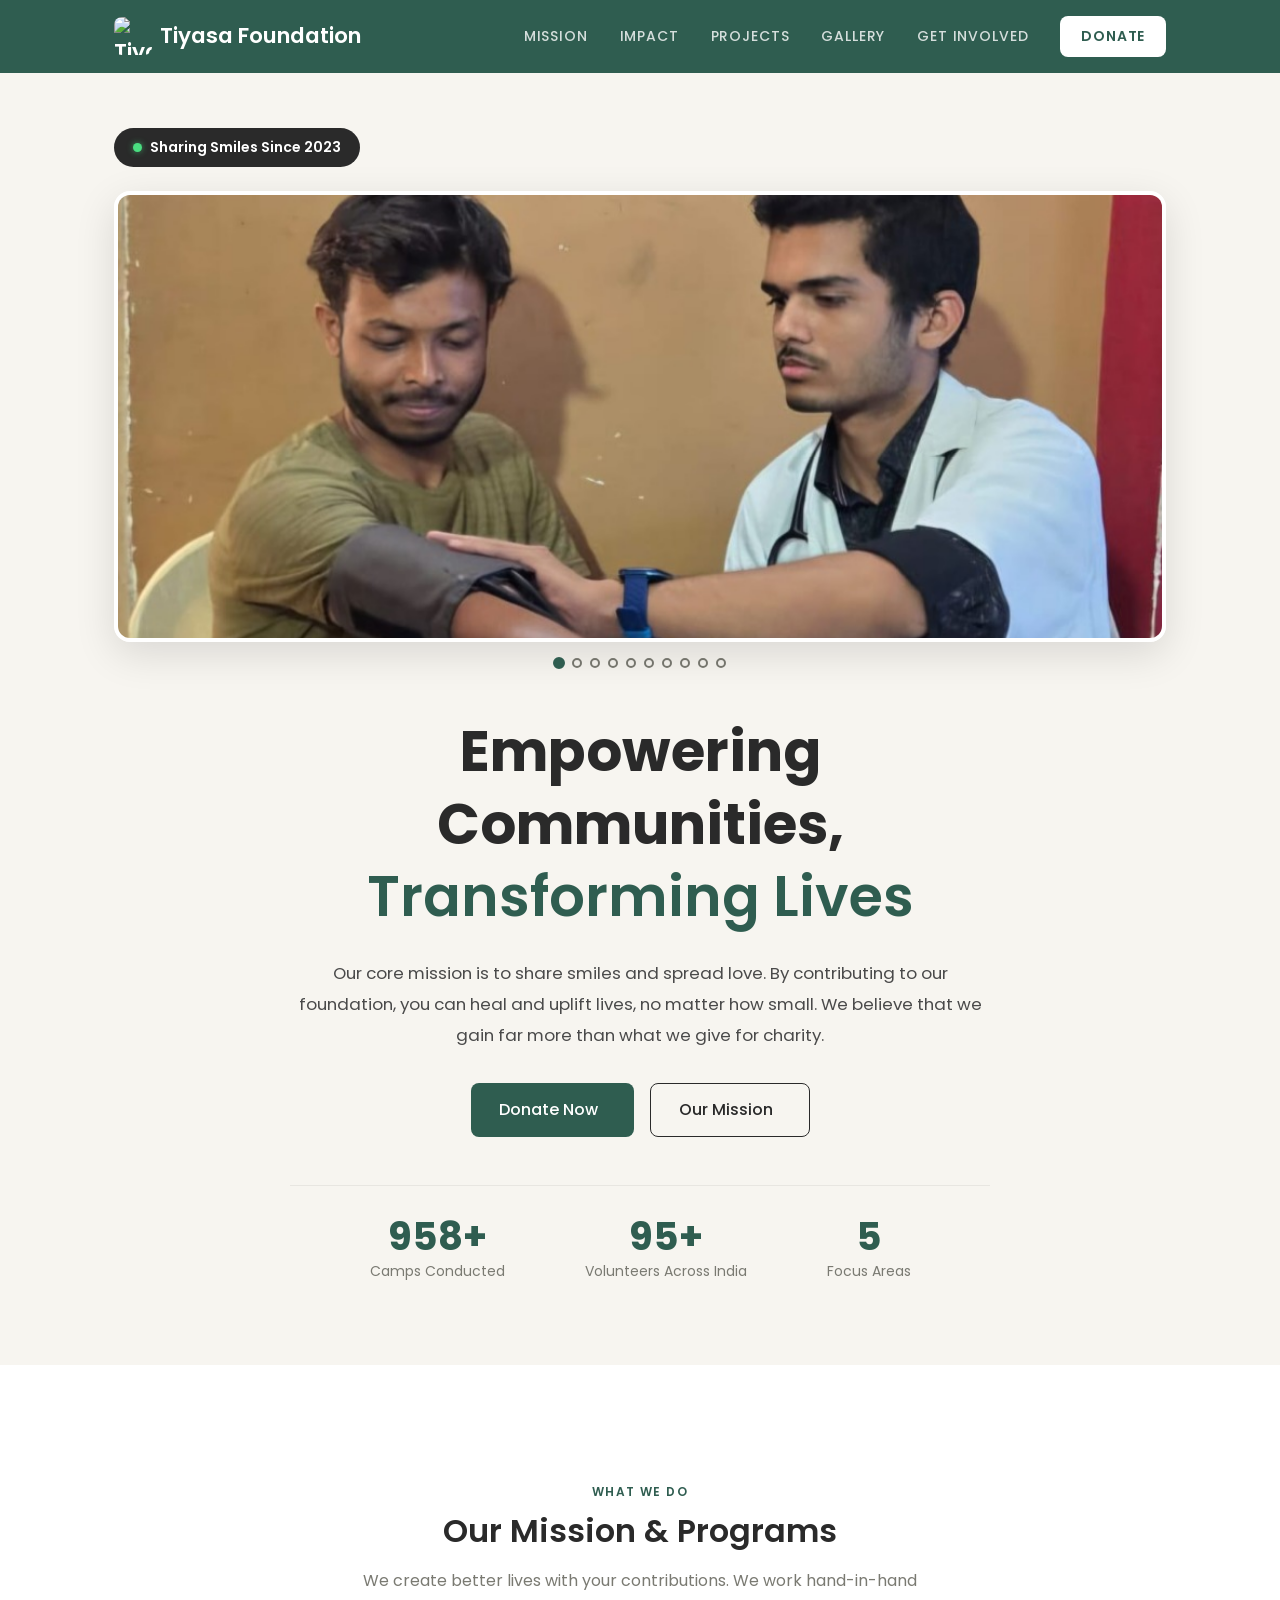
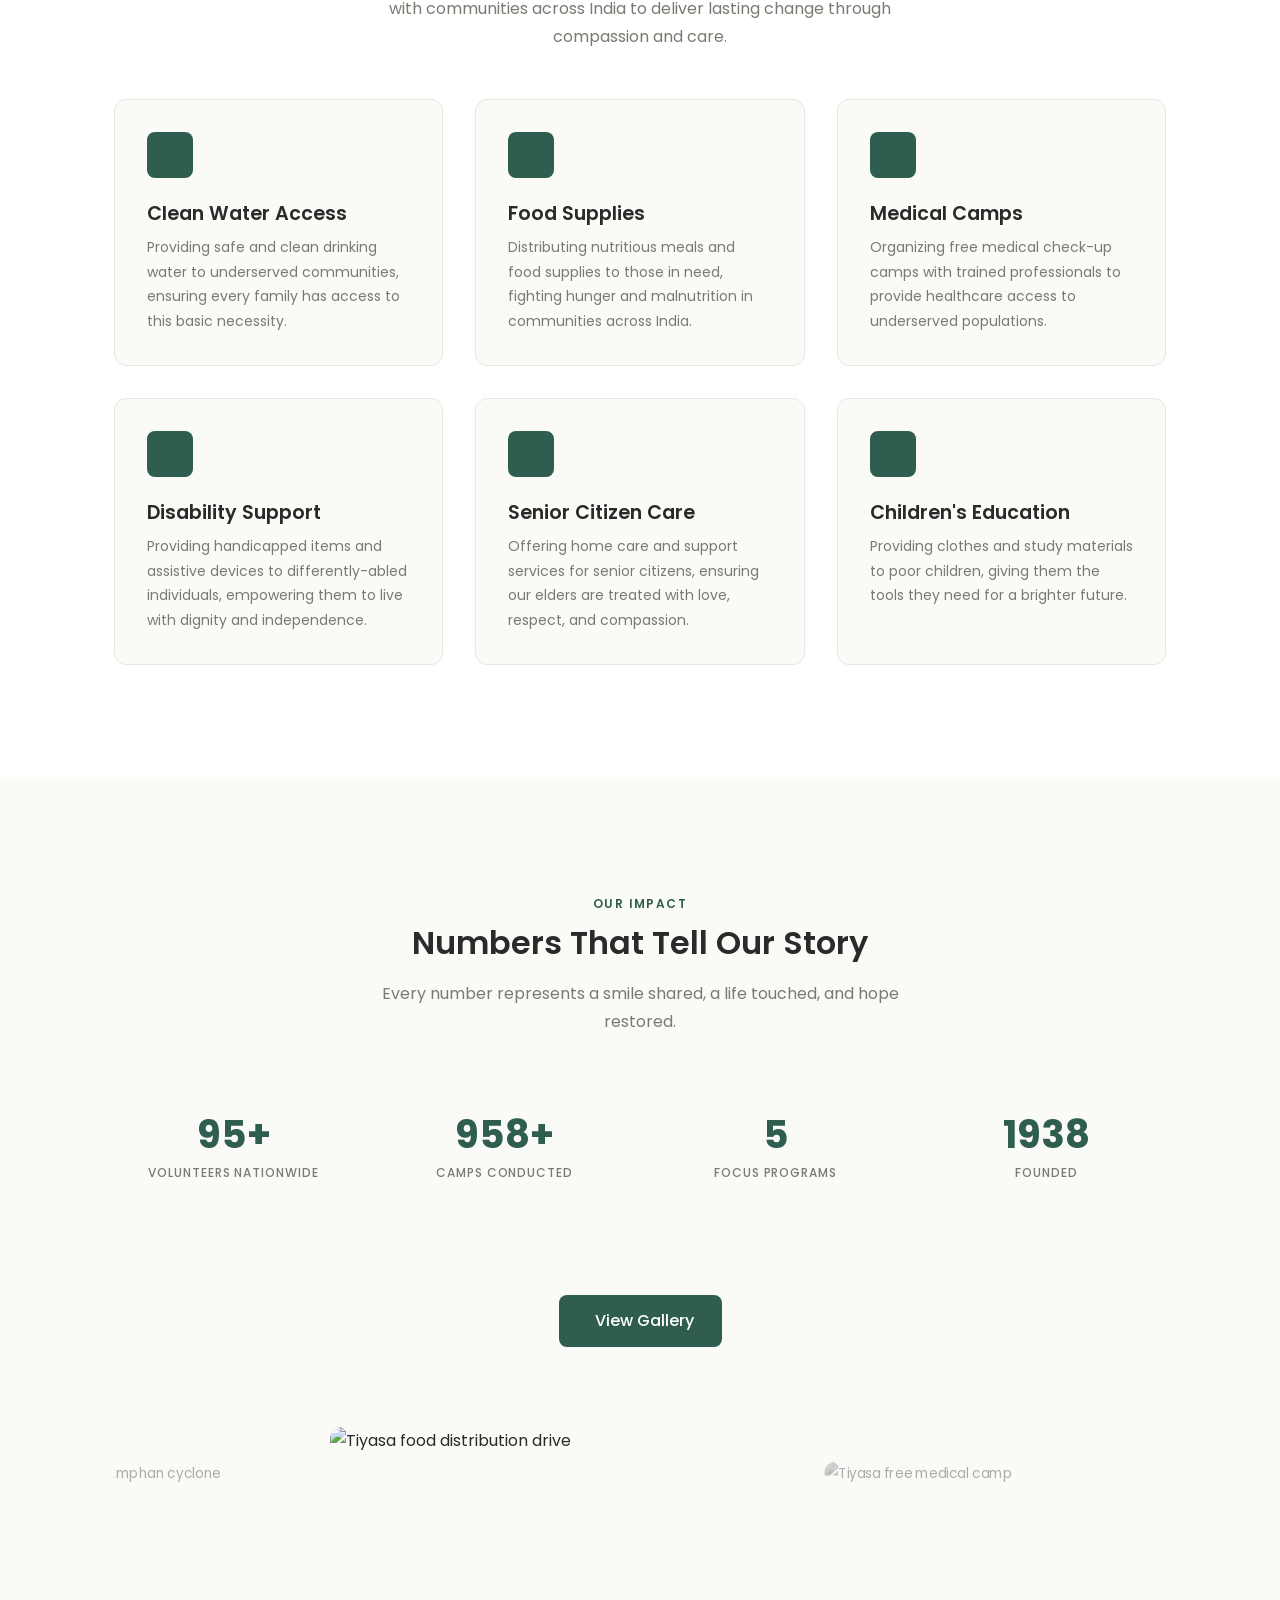
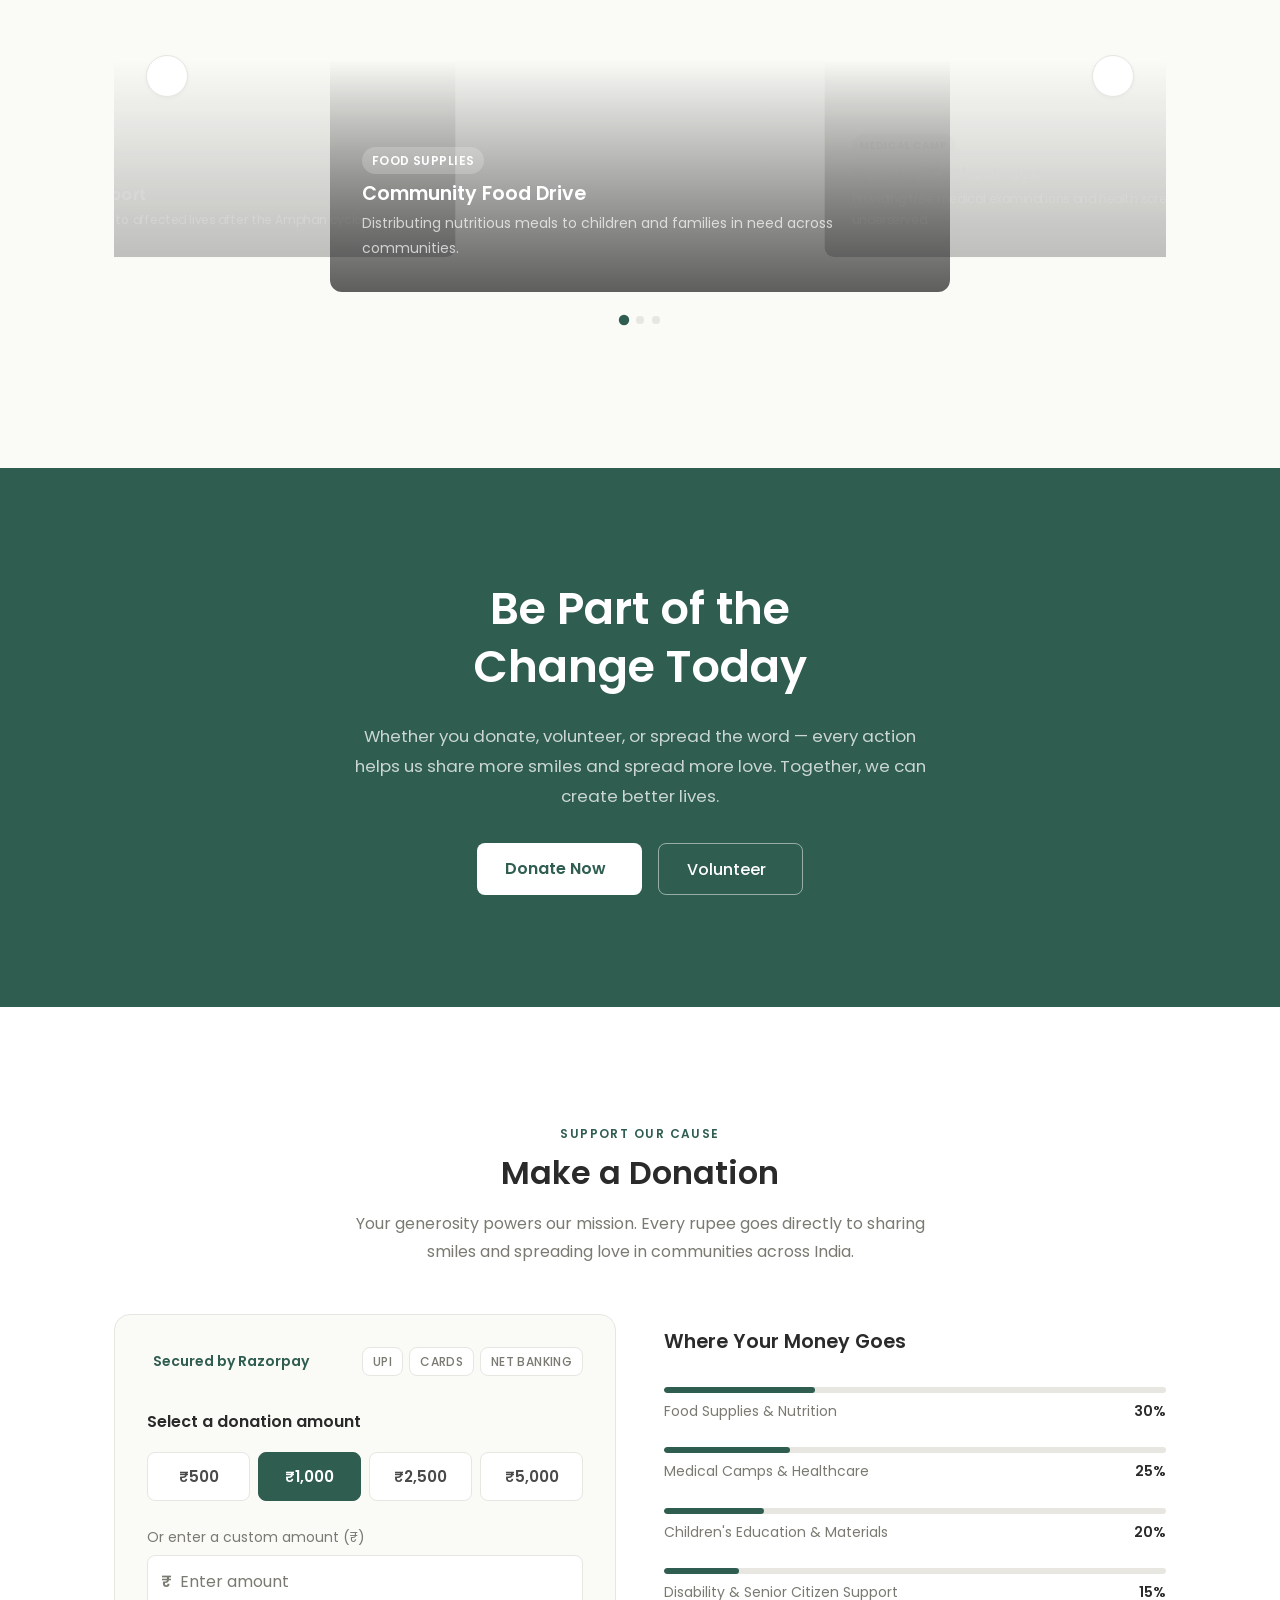
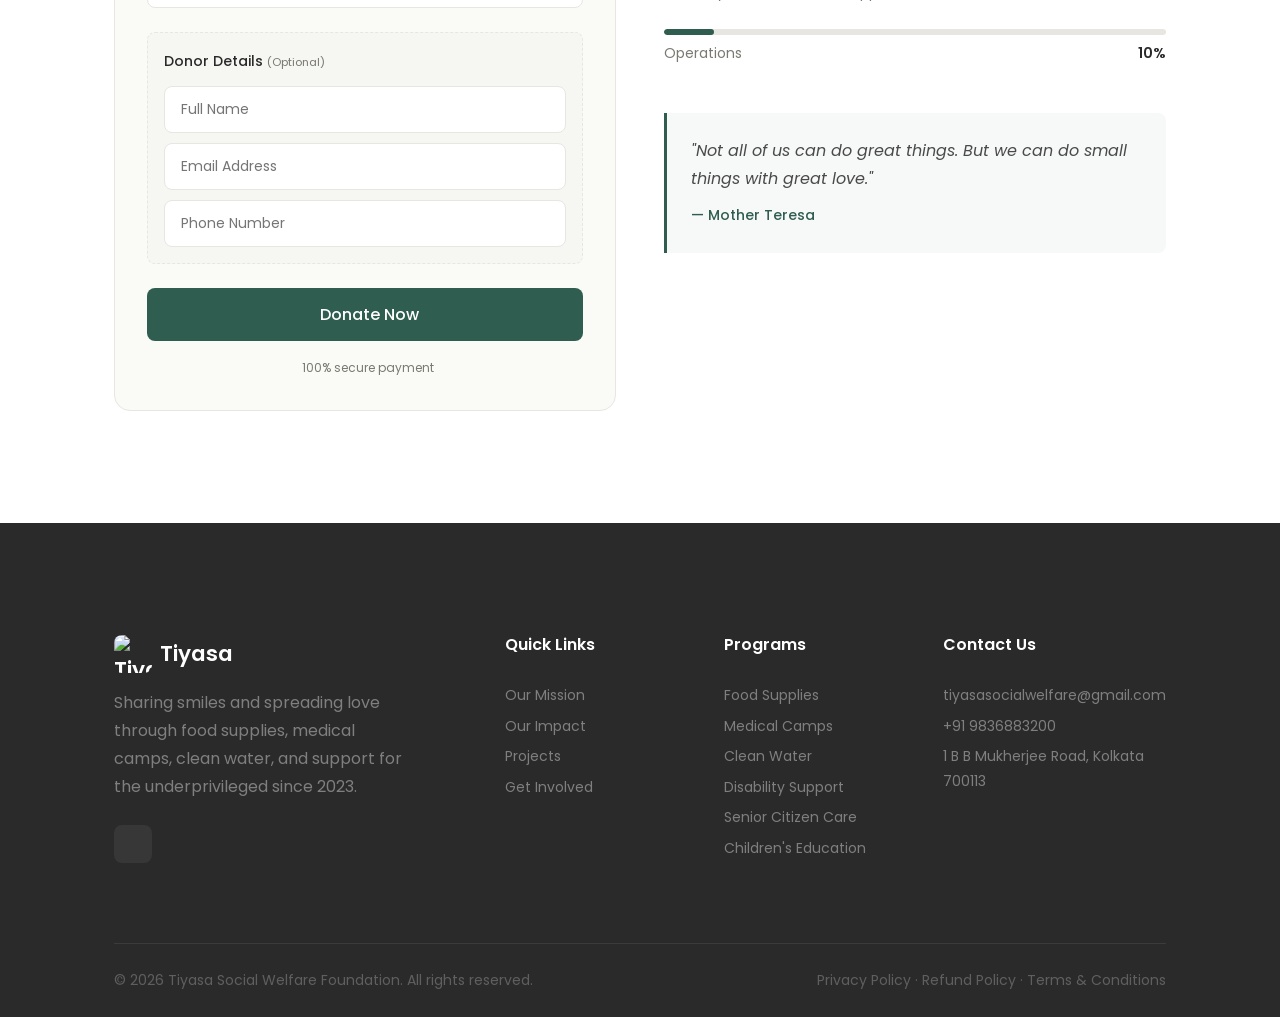
==== index.html @ 15c66150 "Rebuild complete gallery based on new folder structure, update hero with (0) images" ====
<!DOCTYPE html>
<html lang="en">

<head>
    <meta charset="UTF-8" />
    <meta name="viewport" content="width=device-width, initial-scale=1.0" />
    <title>Tiyasa Social Welfare Foundation</title>
    <meta name="description"
        content="Tiyasa Social Welfare Foundation is a non-profit organization dedicated to sharing smiles and spreading love through food supplies, medical camps, clean water, and support for the underprivileged across India." />
    <meta name="keywords"
        content="NGO, non-profit, charity, food supplies, medical camp, clean water, Kolkata, India, donate, social welfare" />
    <meta name="theme-color" content="#1A1A2E" />
    <link rel="icon" href="assets/logo.jpg" type="image/jpeg" />
    <link rel="stylesheet" href="css/styles.css" />
    <link rel="stylesheet" href="https://unpkg.com/@phosphor-icons/web@2.0.3/src/regular/style.css" />
</head>

<body>


    <nav class="navbar" id="navbar" aria-label="Primary navigation">
        <div class="container nav-container">
            <a href="#" class="nav-logo" aria-label="Tiyasa Social Welfare Foundation Home">
                <img src="assets/logo.jpg" alt="Tiyasa Logo" class="logo-img" />
                Tiyasa Foundation
            </a>

            <ul class="nav-links" id="navLinks">
                <li><a href="#mission">Mission</a></li>
                <li><a href="#impact">Impact</a></li>
                <li><a href="#projects">Projects</a></li>
                <li><a href="gallery.html">Gallery</a></li>
                <li><a href="#involved">Get Involved</a></li>
                <li><a href="#donate" class="btn btn-primary nav-cta">Donate</a></li>
            </ul>

            <button class="nav-toggle" id="navToggle" aria-label="Toggle navigation menu" aria-expanded="false">
                <span></span>
                <span></span>
                <span></span>
            </button>
        </div>
    </nav>


    <section class="hero" id="hero">
        <div class="container">
            <!-- Badge: left-aligned, visible -->
            <div class="hero-top-badge">
                <span class="hero-badge">
                    <span class="pulse"></span>
                    Sharing Smiles Since 2023
                </span>
            </div>

            <!-- Image Frame -->
            <div class="hero-frame">
                <div class="hero-slideshow" id="heroSlideshow">
                    <img src="assets/Blood Donation Camp/Blood Donation (0).jpg" alt="Blood Donation Camp" class="hero-slide active" loading="eager" />
                    <img src="assets/Child Support/Child Support (0).jpeg" alt="Child Support" class="hero-slide" loading="lazy" />
                    <img src="assets/Clothes Support (0).jpeg" alt="Clothes Support" class="hero-slide" loading="lazy" />
                    <img src="assets/Disability Support/Disability (0).jpeg" alt="Disability Support" class="hero-slide" loading="lazy" />
                    <img src="assets/Disaster Relief/Disaster Relief (0).jpg" alt="Disaster Relief" class="hero-slide" loading="lazy" />
                    <img src="assets/Food Camp/Food Camp (0).jpeg" alt="Food Camp" class="hero-slide" loading="lazy" />
                    <img src="assets/Free Eye Camp/Eye Camp (0).jpeg" alt="Free Eye Camp" class="hero-slide" loading="lazy" />
                    <img src="assets/Free Eye Surgery/Eye Surgery (0).jpeg" alt="Free Eye Surgery" class="hero-slide" loading="lazy" />
                    <img src="assets/Medical Camp/Medical Checkup (0).jpeg" alt="Medical Checkup Camp" class="hero-slide" loading="lazy" />
                    <img src="assets/Senior Citizen Support/Senior Citizen Support (0).jpeg" alt="Senior Citizen Support" class="hero-slide" loading="lazy" />
                </div>
                <div class="hero-dots" id="heroDots"></div>
            </div>

            <!-- Text + Stats combined -->
            <div class="hero-content">
                <h1>Empowering Communities,<br /><span class="highlight">Transforming Lives</span></h1>

                <p class="hero-description">
                    Our core mission is to share smiles and spread love. By contributing to our
                    foundation, you can heal and uplift lives, no matter how small. We believe that
                    we gain far more than what we give for charity.
                </p>

                <div class="hero-actions">
                    <a href="#donate" class="btn btn-primary">Donate Now <i class="ph ph-heart"></i></a>
                    <a href="#mission" class="btn btn-outline-black">Our Mission <i class="ph ph-play-circle"></i></a>
                </div>

                <div class="hero-stats">
                    <div class="hero-stat">
                        <span class="stat-number" data-count="1000" data-suffix="+">0</span>
                        <span class="stat-label">Camps Conducted</span>
                    </div>
                    <div class="hero-stat">
                        <span class="stat-number" data-count="100" data-suffix="+">0</span>
                        <span class="stat-label">Volunteers Across India</span>
                    </div>
                    <div class="hero-stat">
                        <span class="stat-number" data-count="6" data-suffix="">0</span>
                        <span class="stat-label">Focus Areas</span>
                    </div>
                </div>
            </div>
        </div>
    </section>


    <section class="mission section-padding" id="mission">
        <div class="container">
            <div class="section-header text-center reveal">
                <span class="section-label">What We Do</span>
                <h2 class="section-title">Our Mission &amp; Programs</h2>
                <p class="section-subtitle">
                    We create better lives with your contributions. We work hand-in-hand with
                    communities across India to deliver lasting change through compassion and care.
                </p>
            </div>

            <div class="mission-grid">
                <div class="mission-card reveal">
                    <div class="mission-icon"><i class="ph ph-drop"></i></div>
                    <h3>Clean Water Access</h3>
                    <p>
                        Providing safe and clean drinking water to underserved communities,
                        ensuring every family has access to this basic necessity.
                    </p>
                </div>

                <div class="mission-card reveal">
                    <div class="mission-icon"><i class="ph ph-bowl-food"></i></div>
                    <h3>Food Supplies</h3>
                    <p>
                        Distributing nutritious meals and food supplies to those in need,
                        fighting hunger and malnutrition in communities across India.
                    </p>
                </div>

                <div class="mission-card reveal">
                    <div class="mission-icon"><i class="ph ph-first-aid-kit"></i></div>
                    <h3>Medical Camps</h3>
                    <p>
                        Organizing free medical check-up camps with trained professionals
                        to provide healthcare access to underserved populations.
                    </p>
                </div>

                <div class="mission-card reveal">
                    <div class="mission-icon"><i class="ph ph-wheelchair"></i></div>
                    <h3>Disability Support</h3>
                    <p>
                        Providing handicapped items and assistive devices to differently-abled
                        individuals, empowering them to live with dignity and independence.
                    </p>
                </div>

                <div class="mission-card reveal">
                    <div class="mission-icon"><i class="ph ph-heart-half"></i></div>
                    <h3>Senior Citizen Care</h3>
                    <p>
                        Offering home care and support services for senior citizens,
                        ensuring our elders are treated with love, respect, and compassion.
                    </p>
                </div>

                <div class="mission-card reveal">
                    <div class="mission-icon"><i class="ph ph-book-open-text"></i></div>
                    <h3>Children's Education</h3>
                    <p>
                        Providing clothes and study materials to poor children,
                        giving them the tools they need for a brighter future.
                    </p>
                </div>
            </div>
        </div>
    </section>


    <section class="impact section-padding" id="impact">
        <div class="container">
            <div class="section-header text-center reveal">
                <span class="section-label">Our Impact</span>
                <h2 class="section-title">Numbers That Tell Our Story</h2>
                <p class="section-subtitle">
                    Every number represents a smile shared, a life touched, and hope restored.
                </p>
            </div>

            <div class="impact-grid reveal">
                <div class="impact-stat">
                    <div class="impact-number" data-count="100" data-suffix="+">0</div>
                    <div class="impact-label">Volunteers Nationwide</div>
                </div>
                <div class="impact-stat">
                    <div class="impact-number" data-count="1000" data-suffix="+">0</div>
                    <div class="impact-label">Camps Conducted</div>
                </div>
                <div class="impact-stat">
                    <div class="impact-number" data-count="6" data-suffix="">0</div>
                    <div class="impact-label">Focus Programs</div>
                </div>
                <div class="impact-stat">
                    <div class="impact-number" data-count="2023" data-suffix="" data-no-comma>0</div>
                    <div class="impact-label">Founded</div>
                </div>
            </div>


            <div class="gallery-cta text-center reveal">
                <a href="gallery.html" class="btn btn-primary">
                    <i class="ph ph-images-square"></i> View Gallery
                </a>
            </div>

            <div class="carousel-section reveal" id="projects">
                <div class="carousel-wrapper">
                    <div class="carousel-track" id="carouselTrack">
                        <div class="carousel-slide">
                            <div class="project-card">
                                <img src="assets/food-supplies.jpg" alt="Tiyasa food distribution drive"
                                    loading="lazy" />
                                <div class="project-overlay">
                                    <span class="project-tag">Food Supplies</span>
                                    <h3>Community Food Drive</h3>
                                    <p>Distributing nutritious meals to children and families in need across
                                        communities.</p>
                                </div>
                            </div>
                        </div>

                        <div class="carousel-slide">
                            <div class="project-card">
                                <img src="assets/medical-camp.jpg" alt="Tiyasa free medical camp" loading="lazy" />
                                <div class="project-overlay">
                                    <span class="project-tag">Medical Camp</span>
                                    <h3>Free Health Check-ups</h3>
                                    <p>Providing free medical examinations and health screenings for the underserved.
                                    </p>
                                </div>
                            </div>
                        </div>

                        <div class="carousel-slide">
                            <div class="project-card">
                                <img src="assets/relief-camp.jpg" alt="Tiyasa relief camp after Amphan cyclone"
                                    loading="lazy" />
                                <div class="project-overlay">
                                    <span class="project-tag">Relief Camp</span>
                                    <h3>Cyclone Relief Support</h3>
                                    <p>Providing shelter materials to affected lives after the Amphan cyclone.</p>
                                </div>
                            </div>
                        </div>
                    </div>

                    <button class="carousel-btn carousel-prev" id="carouselPrev" aria-label="Previous slide">
                        <i class="ph ph-caret-left"></i>
                    </button>
                    <button class="carousel-btn carousel-next" id="carouselNext" aria-label="Next slide">
                        <i class="ph ph-caret-right"></i>
                    </button>

                    <div class="carousel-dots" id="carouselDots"></div>
                </div>
            </div>
        </div>
    </section>


    <section class="cta-section section-padding" id="involved">
        <div class="container">
            <div class="cta-content reveal">
                <h2>Be Part of the<br />Change Today</h2>
                <p>
                    Whether you donate, volunteer, or spread the word — every action helps us
                    share more smiles and spread more love. Together, we can create better lives.
                </p>
                <div class="cta-actions">
                    <a href="#donate" class="btn btn-white">Donate Now <i class="ph ph-heart"></i></a>
                    <button class="btn btn-outline-light" id="volunteerBtn">Volunteer <i
                            class="ph ph-hand-waving"></i></button>
                </div>
            </div>
        </div>
    </section>


    <section class="donate-section section-padding" id="donate">
        <div class="container">
            <div class="section-header text-center reveal">
                <span class="section-label">Support Our Cause</span>
                <h2 class="section-title">Make a Donation</h2>
                <p class="section-subtitle">
                    Your generosity powers our mission. Every rupee goes directly to
                    sharing smiles and spreading love in communities across India.
                </p>
            </div>

            <div class="donate-container reveal">
                <div class="donate-card">
                    <div class="donate-card-header">
                        <div class="donate-security">
                            <i class="ph ph-shield-check"></i>
                            <span>Secured by Razorpay</span>
                        </div>
                        <div class="donate-methods">
                            <span class="payment-badge">UPI</span>
                            <span class="payment-badge">Cards</span>
                            <span class="payment-badge">Net Banking</span>
                        </div>
                    </div>

                    <p class="donate-prompt">Select a donation amount</p>

                    <div class="donate-amounts" id="donateAmounts">
                        <button class="amount-btn" data-amount="500">₹500</button>
                        <button class="amount-btn active" data-amount="1000">₹1,000</button>
                        <button class="amount-btn" data-amount="2500">₹2,500</button>
                        <button class="amount-btn" data-amount="5000">₹5,000</button>
                    </div>

                    <div class="donate-custom">
                        <label for="customAmount">Or enter a custom amount (₹)</label>
                        <div class="custom-input-wrap">
                            <span class="currency-symbol">₹</span>
                            <input type="number" id="customAmount" min="1" placeholder="Enter amount" />
                        </div>
                    </div>

                    <div class="donor-details-form">
                        <p class="donor-details-title">Donor Details <span class="optional">(Optional)</span></p>
                        <div class="donor-input-group">
                            <div class="form-group">
                                <input type="text" id="donorName" placeholder="Full Name" aria-label="Full Name" />
                            </div>
                            <div class="form-group">
                                <input type="email" id="donorEmail" placeholder="Email Address"
                                    aria-label="Email Address" />
                            </div>
                            <div class="form-group">
                                <input type="tel" id="donorPhone" placeholder="Phone Number"
                                    aria-label="Phone Number" />
                            </div>
                        </div>
                    </div>

                    <button class="btn btn-primary donate-btn" id="donateBtn">
                        <i class="ph ph-heart"></i>
                        Donate Now
                    </button>

                    <p class="donate-note">
                        <i class="ph ph-lock-simple"></i>
                        100% secure payment
                    </p>
                </div>

                <div class="donate-info">
                    <h3>Where Your Money Goes</h3>
                    <div class="fund-allocation">
                        <div class="fund-item">
                            <div class="fund-bar">
                                <div class="fund-fill" style="width: 30%;"></div>
                            </div>
                            <div class="fund-detail">
                                <span>Food Supplies &amp; Nutrition</span>
                                <strong>30%</strong>
                            </div>
                        </div>
                        <div class="fund-item">
                            <div class="fund-bar">
                                <div class="fund-fill" style="width: 25%;"></div>
                            </div>
                            <div class="fund-detail">
                                <span>Medical Camps &amp; Healthcare</span>
                                <strong>25%</strong>
                            </div>
                        </div>
                        <div class="fund-item">
                            <div class="fund-bar">
                                <div class="fund-fill" style="width: 20%;"></div>
                            </div>
                            <div class="fund-detail">
                                <span>Children's Education &amp; Materials</span>
                                <strong>20%</strong>
                            </div>
                        </div>
                        <div class="fund-item">
                            <div class="fund-bar">
                                <div class="fund-fill" style="width: 15%;"></div>
                            </div>
                            <div class="fund-detail">
                                <span>Disability &amp; Senior Citizen Support</span>
                                <strong>15%</strong>
                            </div>
                        </div>
                        <div class="fund-item">
                            <div class="fund-bar">
                                <div class="fund-fill" style="width: 10%;"></div>
                            </div>
                            <div class="fund-detail">
                                <span>Operations</span>
                                <strong>10%</strong>
                            </div>
                        </div>
                    </div>

                    <div class="donor-testimonial">
                        <blockquote>
                            "Not all of us can do great things. But we can do small things with great love."
                        </blockquote>
                        <cite>— Mother Teresa</cite>
                    </div>
                </div>
            </div>
        </div>
    </section>


    <footer class="footer" id="contact">
        <div class="container">
            <div class="footer-grid">
                <div class="footer-brand">
                    <a href="#" class="nav-logo">
                        <img src="assets/logo.jpg" alt="Tiyasa Logo" class="logo-img" />
                        Tiyasa
                    </a>
                    <p>
                        Sharing smiles and spreading love through food supplies, medical camps,
                        clean water, and support for the underprivileged since 2023.
                    </p>
                    <div class="footer-socials">
                        <a href="https://twitter.com/Tiyasa2023" target="_blank" rel="noopener" class="social-link"
                            aria-label="Twitter"><i class="ph ph-twitter-logo"></i></a>
                    </div>
                </div>

                <div class="footer-column">
                    <h4>Quick Links</h4>
                    <a href="#mission">Our Mission</a>
                    <a href="#impact">Our Impact</a>
                    <a href="#projects">Projects</a>
                    <a href="#involved">Get Involved</a>
                </div>

                <div class="footer-column">
                    <h4>Programs</h4>
                    <a href="#">Food Supplies</a>
                    <a href="#">Medical Camps</a>
                    <a href="#">Clean Water</a>
                    <a href="#">Disability Support</a>
                    <a href="#">Senior Citizen Care</a>
                    <a href="#">Children's Education</a>
                </div>

                <div class="footer-column">
                    <h4>Contact Us</h4>
                    <a href="mailto:tiyasasocialwelfare@gmail.com"><i class="ph ph-envelope-simple"></i>
                        tiyasasocialwelfare@gmail.com</a>
                    <a href="tel:+919836883200"><i class="ph ph-phone"></i> +91 9836883200</a>
                    <a href="#"><i class="ph ph-map-pin"></i> 1 B B Mukherjee Road, Kolkata 700113</a>
                </div>
            </div>

            <div class="footer-bottom">
                <span>&copy; 2026 Tiyasa Social Welfare Foundation. All rights reserved.</span>
                <span>
                    <a href="privacy-policy.html">Privacy Policy</a> ·
                    <a href="refund-policy.html">Refund Policy</a> ·
                    <a href="terms.html">Terms &amp; Conditions</a>
                </span>
            </div>
        </div>
    </footer>


    <div class="volunteer-overlay" id="volunteerOverlay">
        <div class="volunteer-modal" id="volunteerModal">
            <button class="volunteer-close" id="volunteerClose" aria-label="Close form">
                <i class="ph ph-x"></i>
            </button>

            <div class="volunteer-header">
                <div class="volunteer-icon">
                    <i class="ph ph-hand-heart"></i>
                </div>
                <h2>Become a Volunteer</h2>
                <p>Join our community of changemakers and help us share more smiles.</p>
            </div>

            <form class="volunteer-form" id="volunteerForm" novalidate>
                <div class="form-row">
                    <div class="form-group">
                        <label for="volName">Full Name <span class="required">*</span></label>
                        <input type="text" id="volName" name="name" placeholder="Your full name" required />
                    </div>
                    <div class="form-group">
                        <label for="volPhone">Phone Number <span class="required">*</span></label>
                        <input type="tel" id="volPhone" name="phone" placeholder="+91 XXXXX XXXXX" required />
                    </div>
                </div>

                <div class="form-row">
                    <div class="form-group">
                        <label for="volEmail">Email <span class="optional">(optional)</span></label>
                        <input type="email" id="volEmail" name="email" placeholder="your@email.com" />
                    </div>
                    <div class="form-group">
                        <label for="volCity">City / Area <span class="required">*</span></label>
                        <input type="text" id="volCity" name="city" placeholder="e.g. Kolkata" required />
                    </div>
                </div>

                <div class="form-group">
                    <label for="volHelp">How would you like to help? <span class="required">*</span></label>
                    <select id="volHelp" name="helpType" required>
                        <option value="" disabled selected>Choose an option</option>
                        <option value="On-ground volunteering">On-ground volunteering</option>
                        <option value="Fundraising">Fundraising</option>
                        <option value="Social media promotion">Social media promotion</option>
                        <option value="Event coordination">Event coordination</option>
                        <option value="Any">Any — I'm flexible!</option>
                    </select>
                </div>

                <div class="form-group">
                    <label>Available on weekends?</label>
                    <div class="toggle-group">
                        <label class="toggle-option">
                            <input type="radio" name="weekends" value="Yes" />
                            <span>Yes</span>
                        </label>
                        <label class="toggle-option">
                            <input type="radio" name="weekends" value="No" />
                            <span>No</span>
                        </label>
                        <label class="toggle-option">
                            <input type="radio" name="weekends" value="Sometimes" checked />
                            <span>Sometimes</span>
                        </label>
                    </div>
                </div>

                <div class="form-group">
                    <label for="volMessage">Message <span class="optional">(optional)</span></label>
                    <textarea id="volMessage" name="message" rows="3"
                        placeholder="Anything you'd like us to know..."></textarea>
                </div>

                <button type="submit" class="btn btn-primary volunteer-submit" id="volunteerSubmit">
                    <i class="ph ph-paper-plane-tilt"></i>
                    Submit Application
                </button>
            </form>

            <div class="volunteer-success" id="volunteerSuccess" style="display: none;">
                <div class="success-icon">
                    <i class="ph ph-check-circle"></i>
                </div>
                <h3>Thank You!</h3>
                <p>Your volunteer application has been submitted. We'll reach out to you soon!</p>
                <button class="btn btn-primary" id="volunteerSuccessClose">Close</button>
            </div>
        </div>
    </div>
    <!-- Payment Result Modal -->
    <div class="payment-overlay" id="paymentOverlay">
        <div class="payment-modal" id="paymentModal">
            <button class="payment-modal-close" id="paymentModalClose">&times;</button>

            <!-- Success State -->
            <div class="payment-result payment-success" id="paymentSuccess" style="display: none;">
                <div class="payment-icon success-icon-anim">
                    <i class="ph ph-check-circle"></i>
                </div>
                <h3>Payment Successful!</h3>
                <p class="payment-amount" id="paymentAmountText"></p>
                <p class="payment-message">Your payment has been verified. Thank you for your generous support — your
                    contribution makes a real difference.</p>
                <div class="payment-details">
                    <span class="payment-detail-label">Payment ID</span>
                    <span class="payment-detail-value" id="paymentIdText"></span>
                </div>
                <button class="btn btn-primary payment-done-btn" id="paymentDoneBtn">Done</button>
            </div>

            <!-- Failure State -->
            <div class="payment-result payment-failure" id="paymentFailure" style="display: none;">
                <div class="payment-icon failure-icon-anim">
                    <i class="ph ph-x-circle"></i>
                </div>
                <h3>Payment Failed</h3>
                <p class="payment-message" id="paymentErrorText"></p>
                <button class="btn btn-primary payment-done-btn" id="paymentRetryBtn">Try Again</button>
            </div>
        </div>
    </div>

    <script src="https://checkout.razorpay.com/v1/checkout.js"></script>
    <script src="js/main.js"></script>
</body>

</html>
---- css/styles.css ----
/* ===================================================
   Tiyasa Social Welfare Foundation — Warm & Human Design
   =================================================== */

@import url('https://fonts.googleapis.com/css2?family=Poppins:wght@400;500;600;700&display=swap');


:root {

    --clr-primary: #2F5D50;
    --clr-primary-hover: #264D42;
    --clr-primary-light: rgba(47, 93, 80, 0.07);
    --clr-primary-lighter: rgba(47, 93, 80, 0.04);
    --clr-accent: #E8A838;
    --clr-accent-hover: #D49530;
    --clr-hero-bg: #F7F5F0;


    --clr-dark: #2A2A2A;
    --clr-body: #4A4A4A;
    --clr-muted: #7A7A72;
    --clr-border: #E8E6E1;
    --clr-bg: #FAFAF7;
    --clr-card: #FFFFFF;
    --clr-white: #FFFFFF;


    --ff-main: 'Poppins', sans-serif;
    --fs-display: clamp(2.2rem, 4.5vw, 3.5rem);
    --fs-h1: clamp(1.8rem, 3.5vw, 2.8rem);
    --fs-h2: clamp(1.5rem, 2.5vw, 2rem);
    --fs-h3: clamp(1.1rem, 1.5vw, 1.25rem);
    --fs-body: 1rem;
    --fs-small: 0.875rem;
    --fs-xs: 0.75rem;


    --space-xs: 0.5rem;
    --space-sm: 1rem;
    --space-md: 1.5rem;
    --space-lg: 2rem;
    --space-xl: 3rem;
    --space-2xl: 5rem;
    --space-3xl: 7rem;


    --radius-sm: 8px;
    --radius-md: 12px;
    --radius-lg: 16px;
    --radius-full: 50%;
    --shadow-sm: 0 1px 4px rgba(0, 0, 0, 0.04);
    --shadow-md: 0 4px 16px rgba(0, 0, 0, 0.05);
    --shadow-lg: 0 8px 30px rgba(0, 0, 0, 0.06);


    --ease-out: cubic-bezier(0.16, 1, 0.3, 1);
    --transition-fast: 0.2s var(--ease-out);
    --transition-normal: 0.35s var(--ease-out);
    --transition-slow: 0.5s var(--ease-out);
}


*,
*::before,
*::after {
    box-sizing: border-box;
    margin: 0;
    padding: 0;
}

html {
    scroll-behavior: smooth;
    -webkit-font-smoothing: antialiased;
}

body {
    font-family: var(--ff-main);
    font-size: var(--fs-body);
    font-weight: 400;
    color: var(--clr-body);
    background-color: var(--clr-bg);
    line-height: 1.75;
    overflow-x: hidden;
}

img {
    max-width: 100%;
    display: block;
    height: auto;
}

a {
    text-decoration: none;
    color: inherit;
    transition: color var(--transition-fast);
}

ul,
ol {
    list-style: none;
}

h1,
h2,
h3,
h4,
h5,
h6 {
    font-family: var(--ff-main);
    font-weight: 600;
    line-height: 1.3;
    color: var(--clr-dark);
}

.sr-only {
    position: absolute;
    width: 1px;
    height: 1px;
    padding: 0;
    margin: -1px;
    overflow: hidden;
    clip: rect(0, 0, 0, 0);
    border: 0;
}


.container {
    width: 100%;
    max-width: 1100px;
    margin-inline: auto;
    padding-inline: var(--space-md);
}

.section-padding {
    padding-block: var(--space-3xl);
}

.text-center {
    text-align: center;
}


.btn {
    display: inline-flex;
    align-items: center;
    gap: var(--space-xs);
    padding: 0.75rem 1.75rem;
    border: none;
    border-radius: var(--radius-sm);
    font-family: var(--ff-main);
    font-size: var(--fs-body);
    font-weight: 500;
    cursor: pointer;
    transition: all var(--transition-fast);
}

.btn-primary {
    background: var(--clr-primary);
    color: var(--clr-white);
}

.btn-primary:hover {
    background: var(--clr-primary-hover);
    transform: translateY(-1px);
    box-shadow: 0 4px 12px rgba(47, 93, 80, 0.18);
}

.btn-outline-dark {
    background: transparent;
    color: var(--clr-dark);
    border: 1.5px solid var(--clr-border);
}

.btn-outline-dark:hover {
    background: var(--clr-primary-light);
    border-color: var(--clr-primary);
    color: var(--clr-primary);
}

.btn-outline-black {
    background: transparent;
    color: var(--clr-dark);
    border: 1.5px solid var(--clr-dark);
}

.btn-outline-black:hover {
    background: var(--clr-dark);
    color: var(--clr-white);
    transform: translateY(-1px);
}

.btn-white {
    background: var(--clr-white);
    color: var(--clr-primary);
    font-weight: 600;
}

.btn-white:hover {
    background: rgba(255, 255, 255, 0.9);
    transform: translateY(-1px);
    box-shadow: 0 4px 12px rgba(0, 0, 0, 0.15);
}

.btn-outline-light {
    background: transparent;
    color: var(--clr-white);
    border: 1.5px solid rgba(255, 255, 255, 0.5);
}

.btn-outline-light:hover {
    background: rgba(255, 255, 255, 0.12);
    border-color: var(--clr-white);
}


.navbar {
    position: fixed;
    top: 0;
    left: 0;
    right: 0;
    z-index: 1000;
    padding: var(--space-sm) 0;
    background: var(--clr-primary);
    transition: all var(--transition-normal);
}

.navbar.scrolled {
    background: rgba(47, 93, 80, 0.98);
    backdrop-filter: blur(12px);
    box-shadow: 0 2px 12px rgba(0, 0, 0, 0.1);
    padding: 0.5rem 0;
}

.nav-container {
    display: flex;
    align-items: center;
    justify-content: space-between;
}

.nav-logo {
    display: flex;
    align-items: center;
    gap: var(--space-xs);
    font-size: 1.35rem;
    font-weight: 600;
    color: var(--clr-white);
}

.nav-logo .logo-icon {
    width: 38px;
    height: 38px;
    background: var(--clr-white);
    border-radius: var(--radius-sm);
    display: flex;
    align-items: center;
    justify-content: center;
}

.logo-img {
    width: 38px;
    height: 38px;
    border-radius: var(--radius-sm);
    object-fit: contain;
}

.nav-links {
    display: flex;
    align-items: center;
    gap: var(--space-lg);
}

.nav-links a {
    color: rgba(255, 255, 255, 0.8);
    font-weight: 500;
    font-size: var(--fs-small);
    text-transform: uppercase;
    letter-spacing: 0.06em;
    position: relative;
    padding-bottom: 2px;
}

.nav-links a::after {
    content: '';
    position: absolute;
    bottom: 0;
    left: 0;
    width: 0;
    height: 2px;
    background: var(--clr-white);
    transition: width var(--transition-fast);
}

.nav-links a:hover {
    color: var(--clr-white);
}

.nav-links a:hover::after {
    width: 100%;
}

.nav-cta {
    padding: 0.5rem 1.3rem !important;
    font-size: var(--fs-small) !important;
    background: var(--clr-white) !important;
    color: var(--clr-primary) !important;
    border-radius: var(--radius-sm) !important;
    font-weight: 600 !important;
}

.nav-cta:hover {
    background: rgba(255, 255, 255, 0.9) !important;
}

.nav-cta::after {
    display: none !important;
}


.nav-toggle {
    display: none;
    flex-direction: column;
    gap: 5px;
    cursor: pointer;
    background: none;
    border: none;
    padding: 4px;
}

.nav-toggle span {
    width: 24px;
    height: 2px;
    background: var(--clr-white);
    border-radius: 2px;
    transition: all var(--transition-fast);
}

.nav-toggle.active span:nth-child(1) {
    transform: rotate(45deg) translate(5px, 5px);
}

.nav-toggle.active span:nth-child(2) {
    opacity: 0;
}

.nav-toggle.active span:nth-child(3) {
    transform: rotate(-45deg) translate(5px, -5px);
}


.hero {
    position: relative;
    background: var(--clr-hero-bg);
    padding: calc(80px + var(--space-xl)) 0 var(--space-2xl);
    overflow: hidden;
}

.hero-top-badge {
    text-align: left;
    margin-bottom: var(--space-md);
}

.hero-badge {
    display: inline-flex;
    align-items: center;
    gap: var(--space-xs);
    background: var(--clr-dark);
    border: none;
    padding: 0.45rem 1.2rem;
    border-radius: 100px;
    color: var(--clr-white);
    font-size: var(--fs-small);
    font-weight: 600;
    animation: fadeInUp 0.8s var(--ease-out) 0.2s both;
}

.hero-content {
    text-align: center;
    max-width: 700px;
    margin: var(--space-xl) auto 0;
}


.hero-badge .pulse {
    width: 9px;
    height: 9px;
    background: #4ADE80;
    border-radius: var(--radius-full);
    box-shadow: 0 0 6px rgba(74, 222, 128, 0.6);
    animation: greenPulse 2s ease-in-out infinite;
}

@keyframes greenPulse {
    0% {
        opacity: 1;
        transform: scale(1);
        box-shadow: 0 0 6px rgba(74, 222, 128, 0.6);
    }

    50% {
        opacity: 0.6;
        transform: scale(1.3);
        box-shadow: 0 0 14px rgba(74, 222, 128, 0.8);
    }

    100% {
        opacity: 1;
        transform: scale(1);
        box-shadow: 0 0 6px rgba(74, 222, 128, 0.6);
    }
}

.hero h1 {
    font-size: var(--fs-display);
    font-weight: 700;
    color: var(--clr-dark);
    margin-bottom: var(--space-md);
    animation: fadeInUp 0.8s var(--ease-out) 0.4s both;
}

.hero h1 .highlight {
    color: var(--clr-primary);
    font-weight: 600;
}

.hero-description {
    font-size: 1.05rem;
    color: var(--clr-body);
    line-height: 1.85;
    margin-bottom: var(--space-lg);
    animation: fadeInUp 0.8s var(--ease-out) 0.6s both;
}

.hero-actions {
    display: flex;
    gap: var(--space-sm);
    flex-wrap: wrap;
    justify-content: center;
    animation: fadeInUp 0.8s var(--ease-out) 0.8s both;
}

/* ── Hero Stats (inside hero-content) ── */

.hero-stats {
    display: flex;
    justify-content: center;
    gap: var(--space-2xl);
    margin-top: var(--space-xl);
    padding-top: var(--space-lg);
    border-top: 1px solid var(--clr-border);
}

.hero-stat {
    text-align: center;
}

.hero-stat .stat-number {
    display: block;
    font-size: 2.4rem;
    font-weight: 700;
    color: var(--clr-primary);
    line-height: 1;
}

.hero-stat .stat-label {
    font-size: var(--fs-small);
    color: var(--clr-muted);
    margin-top: 6px;
}

/* ── Hero Image Frame ── */

.hero-frame {
    position: relative;
    animation: fadeInUp 0.8s var(--ease-out) 0.1s both;
}

.hero-slideshow {
    position: relative;
    width: 100%;
    aspect-ratio: 21 / 9;
    border-radius: var(--radius-lg);
    overflow: hidden;
    border: 4px solid var(--clr-white);
    box-shadow: 0 12px 40px rgba(0, 0, 0, 0.12);
}

.hero-slide {
    position: absolute;
    inset: 0;
    width: 100%;
    height: 100%;
    object-fit: cover;
    opacity: 0;
    transition: opacity 1.2s ease-in-out;
    will-change: opacity;
}

.hero-slide.active {
    opacity: 1;
    animation: heroKenBurns 6s ease-in-out forwards;
}

@keyframes heroKenBurns {
    from { transform: scale(1); }
    to   { transform: scale(1.06); }
}

.hero-dots {
    display: flex;
    justify-content: center;
    gap: 8px;
    margin-top: var(--space-sm);
}

.hero-dot {
    width: 10px;
    height: 10px;
    border-radius: var(--radius-full);
    border: 2px solid var(--clr-muted);
    background: transparent;
    cursor: pointer;
    padding: 0;
    transition: all var(--transition-fast);
}

.hero-dot.active {
    background: var(--clr-primary);
    border-color: var(--clr-primary);
    transform: scale(1.2);
}

.hero-dot:hover {
    border-color: var(--clr-primary);
    background: var(--clr-primary-light);
}



.section-header {
    margin-bottom: var(--space-xl);
}

.section-label {
    display: inline-block;
    font-size: var(--fs-xs);
    font-weight: 600;
    text-transform: uppercase;
    letter-spacing: 0.12em;
    color: var(--clr-primary);
    margin-bottom: var(--space-xs);
}

.section-title {
    font-size: var(--fs-h2);
    font-weight: 600;
    margin-bottom: var(--space-sm);
    color: var(--clr-dark);
}

.section-subtitle {
    font-size: 1rem;
    color: var(--clr-muted);
    max-width: 580px;
    margin-inline: auto;
    line-height: 1.75;
}


.mission {
    background: var(--clr-card);
    position: relative;
}

.mission::before {
    display: none;
}

.mission-grid {
    display: grid;
    grid-template-columns: repeat(3, 1fr);
    gap: var(--space-lg);
}

.mission-card {
    background: var(--clr-bg);
    padding: var(--space-lg);
    border-radius: var(--radius-md);
    border: 1px solid var(--clr-border);
    transition: all var(--transition-normal);
}

.mission-card::before {
    display: none;
}

.mission-card:hover {
    transform: translateY(-2px);
    box-shadow: var(--shadow-md);
    border-color: transparent;
}

.mission-icon {
    width: 46px;
    height: 46px;
    background: var(--clr-primary);
    border-radius: var(--radius-sm);
    display: flex;
    align-items: center;
    justify-content: center;
    font-size: 1.2rem;
    margin-bottom: var(--space-md);
    color: var(--clr-white);
}

.mission-card h3 {
    font-size: var(--fs-h3);
    margin-bottom: var(--space-xs);
}

.mission-card p {
    color: var(--clr-muted);
    line-height: 1.75;
    font-size: var(--fs-small);
}


.impact {
    background: var(--clr-bg);
    color: var(--clr-dark);
    position: relative;
}

.impact::before {
    display: none;
}

.impact .section-label {
    color: var(--clr-primary);
}

.impact .section-title {
    color: var(--clr-dark);
}

.impact .section-subtitle {
    color: var(--clr-muted);
}

.impact-grid {
    display: grid;
    grid-template-columns: repeat(4, 1fr);
    gap: var(--space-lg);
    margin-bottom: var(--space-2xl);
}

.impact-stat {
    text-align: center;
    padding: var(--space-lg) var(--space-sm);
}

.impact-stat:hover {
    transform: none;
}

.impact-number {
    font-size: clamp(2rem, 3vw, 2.8rem);
    font-weight: 700;
    color: var(--clr-primary);
    line-height: 1;
    margin-bottom: var(--space-xs);
}

.impact-label {
    font-size: var(--fs-xs);
    color: var(--clr-muted);
    text-transform: uppercase;
    letter-spacing: 0.08em;
    font-weight: 500;
}


.gallery-cta {
    margin-bottom: var(--space-sm);
}

.carousel-section {
    margin-top: var(--space-xl);
}

.carousel-wrapper {
    position: relative;
    width: 100%;
    overflow: hidden;
    padding: var(--space-lg) 0;
}

.carousel-track {
    display: flex;
    align-items: center;
    justify-content: center;
    position: relative;
    min-height: 380px;
}

.carousel-slide {
    position: absolute;
    width: 60%;
    max-width: 620px;
    transition: all 0.5s cubic-bezier(0.25, 0.8, 0.25, 1);
    cursor: pointer;
}

.carousel-slide.active {
    position: relative;
    z-index: 10;
    transform: scale(1) translateX(0);
    opacity: 1;
    filter: none;
}

.carousel-slide.prev {
    z-index: 5;
    transform: scale(0.85) translateX(-85%);
    opacity: 0.35;
    filter: brightness(0.6);
    pointer-events: none;
}

.carousel-slide.next {
    z-index: 5;
    transform: scale(0.85) translateX(85%);
    opacity: 0.35;
    filter: brightness(0.6);
    pointer-events: none;
}

.carousel-slide.hidden {
    z-index: 1;
    transform: scale(0.7);
    opacity: 0;
    pointer-events: none;
}

.carousel-btn {
    position: absolute;
    top: 50%;
    transform: translateY(-50%);
    z-index: 20;
    width: 42px;
    height: 42px;
    border-radius: var(--radius-full);
    border: 1px solid var(--clr-border);
    background: var(--clr-card);
    color: var(--clr-dark);
    font-size: 1.1rem;
    display: flex;
    align-items: center;
    justify-content: center;
    cursor: pointer;
    transition: all var(--transition-fast);
    box-shadow: var(--shadow-sm);
}

.carousel-btn:hover {
    background: var(--clr-primary);
    color: var(--clr-white);
    border-color: var(--clr-primary);
}

.carousel-prev {
    left: 3%;
}

.carousel-next {
    right: 3%;
}

.carousel-dots {
    display: flex;
    justify-content: center;
    gap: 8px;
    margin-top: var(--space-md);
}

.carousel-dot {
    width: 8px;
    height: 8px;
    border-radius: var(--radius-full);
    background: var(--clr-border);
    border: none;
    cursor: pointer;
    transition: all var(--transition-fast);
}

.carousel-dot.active {
    background: var(--clr-primary);
    transform: scale(1.3);
}

.project-card {
    border-radius: var(--radius-md);
    overflow: hidden;
    position: relative;
    aspect-ratio: 4/3;
    cursor: pointer;
}

.project-card img {
    width: 100%;
    height: 100%;
    object-fit: cover;
    object-position: center center;
    transition: transform var(--transition-slow);
}

.project-card:hover img {
    transform: scale(1.04);
}

.project-overlay {
    position: absolute;
    inset: 0;
    background: linear-gradient(to top, rgba(42, 42, 42, 0.75), transparent 50%);
    display: flex;
    flex-direction: column;
    justify-content: flex-end;
    padding: var(--space-lg);
}

.project-tag {
    display: inline-flex;
    padding: 0.2rem 0.6rem;
    background: rgba(255, 255, 255, 0.2);
    border-radius: 100px;
    font-size: var(--fs-xs);
    font-weight: 600;
    text-transform: uppercase;
    letter-spacing: 0.04em;
    width: fit-content;
    margin-bottom: var(--space-xs);
    color: var(--clr-white);
}

.project-card h3 {
    color: var(--clr-white);
    font-size: var(--fs-h3);
    margin-bottom: 4px;
}

.project-card p {
    color: rgba(255, 255, 255, 0.7);
    font-size: var(--fs-small);
}


.cta-section {
    position: relative;
    background: var(--clr-primary);
    overflow: hidden;
}

.cta-section::before {
    display: none;
}

.cta-content {
    position: relative;
    text-align: center;
    max-width: 600px;
    margin: 0 auto;
}

.cta-content h2 {
    color: var(--clr-white);
    font-size: var(--fs-h1);
    margin-bottom: var(--space-md);
    font-weight: 600;
}

.cta-content p {
    color: rgba(255, 255, 255, 0.75);
    font-size: 1.05rem;
    margin-bottom: var(--space-lg);
    line-height: 1.8;
}

.cta-actions {
    display: flex;
    gap: var(--space-sm);
    justify-content: center;
    flex-wrap: wrap;
}


.donate-section {
    background: var(--clr-card);
    position: relative;
}

.donate-section::before {
    display: none;
}

.donate-container {
    display: grid;
    grid-template-columns: 1fr 1fr;
    gap: var(--space-xl);
    align-items: start;
}

.donate-card {
    background: var(--clr-bg);
    border-radius: var(--radius-lg);
    padding: 2rem;
    border: 1px solid var(--clr-border);
}

.donate-card-header {
    display: flex;
    justify-content: space-between;
    align-items: center;
    margin-bottom: var(--space-lg);
    flex-wrap: wrap;
    gap: var(--space-sm);
}

.donate-security {
    display: flex;
    align-items: center;
    gap: 6px;
    color: var(--clr-primary);
    font-size: var(--fs-small);
    font-weight: 600;
}

.donate-security i {
    font-size: 1.1rem;
}

.donate-methods {
    display: flex;
    gap: 6px;
}

.payment-badge {
    padding: 3px 10px;
    background: var(--clr-card);
    color: var(--clr-muted);
    border: 1px solid var(--clr-border);
    border-radius: var(--radius-sm);
    font-size: var(--fs-xs);
    font-weight: 500;
    text-transform: uppercase;
    letter-spacing: 0.03em;
}

.donate-prompt {
    font-weight: 600;
    color: var(--clr-dark);
    margin-bottom: var(--space-sm);
}

.donate-amounts {
    display: grid;
    grid-template-columns: repeat(4, 1fr);
    gap: var(--space-xs);
    margin-bottom: var(--space-md);
}

.amount-btn {
    padding: 0.75rem 0.5rem;
    border: 1.5px solid var(--clr-border);
    border-radius: var(--radius-sm);
    background: var(--clr-card);
    font-family: var(--ff-main);
    font-size: 0.95rem;
    font-weight: 600;
    color: var(--clr-body);
    cursor: pointer;
    transition: all var(--transition-fast);
}

.amount-btn:hover {
    border-color: var(--clr-primary);
    color: var(--clr-primary);
}

.amount-btn.active {
    border-color: var(--clr-primary);
    background: var(--clr-primary);
    color: var(--clr-white);
}

.donate-custom {
    margin-bottom: var(--space-md);
}

.donate-custom label {
    display: block;
    font-size: var(--fs-small);
    color: var(--clr-muted);
    margin-bottom: 6px;
}

.custom-input-wrap {
    position: relative;
    display: flex;
    align-items: center;
}

.currency-symbol {
    position: absolute;
    left: 14px;
    font-weight: 600;
    font-size: 1rem;
    color: var(--clr-muted);
}

.custom-input-wrap input {
    width: 100%;
    padding: 0.8rem 1rem 0.8rem 2rem;
    border: 1.5px solid var(--clr-border);
    border-radius: var(--radius-sm);
    font-family: var(--ff-main);
    font-size: 1rem;
    color: var(--clr-dark);
    outline: none;
    background: var(--clr-card);
    transition: border-color var(--transition-fast);
}

.custom-input-wrap input:focus {
    outline: none;
    border-color: var(--clr-primary);
    background: transparent;
}

/* Donor Details Form in Donate Card */
.donor-details-form {
    margin-top: var(--space-md);
    margin-bottom: var(--space-md);
    text-align: left;
    background: rgba(47, 93, 80, 0.02);
    padding: var(--space-sm);
    border-radius: var(--radius-sm);
    border: 1px dashed var(--clr-border);
}

.donor-details-title {
    font-size: var(--fs-small);
    color: var(--clr-dark);
    font-weight: 500;
    margin-bottom: 12px;
}

.donor-details-title .optional {
    color: var(--clr-muted);
    font-size: 0.8em;
    font-weight: normal;
}

.donor-input-group {
    display: flex;
    flex-direction: column;
    gap: 10px;
}

.donor-input-group .form-group {
    margin-bottom: 0;
}

.donor-input-group input {
    width: 100%;
    padding: 0.75rem 1rem;
    border: 1px solid var(--clr-border);
    border-radius: var(--radius-sm);
    font-family: inherit;
    font-size: var(--fs-small);
    background: var(--clr-white);
    transition: all var(--transition-fast);
}

.donor-input-group input:focus {
    outline: none;
    border-color: var(--clr-primary);
    box-shadow: 0 0 0 3px var(--clr-primary-lighter);
}

.custom-input-wrap input::placeholder {
    color: var(--clr-muted);
    font-weight: 400;
}

.donate-btn {
    width: 100%;
    justify-content: center;
    padding: 0.9rem;
    font-size: 1rem;
    margin-bottom: var(--space-sm);
}

.donate-note {
    display: flex;
    align-items: center;
    justify-content: center;
    gap: 6px;
    font-size: var(--fs-xs);
    color: var(--clr-muted);
    text-align: center;
}


.donate-info {
    padding-top: var(--space-sm);
}

.donate-info h3 {
    font-size: var(--fs-h3);
    margin-bottom: var(--space-lg);
}

.fund-allocation {
    display: flex;
    flex-direction: column;
    gap: var(--space-md);
    margin-bottom: var(--space-xl);
}

.fund-item {
    display: flex;
    flex-direction: column;
    gap: 6px;
}

.fund-bar {
    width: 100%;
    height: 6px;
    background: var(--clr-border);
    border-radius: 100px;
    overflow: hidden;
}

.fund-fill {
    height: 100%;
    background: var(--clr-primary);
    border-radius: 100px;
    transition: width 1.2s var(--ease-out);
}

.fund-detail {
    display: flex;
    justify-content: space-between;
    font-size: var(--fs-small);
}

.fund-detail span {
    color: var(--clr-muted);
}

.fund-detail strong {
    color: var(--clr-dark);
    font-weight: 600;
}

.donor-testimonial {
    background: var(--clr-primary-lighter);
    border-left: 3px solid var(--clr-primary);
    border-radius: 0 var(--radius-sm) var(--radius-sm) 0;
    padding: var(--space-md);
}

.donor-testimonial blockquote {
    font-style: italic;
    color: var(--clr-body);
    line-height: 1.75;
    margin-bottom: var(--space-xs);
}

.donor-testimonial cite {
    font-size: var(--fs-small);
    color: var(--clr-primary);
    font-style: normal;
    font-weight: 500;
}


.footer {
    background: #2A2A2A;
    color: rgba(255, 255, 255, 0.6);
    padding-top: var(--space-3xl);
}

.footer-grid {
    display: grid;
    grid-template-columns: 2fr 1fr 1fr 1fr;
    gap: var(--space-xl);
    padding-bottom: var(--space-2xl);
    border-bottom: 1px solid rgba(255, 255, 255, 0.08);
}

.footer-brand p {
    margin-top: var(--space-sm);
    color: rgba(255, 255, 255, 0.4);
    max-width: 300px;
    line-height: 1.75;
}

.footer-socials {
    display: flex;
    gap: var(--space-sm);
    margin-top: var(--space-md);
}

.social-link {
    width: 38px;
    height: 38px;
    display: flex;
    align-items: center;
    justify-content: center;
    background: rgba(255, 255, 255, 0.06);
    border-radius: var(--radius-sm);
    color: rgba(255, 255, 255, 0.45);
    font-size: 1.1rem;
    transition: all var(--transition-fast);
}

.social-link:hover {
    background: var(--clr-primary);
    color: var(--clr-white);
}

.footer-column h4 {
    color: var(--clr-white);
    font-size: var(--fs-body);
    font-weight: 600;
    margin-bottom: var(--space-md);
}

.footer-column a {
    display: block;
    color: rgba(255, 255, 255, 0.4);
    padding: 3px 0;
    font-size: var(--fs-small);
    transition: color var(--transition-fast);
}

.footer-column a:hover {
    color: rgba(255, 255, 255, 0.85);
}

.footer-bottom {
    display: flex;
    align-items: center;
    justify-content: space-between;
    padding: var(--space-md) 0;
    font-size: var(--fs-small);
    color: rgba(255, 255, 255, 0.25);
}


/* ---- Volunteer Modal ---- */

.volunteer-overlay {
    position: fixed;
    inset: 0;
    z-index: 2000;
    background: rgba(42, 42, 42, 0.5);
    backdrop-filter: blur(6px);
    display: flex;
    align-items: center;
    justify-content: center;
    padding: var(--space-md);
    opacity: 0;
    visibility: hidden;
    transition: opacity 0.3s var(--ease-out), visibility 0.3s;
}

.volunteer-overlay.active {
    opacity: 1;
    visibility: visible;
}

.volunteer-modal {
    background: var(--clr-card);
    border-radius: var(--radius-lg);
    width: 100%;
    max-width: 580px;
    max-height: 90vh;
    overflow-y: auto;
    padding: var(--space-xl);
    position: relative;
    box-shadow: 0 20px 60px rgba(0, 0, 0, 0.15);
    transform: translateY(20px) scale(0.97);
    transition: transform 0.35s var(--ease-out);
}

.volunteer-overlay.active .volunteer-modal {
    transform: translateY(0) scale(1);
}

.volunteer-close {
    position: absolute;
    top: var(--space-md);
    right: var(--space-md);
    width: 36px;
    height: 36px;
    border-radius: var(--radius-full);
    border: 1px solid var(--clr-border);
    background: var(--clr-bg);
    color: var(--clr-body);
    font-size: 1.1rem;
    display: flex;
    align-items: center;
    justify-content: center;
    cursor: pointer;
    transition: all var(--transition-fast);
}

.volunteer-close:hover {
    background: var(--clr-primary);
    color: var(--clr-white);
    border-color: var(--clr-primary);
}

.volunteer-header {
    text-align: center;
    margin-bottom: var(--space-lg);
}

.volunteer-icon {
    width: 56px;
    height: 56px;
    background: var(--clr-primary);
    border-radius: var(--radius-md);
    display: flex;
    align-items: center;
    justify-content: center;
    font-size: 1.5rem;
    color: var(--clr-white);
    margin: 0 auto var(--space-sm);
}

.volunteer-header h2 {
    font-size: var(--fs-h2);
    margin-bottom: 4px;
}

.volunteer-header p {
    color: var(--clr-muted);
    font-size: var(--fs-small);
}

.volunteer-form .form-row {
    display: grid;
    grid-template-columns: 1fr 1fr;
    gap: var(--space-sm);
}

.volunteer-form .form-group {
    margin-bottom: var(--space-sm);
}

.volunteer-form label {
    display: block;
    font-size: var(--fs-small);
    font-weight: 500;
    color: var(--clr-dark);
    margin-bottom: 4px;
}

.volunteer-form .required {
    color: #c0392b;
}

.volunteer-form .optional {
    color: var(--clr-muted);
    font-weight: 400;
    font-size: var(--fs-xs);
}

.volunteer-form input,
.volunteer-form select,
.volunteer-form textarea {
    width: 100%;
    padding: 0.7rem 0.9rem;
    border: 1.5px solid var(--clr-border);
    border-radius: var(--radius-sm);
    font-family: var(--ff-main);
    font-size: var(--fs-small);
    color: var(--clr-dark);
    background: var(--clr-bg);
    outline: none;
    transition: border-color var(--transition-fast);
}

.volunteer-form input:focus,
.volunteer-form select:focus,
.volunteer-form textarea:focus {
    border-color: var(--clr-primary);
}

.volunteer-form input::placeholder,
.volunteer-form textarea::placeholder {
    color: var(--clr-muted);
    font-weight: 400;
}

.volunteer-form select {
    appearance: none;
    background-image: url("data:image/svg+xml,%3Csvg xmlns='http://www.w3.org/2000/svg' width='12' height='12' viewBox='0 0 24 24' fill='none' stroke='%237A7A72' stroke-width='2' stroke-linecap='round' stroke-linejoin='round'%3E%3Cpolyline points='6 9 12 15 18 9'/%3E%3C/svg%3E");
    background-repeat: no-repeat;
    background-position: right 0.9rem center;
    padding-right: 2.5rem;
    cursor: pointer;
}

.volunteer-form textarea {
    resize: vertical;
    min-height: 70px;
}

.volunteer-form .form-group.error input,
.volunteer-form .form-group.error select {
    border-color: #c0392b;
}

.toggle-group {
    display: flex;
    gap: var(--space-xs);
}

.toggle-option {
    flex: 1;
    cursor: pointer;
}

.toggle-option input {
    display: none;
}

.toggle-option span {
    display: block;
    text-align: center;
    padding: 0.55rem 0.5rem;
    border: 1.5px solid var(--clr-border);
    border-radius: var(--radius-sm);
    font-size: var(--fs-small);
    font-weight: 500;
    color: var(--clr-body);
    background: var(--clr-bg);
    transition: all var(--transition-fast);
}

.toggle-option input:checked+span {
    border-color: var(--clr-primary);
    background: var(--clr-primary);
    color: var(--clr-white);
}

.toggle-option:hover span {
    border-color: var(--clr-primary);
}

.volunteer-submit {
    width: 100%;
    justify-content: center;
    padding: 0.85rem;
    font-size: var(--fs-body);
    margin-top: var(--space-xs);
}

.volunteer-submit.loading {
    pointer-events: none;
    opacity: 0.7;
}

/* Success state */
.volunteer-success {
    text-align: center;
    padding: var(--space-xl) 0;
}

.success-icon {
    font-size: 3.5rem;
    color: var(--clr-primary);
    margin-bottom: var(--space-sm);
    animation: scaleIn 0.5s var(--ease-out);
}

.volunteer-success h3 {
    font-size: var(--fs-h2);
    margin-bottom: var(--space-xs);
}

.volunteer-success p {
    color: var(--clr-muted);
    margin-bottom: var(--space-lg);
}

.volunteer-success .btn {
    min-width: 160px;
    justify-content: center;
}

@keyframes scaleIn {
    from {
        transform: scale(0.5);
        opacity: 0;
    }

    to {
        transform: scale(1);
        opacity: 1;
    }
}


@keyframes fadeInUp {
    from {
        opacity: 0;
        transform: translateY(20px);
    }

    to {
        opacity: 1;
        transform: translateY(0);
    }
}

@keyframes pulse {

    0%,
    100% {
        opacity: 1;
        transform: scale(1);
    }

    50% {
        opacity: 0.5;
        transform: scale(1.2);
    }
}

@keyframes float {

    0%,
    100% {
        transform: translateY(0);
    }

    50% {
        transform: translateY(-15px);
    }
}

/* ── Payment Result Modal ── */

.payment-overlay {
    position: fixed;
    inset: 0;
    background: rgba(0, 0, 0, 0.5);
    backdrop-filter: blur(4px);
    z-index: 10000;
    display: none;
    justify-content: center;
    align-items: center;
    opacity: 0;
    transition: opacity 0.3s ease;
}

.payment-overlay.active {
    display: flex;
    opacity: 1;
}

.payment-modal {
    background: var(--clr-white);
    border-radius: var(--radius-lg);
    padding: var(--space-2xl) var(--space-xl);
    max-width: 420px;
    width: 90%;
    position: relative;
    text-align: center;
    box-shadow: 0 20px 60px rgba(0, 0, 0, 0.2);
    animation: modalSlideIn 0.4s var(--ease-out);
}

@keyframes modalSlideIn {
    from {
        opacity: 0;
        transform: translateY(30px) scale(0.95);
    }
    to {
        opacity: 1;
        transform: translateY(0) scale(1);
    }
}

.payment-modal-close {
    position: absolute;
    top: 12px;
    right: 16px;
    background: none;
    border: none;
    font-size: 1.6rem;
    color: var(--clr-muted);
    cursor: pointer;
    line-height: 1;
    transition: color var(--transition-fast);
}

.payment-modal-close:hover {
    color: var(--clr-dark);
}

.payment-icon {
    font-size: 4rem;
    margin-bottom: var(--space-md);
    line-height: 1;
}

.payment-success .payment-icon {
    color: #22C55E;
}

.payment-failure .payment-icon {
    color: #EF4444;
}

.success-icon-anim {
    animation: iconBounce 0.6s var(--ease-out) 0.2s both;
}

.failure-icon-anim {
    animation: iconShake 0.5s ease 0.2s both;
}

@keyframes iconBounce {
    0% { transform: scale(0); opacity: 0; }
    50% { transform: scale(1.2); }
    100% { transform: scale(1); opacity: 1; }
}

@keyframes iconShake {
    0% { transform: scale(0); opacity: 0; }
    40% { transform: scale(1.1); opacity: 1; }
    55% { transform: translateX(-6px) scale(1); }
    70% { transform: translateX(6px); }
    85% { transform: translateX(-3px); }
    100% { transform: translateX(0); }
}

.payment-result h3 {
    font-size: var(--fs-h3);
    color: var(--clr-dark);
    margin-bottom: var(--space-xs);
    font-weight: 700;
}

.payment-amount {
    font-size: 2rem;
    font-weight: 700;
    color: var(--clr-primary);
    margin-bottom: var(--space-sm);
}

.payment-message {
    font-size: var(--fs-body);
    color: var(--clr-body);
    line-height: 1.7;
    margin-bottom: var(--space-lg);
}

.payment-details {
    background: var(--clr-primary-lighter);
    border: 1px solid var(--clr-border);
    border-radius: var(--radius-md);
    padding: var(--space-sm) var(--space-md);
    display: flex;
    justify-content: space-between;
    align-items: center;
    margin-bottom: var(--space-lg);
}

.payment-detail-label {
    font-size: var(--fs-small);
    color: var(--clr-muted);
    font-weight: 500;
}

.payment-detail-value {
    font-size: var(--fs-small);
    color: var(--clr-dark);
    font-weight: 600;
    font-family: monospace;
}

.payment-done-btn {
    width: 100%;
}

.reveal {
    opacity: 0;
    transform: translateY(25px);
    transition: opacity 0.7s var(--ease-out), transform 0.7s var(--ease-out);
}

.reveal.visible {
    opacity: 1;
    transform: translateY(0);
}

.counter-animate {
    transition: all 0.4s var(--ease-out);
}


@media (max-width: 1024px) {
    .mission-grid {
        grid-template-columns: repeat(2, 1fr);
    }

    .impact-grid {
        grid-template-columns: repeat(2, 1fr);
    }

    .footer-grid {
        grid-template-columns: repeat(2, 1fr);
    }

    .donate-container {
        grid-template-columns: 1fr;
    }

    .hero-slideshow {
        aspect-ratio: 16 / 9;
    }

    .hero-stats {
        gap: var(--space-xl);
    }
}

@media (max-width: 768px) {
    .nav-links {
        position: fixed;
        top: 0;
        right: -100%;
        width: 70%;
        max-width: 300px;
        height: 100vh;
        background: rgba(42, 42, 42, 0.98);
        backdrop-filter: blur(12px);
        flex-direction: column;
        padding: var(--space-3xl) var(--space-lg);
        gap: var(--space-md);
        transition: right var(--transition-normal);
        z-index: 999;
    }

    .nav-links.open {
        right: 0;
    }

    .nav-toggle {
        display: flex;
        z-index: 1001;
    }

    .hero-stats {
        gap: var(--space-lg);
        flex-wrap: wrap;
    }

    .hero h1 {
        font-size: var(--fs-h1);
    }

    .hero-stat .stat-number {
        font-size: 1.8rem;
    }

    .hero-slideshow {
        aspect-ratio: 4 / 3;
    }

    .mission-grid {
        grid-template-columns: 1fr;
    }

    .impact-grid {
        grid-template-columns: repeat(2, 1fr);
    }

    .footer-grid {
        grid-template-columns: 1fr;
        gap: var(--space-lg);
    }

    .footer-bottom {
        flex-direction: column;
        gap: var(--space-xs);
        text-align: center;
    }

    .donate-amounts {
        grid-template-columns: repeat(2, 1fr);
    }

    .carousel-slide {
        width: 85%;
        max-width: none;
    }

    .carousel-slide.prev {
        transform: scale(0.8) translateX(-70%);
        opacity: 0.2;
    }

    .carousel-slide.next {
        transform: scale(0.8) translateX(70%);
        opacity: 0.2;
    }

    .project-card {
        aspect-ratio: 3/4;
    }

    .project-overlay {
        background: linear-gradient(to top, rgba(42, 42, 42, 0.85) 0%, rgba(42, 42, 42, 0.4) 40%, transparent 60%);
        padding: var(--space-md);
    }

    .project-card h3 {
        font-size: 1rem;
    }

    .project-card p {
        font-size: var(--fs-xs);
        line-height: 1.5;
    }

    .carousel-track {
        min-height: 420px;
    }

    .carousel-prev {
        left: 1%;
    }

    .carousel-next {
        right: 1%;
    }

    .volunteer-form .form-row {
        grid-template-columns: 1fr;
    }

    .volunteer-modal {
        padding: var(--space-lg);
    }
}

@media (max-width: 480px) {
    .hero-stats {
        flex-direction: column;
        gap: var(--space-md);
    }

    .hero-actions {
        flex-direction: column;
    }

    .btn {
        width: 100%;
        justify-content: center;
    }

    .impact-grid {
        grid-template-columns: 1fr;
    }

    .cta-actions {
        flex-direction: column;
        align-items: center;
    }

    .carousel-slide {
        width: 92%;
    }

    .carousel-slide.prev,
    .carousel-slide.next {
        opacity: 0;
        pointer-events: none;
    }

    .project-card {
        aspect-ratio: 3/4;
    }

    .carousel-track {
        min-height: 380px;
    }

    .carousel-btn {
        width: 36px;
        height: 36px;
        font-size: 0.9rem;
    }

    .volunteer-modal {
        max-height: 95vh;
        padding: var(--space-md);
        border-radius: var(--radius-md);
    }

    .volunteer-overlay {
        padding: var(--space-xs);
    }
}
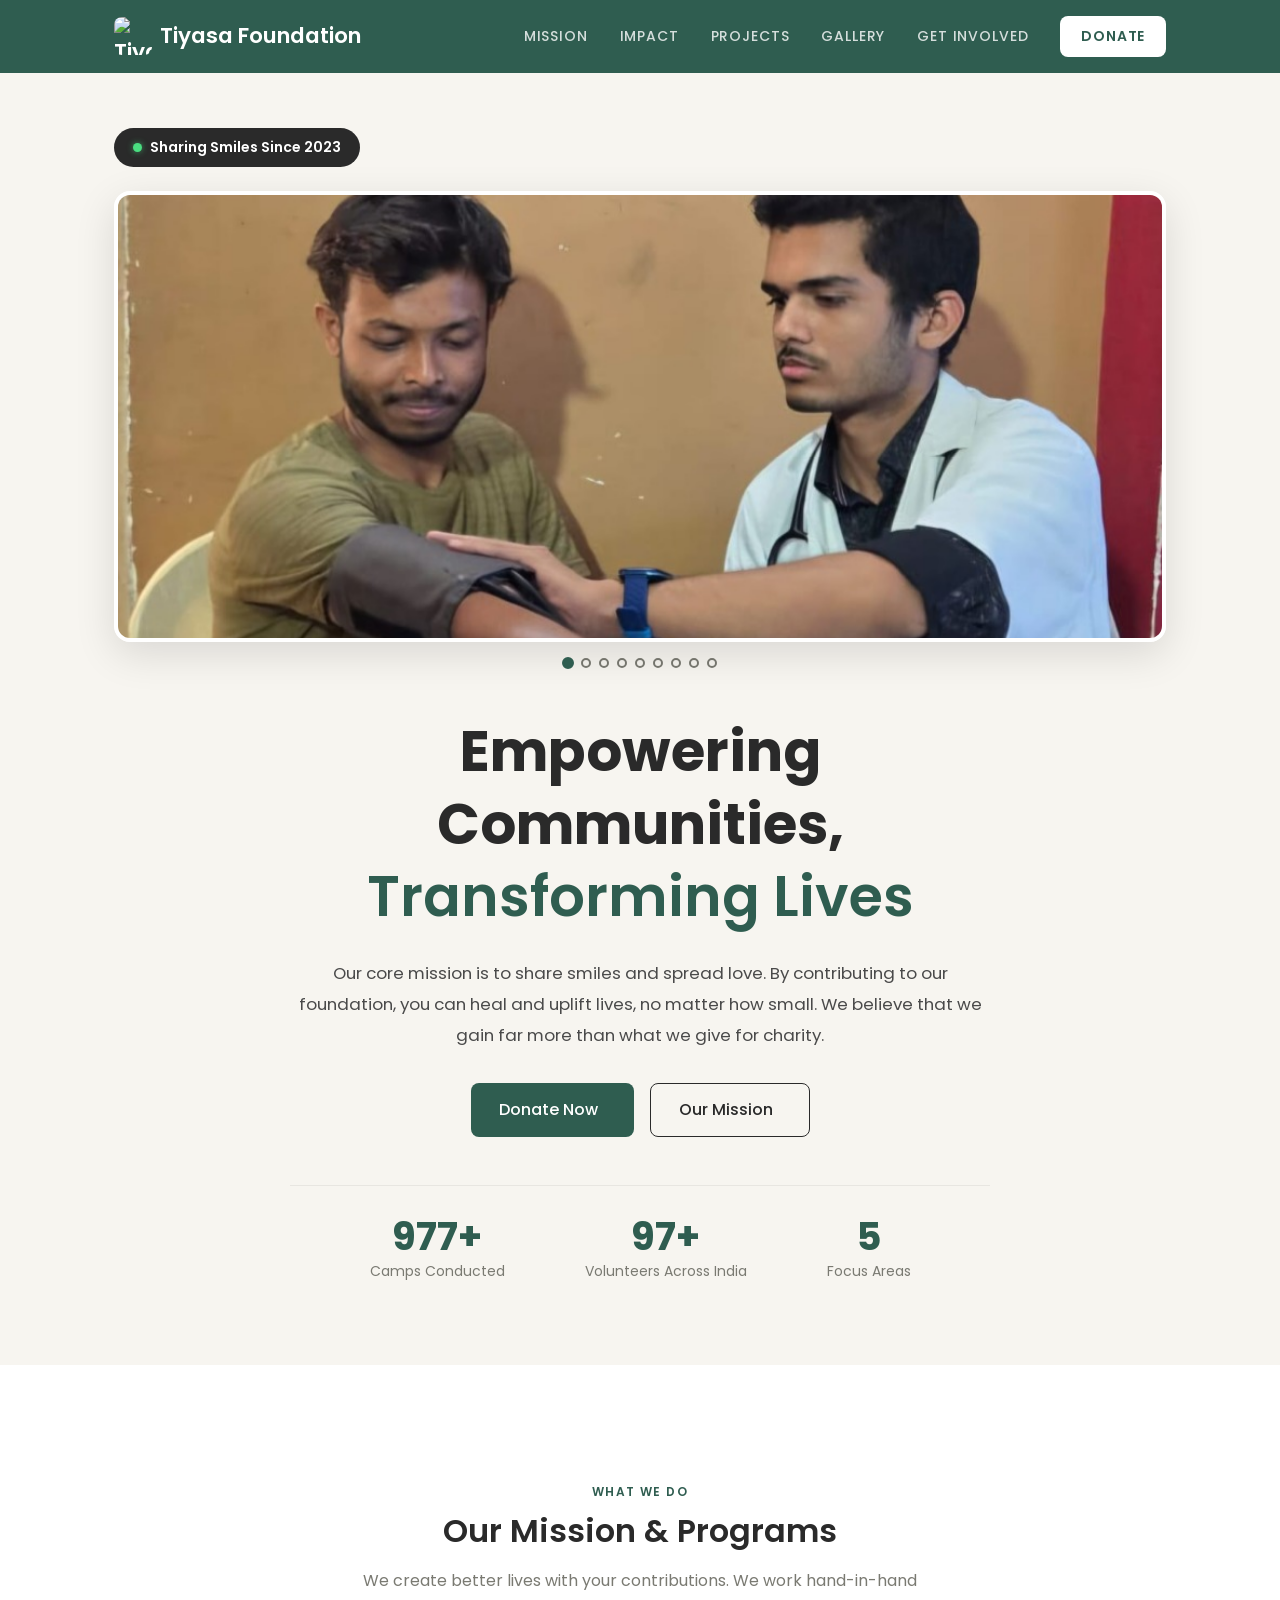
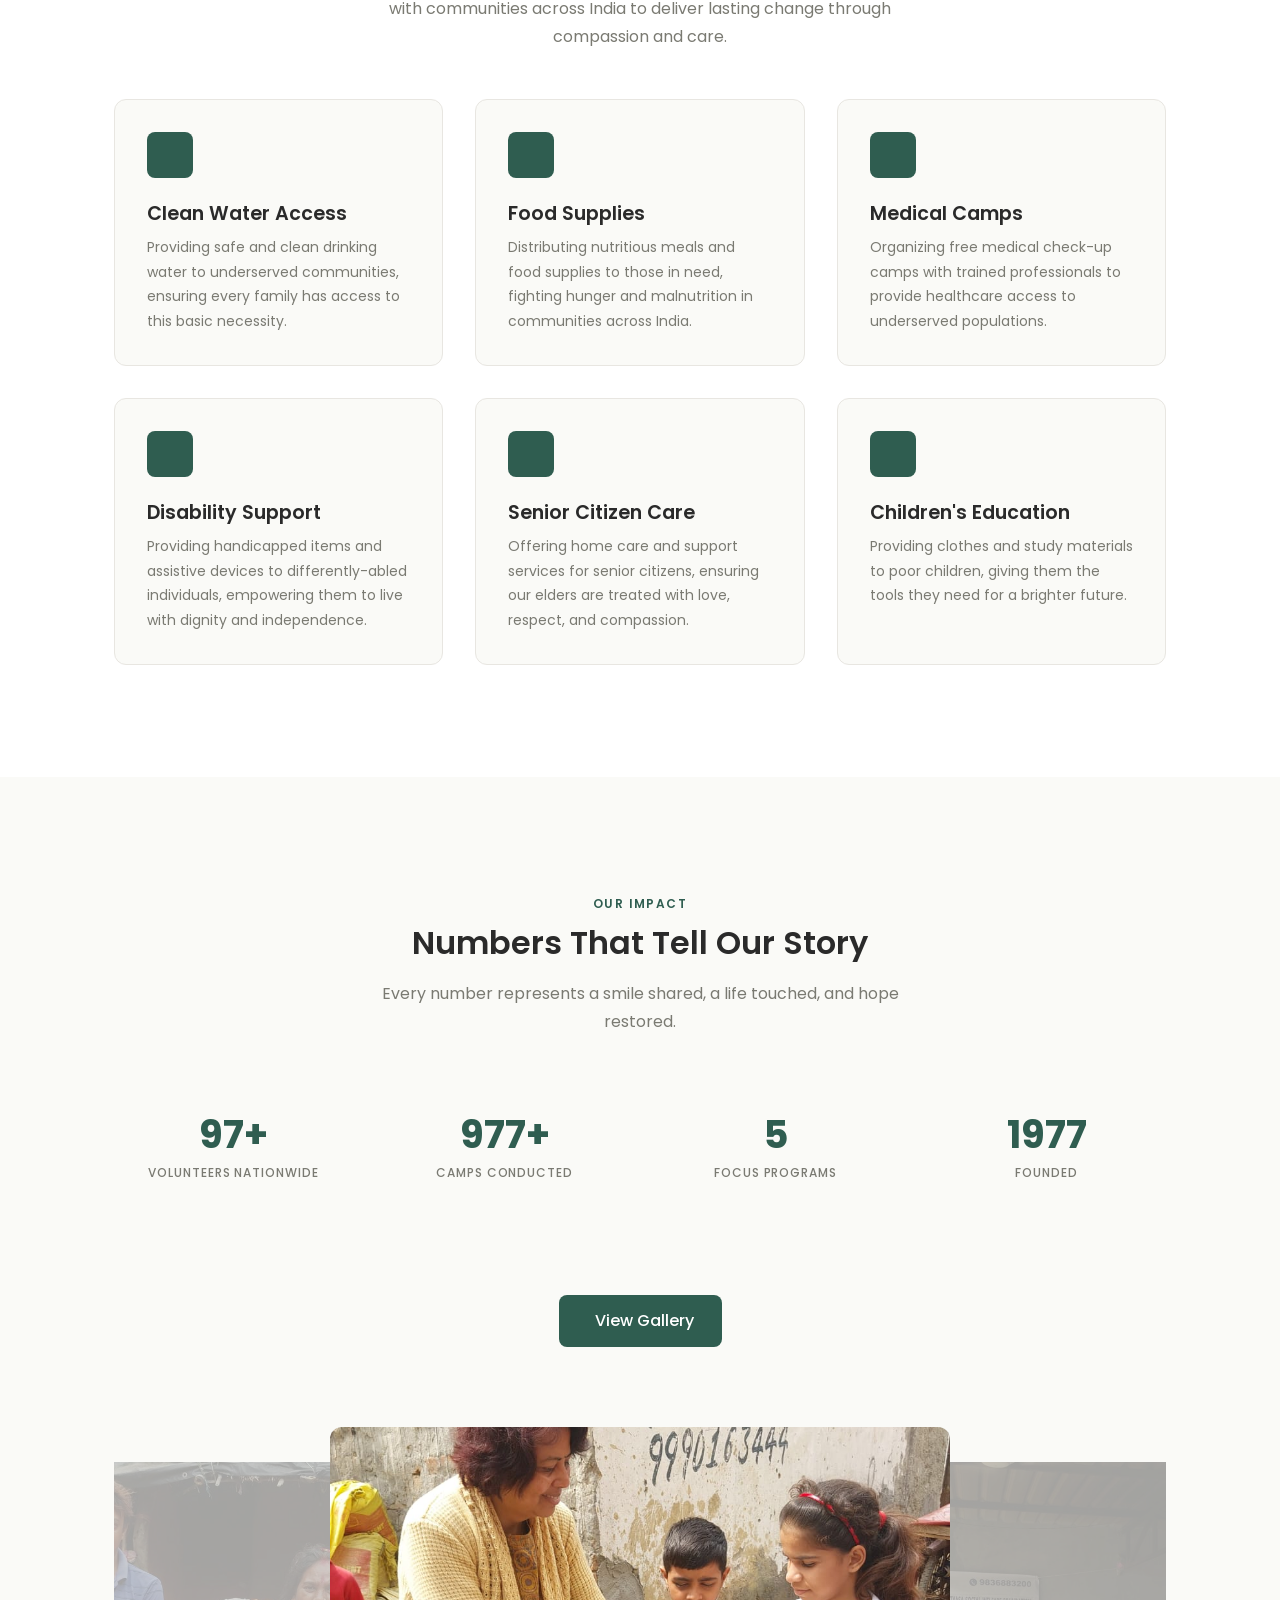
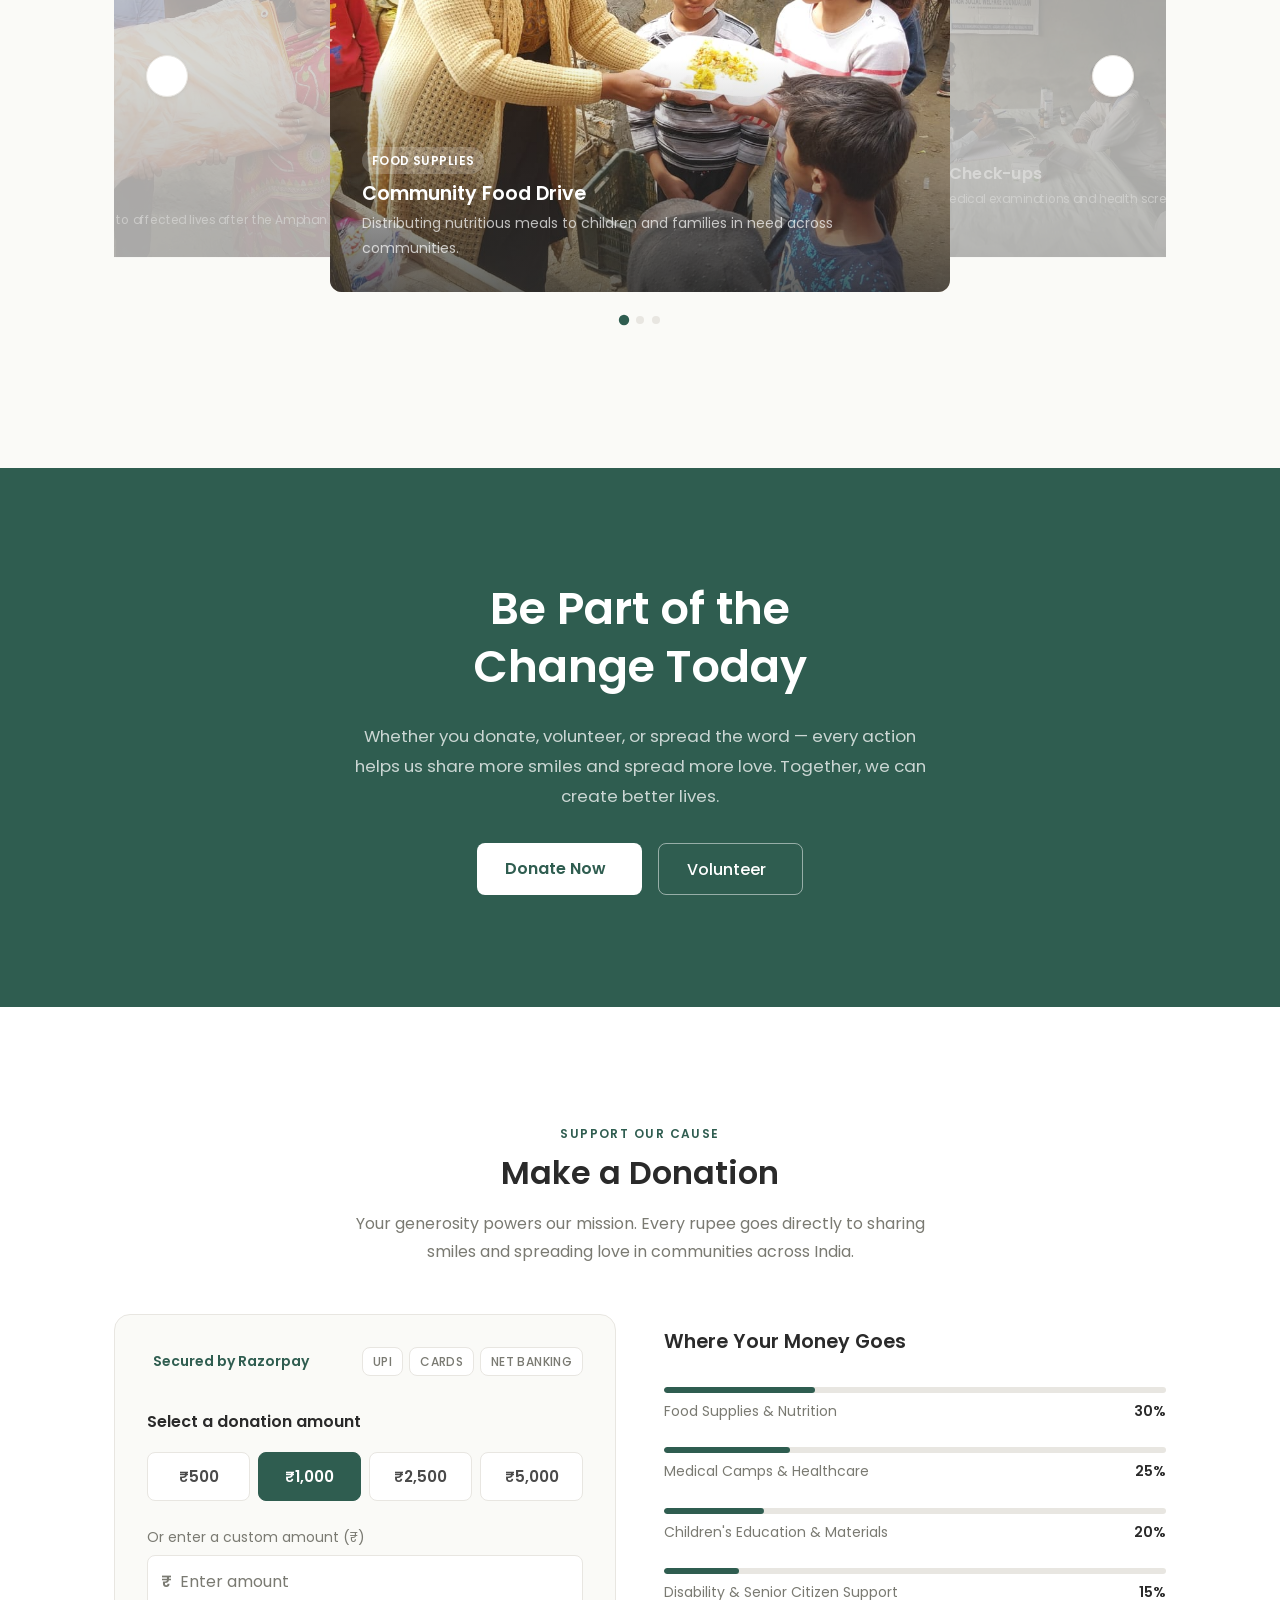
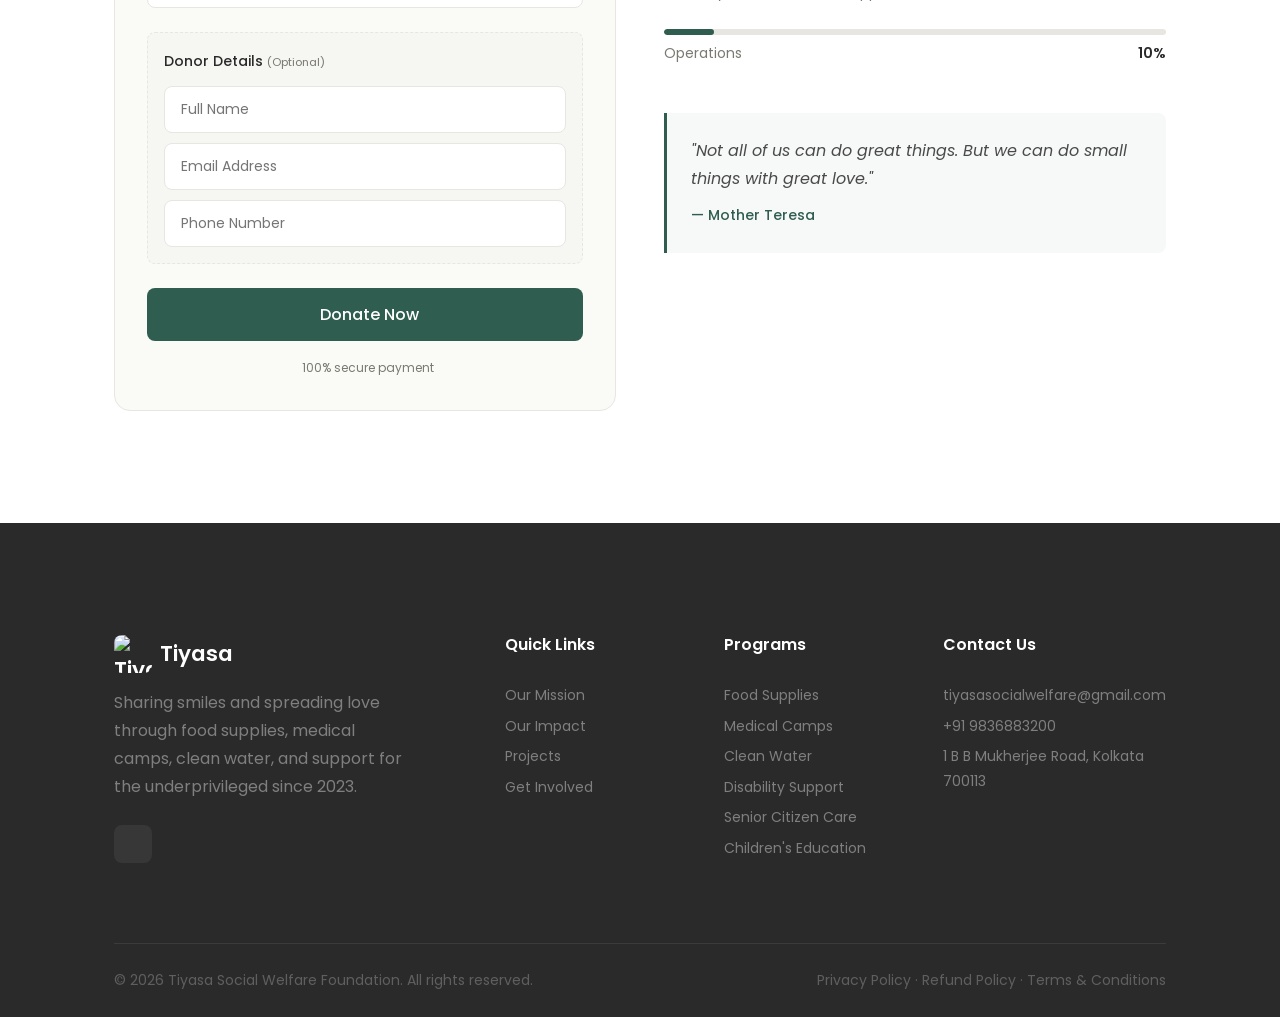
==== commit ee61fd0e: "Minor fixes for hero frame extensions and carousel image paths" ====
--- a/index.html
+++ b/index.html
@@ -59,13 +59,12 @@
                     <img src="assets/Blood Donation Camp/Blood Donation (0).jpg" alt="Blood Donation Camp" class="hero-slide active" loading="eager" />
                     <img src="assets/Child Support/Child Support (0).jpeg" alt="Child Support" class="hero-slide" loading="lazy" />
                     <img src="assets/Clothes Support (0).jpeg" alt="Clothes Support" class="hero-slide" loading="lazy" />
-                    <img src="assets/Disability Support/Disability (0).jpeg" alt="Disability Support" class="hero-slide" loading="lazy" />
+                    <img src="assets/Disability Support/Disability (0).png" alt="Disability Support" class="hero-slide" loading="lazy" />
                     <img src="assets/Disaster Relief/Disaster Relief (0).jpg" alt="Disaster Relief" class="hero-slide" loading="lazy" />
                     <img src="assets/Food Camp/Food Camp (0).jpeg" alt="Food Camp" class="hero-slide" loading="lazy" />
                     <img src="assets/Free Eye Camp/Eye Camp (0).jpeg" alt="Free Eye Camp" class="hero-slide" loading="lazy" />
                     <img src="assets/Free Eye Surgery/Eye Surgery (0).jpeg" alt="Free Eye Surgery" class="hero-slide" loading="lazy" />
                     <img src="assets/Medical Camp/Medical Checkup (0).jpeg" alt="Medical Checkup Camp" class="hero-slide" loading="lazy" />
-                    <img src="assets/Senior Citizen Support/Senior Citizen Support (0).jpeg" alt="Senior Citizen Support" class="hero-slide" loading="lazy" />
                 </div>
                 <div class="hero-dots" id="heroDots"></div>
             </div>
@@ -215,7 +214,7 @@
                     <div class="carousel-track" id="carouselTrack">
                         <div class="carousel-slide">
                             <div class="project-card">
-                                <img src="assets/food-supplies.jpg" alt="Tiyasa food distribution drive"
+                                <img src="assets/Food Camp/Food Camp (5).jpeg" alt="Tiyasa food distribution drive"
                                     loading="lazy" />
                                 <div class="project-overlay">
                                     <span class="project-tag">Food Supplies</span>
@@ -228,7 +227,7 @@
 
                         <div class="carousel-slide">
                             <div class="project-card">
-                                <img src="assets/medical-camp.jpg" alt="Tiyasa free medical camp" loading="lazy" />
+                                <img src="assets/Medical Camp/Medical Checkup (1).jpeg" alt="Tiyasa free medical camp" loading="lazy" />
                                 <div class="project-overlay">
                                     <span class="project-tag">Medical Camp</span>
                                     <h3>Free Health Check-ups</h3>
@@ -240,11 +239,11 @@
 
                         <div class="carousel-slide">
                             <div class="project-card">
-                                <img src="assets/relief-camp.jpg" alt="Tiyasa relief camp after Amphan cyclone"
+                                <img src="assets/Disaster Relief/Disaster Relief (0).jpg" alt="Tiyasa disaster relief camp"
                                     loading="lazy" />
                                 <div class="project-overlay">
                                     <span class="project-tag">Relief Camp</span>
-                                    <h3>Cyclone Relief Support</h3>
+                                    <h3>Disaster Relief</h3>
                                     <p>Providing shelter materials to affected lives after the Amphan cyclone.</p>
                                 </div>
                             </div>
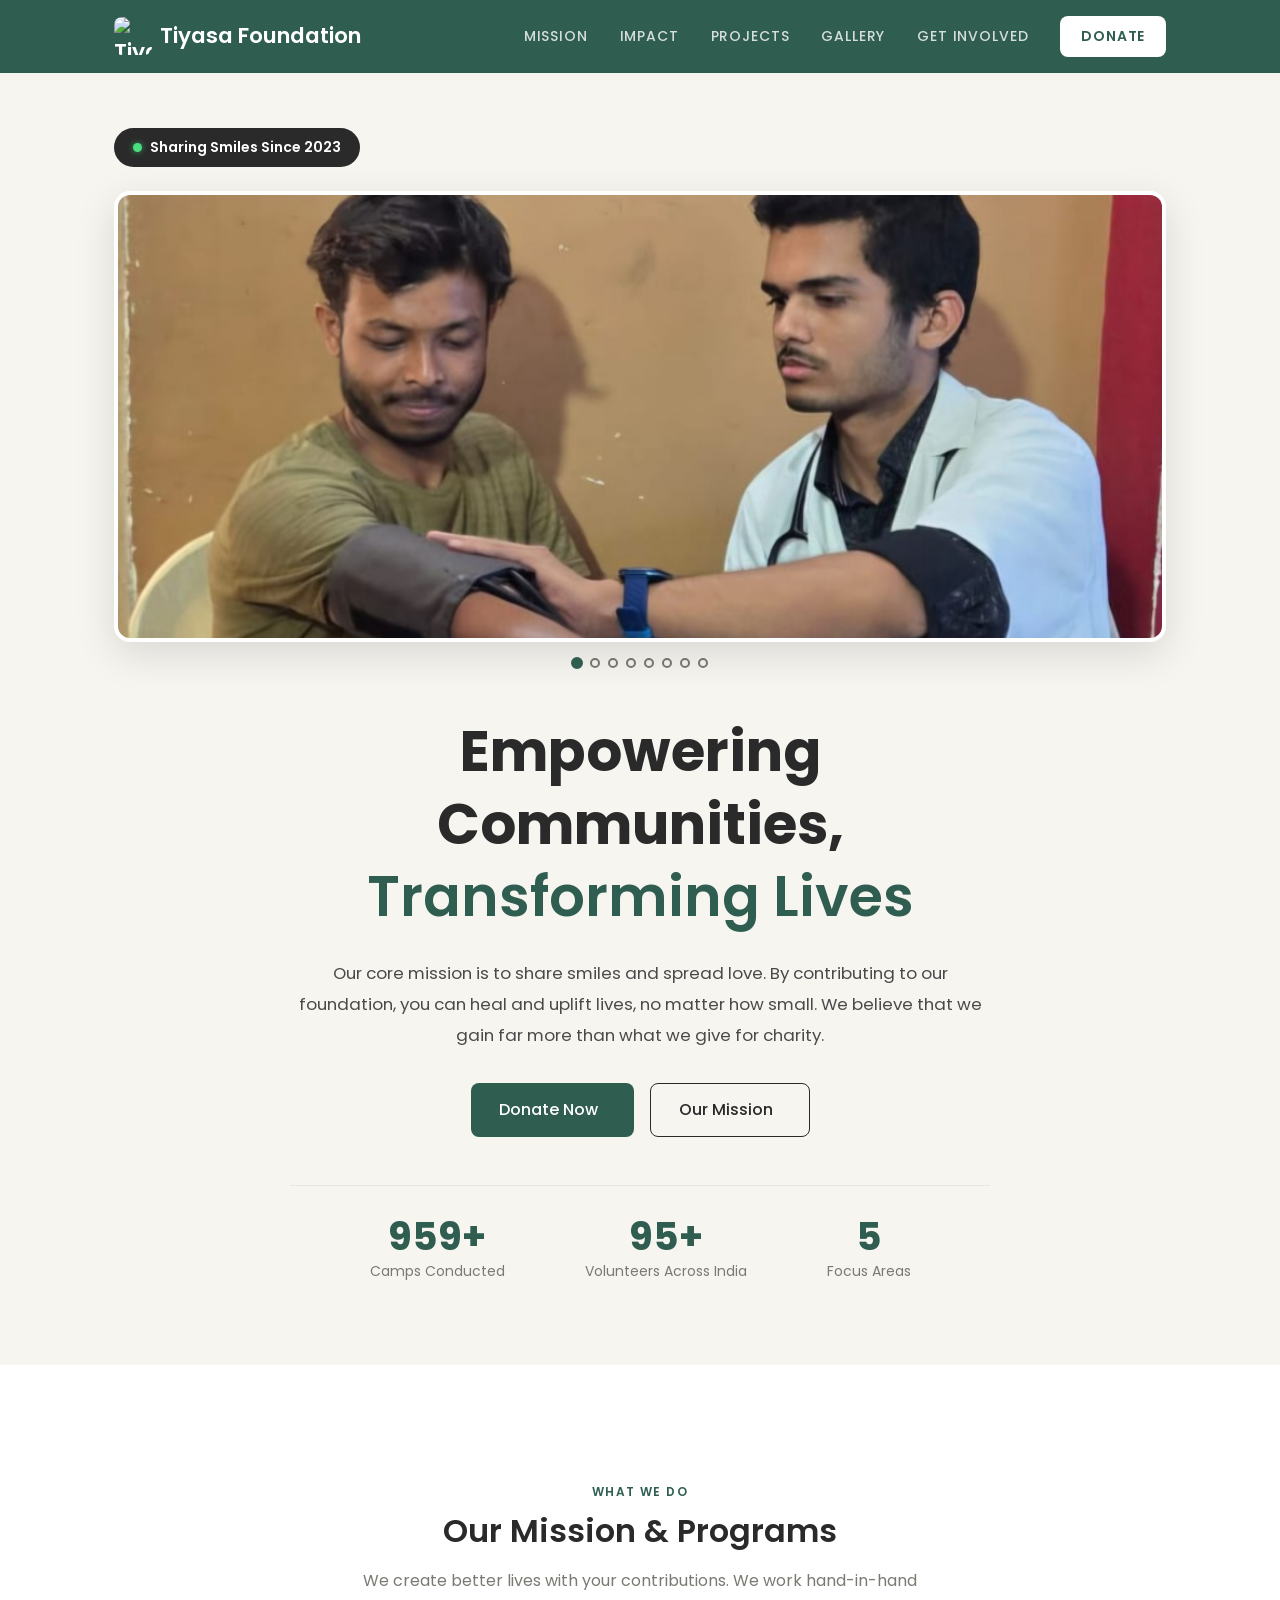
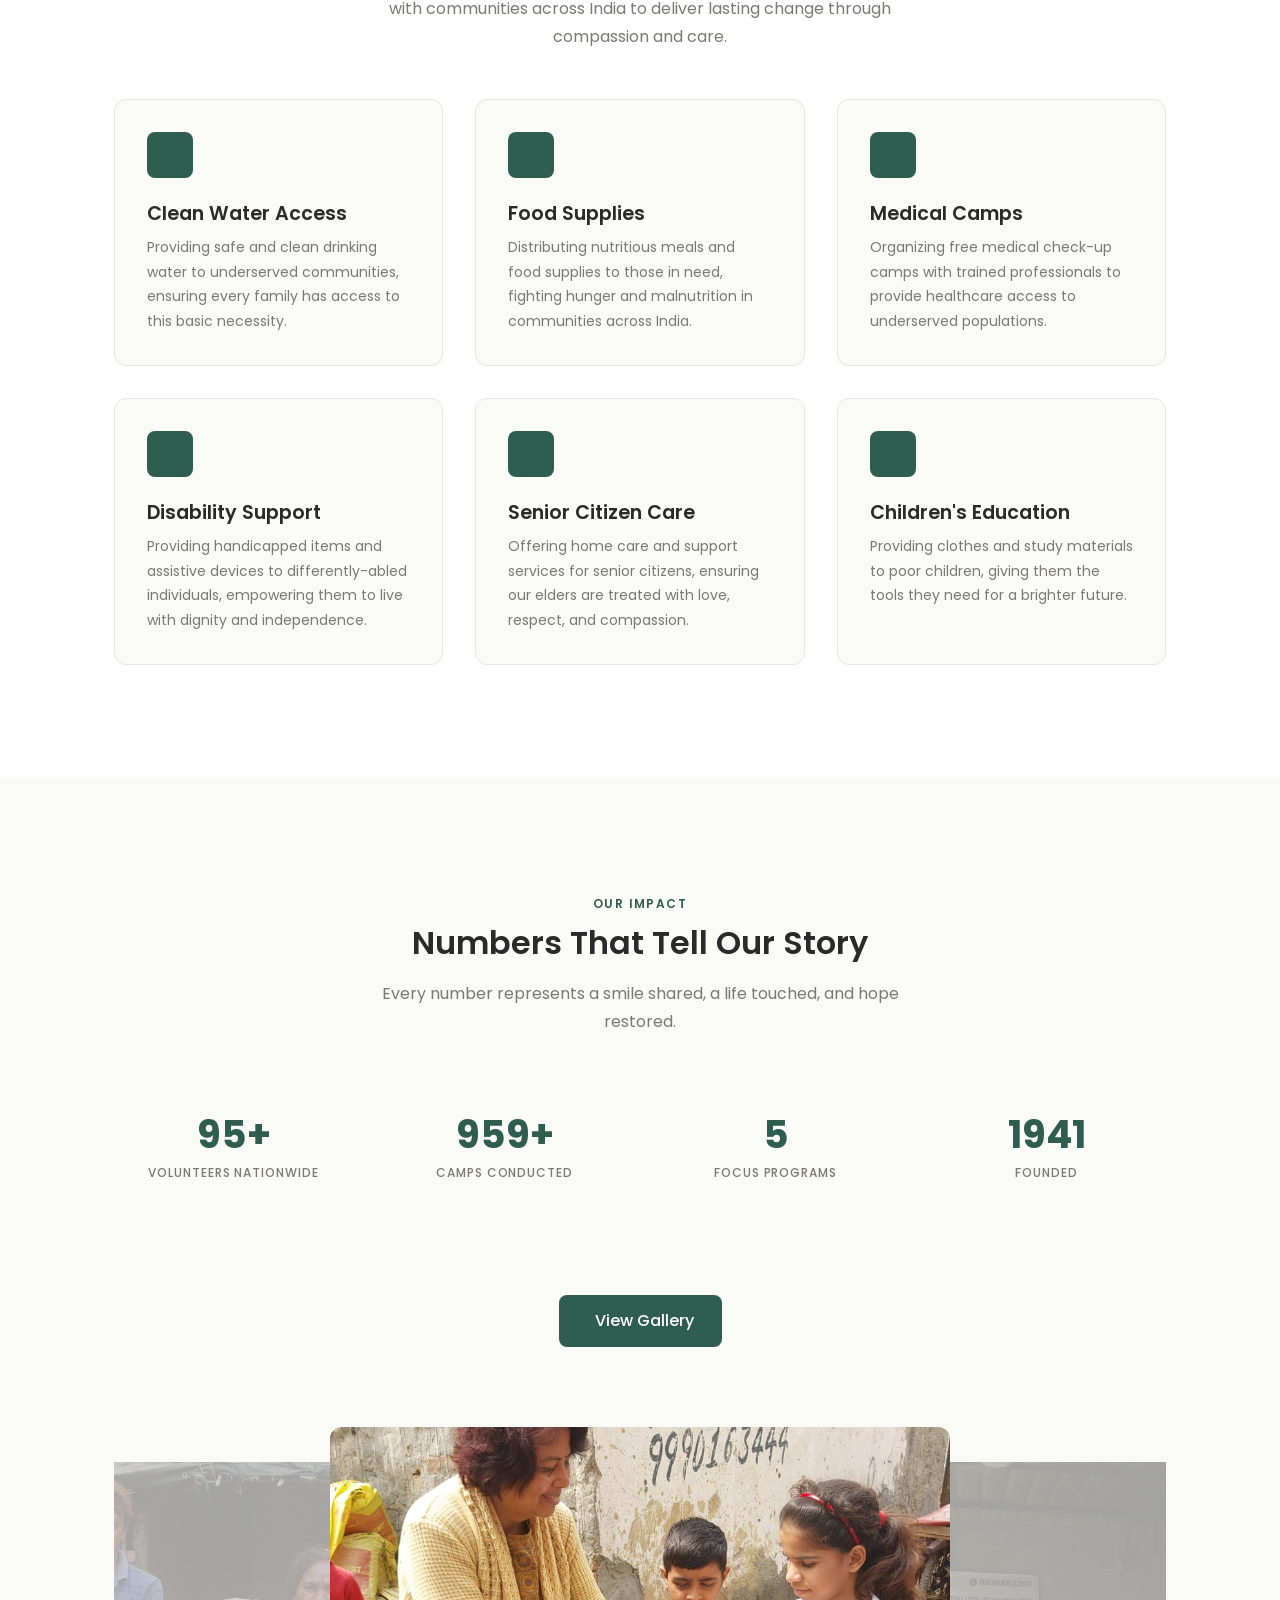
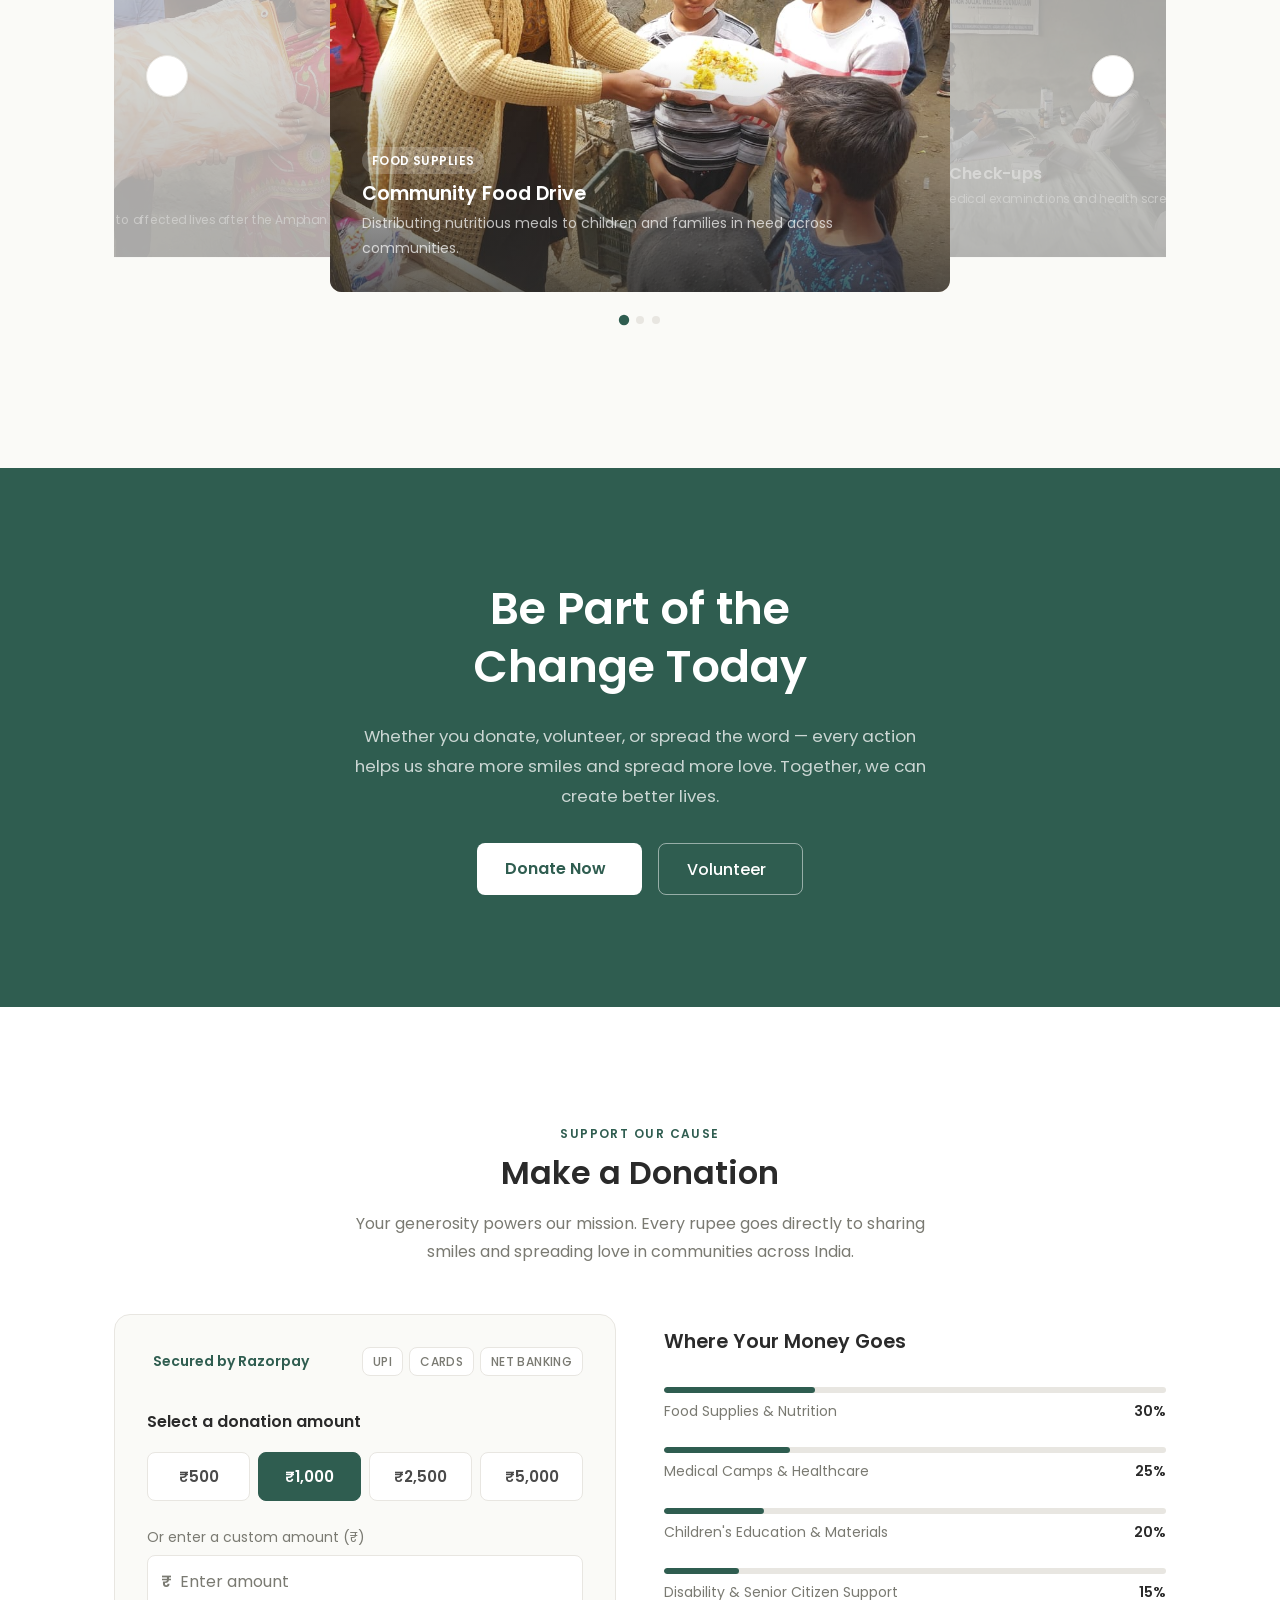
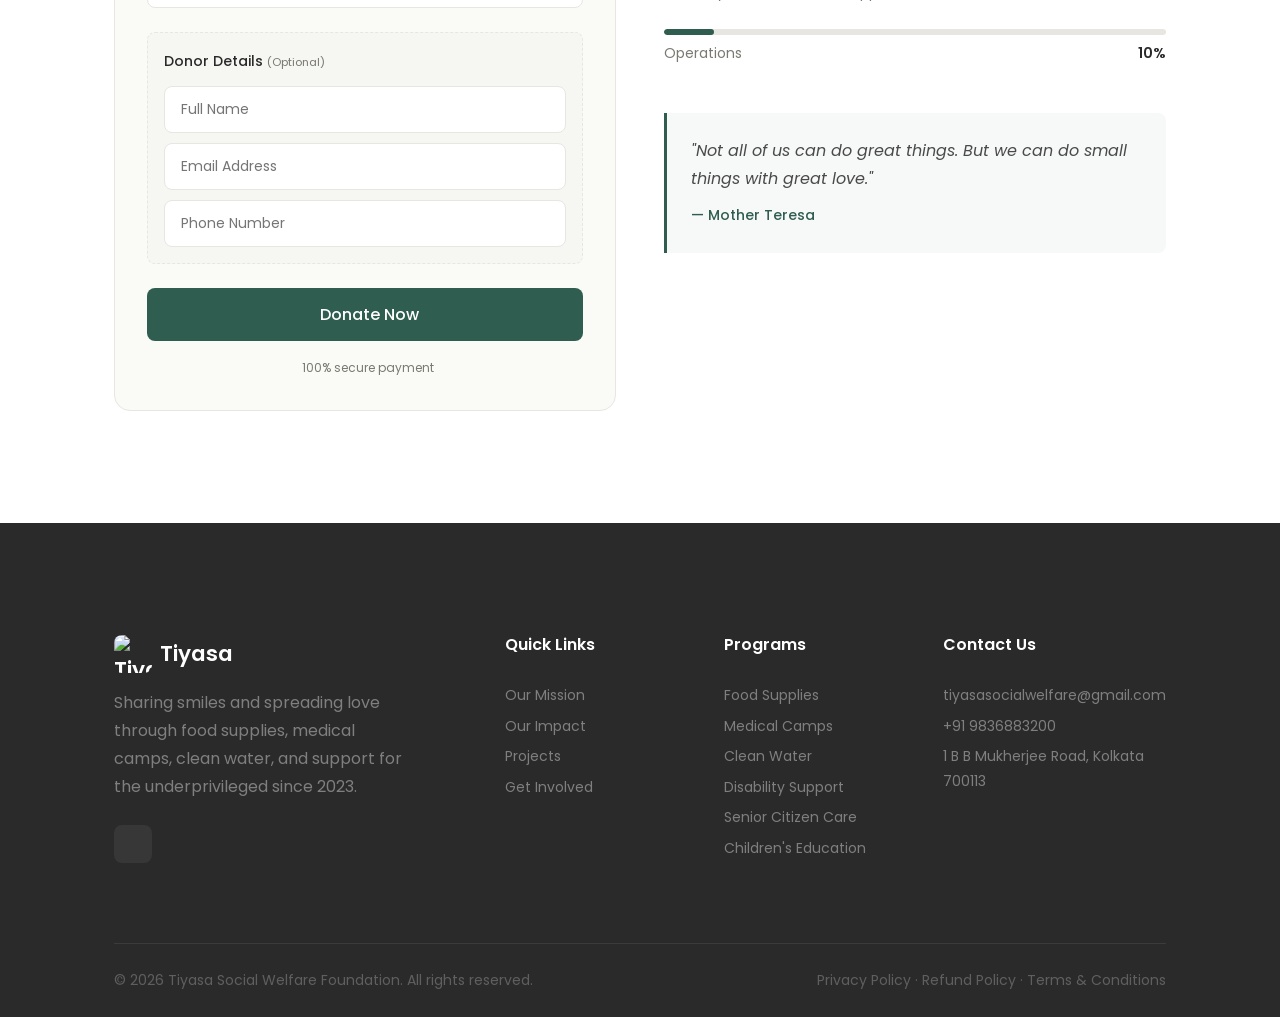
==== commit e519897c: "Remove disaster relief from hero frame" ====
--- a/index.html
+++ b/index.html
@@ -60,7 +60,6 @@
                     <img src="assets/Child Support/Child Support (0).jpeg" alt="Child Support" class="hero-slide" loading="lazy" />
                     <img src="assets/Clothes Support (0).jpeg" alt="Clothes Support" class="hero-slide" loading="lazy" />
                     <img src="assets/Disability Support/Disability (0).png" alt="Disability Support" class="hero-slide" loading="lazy" />
-                    <img src="assets/Disaster Relief/Disaster Relief (0).jpg" alt="Disaster Relief" class="hero-slide" loading="lazy" />
                     <img src="assets/Food Camp/Food Camp (0).jpeg" alt="Food Camp" class="hero-slide" loading="lazy" />
                     <img src="assets/Free Eye Camp/Eye Camp (0).jpeg" alt="Free Eye Camp" class="hero-slide" loading="lazy" />
                     <img src="assets/Free Eye Surgery/Eye Surgery (0).jpeg" alt="Free Eye Surgery" class="hero-slide" loading="lazy" />
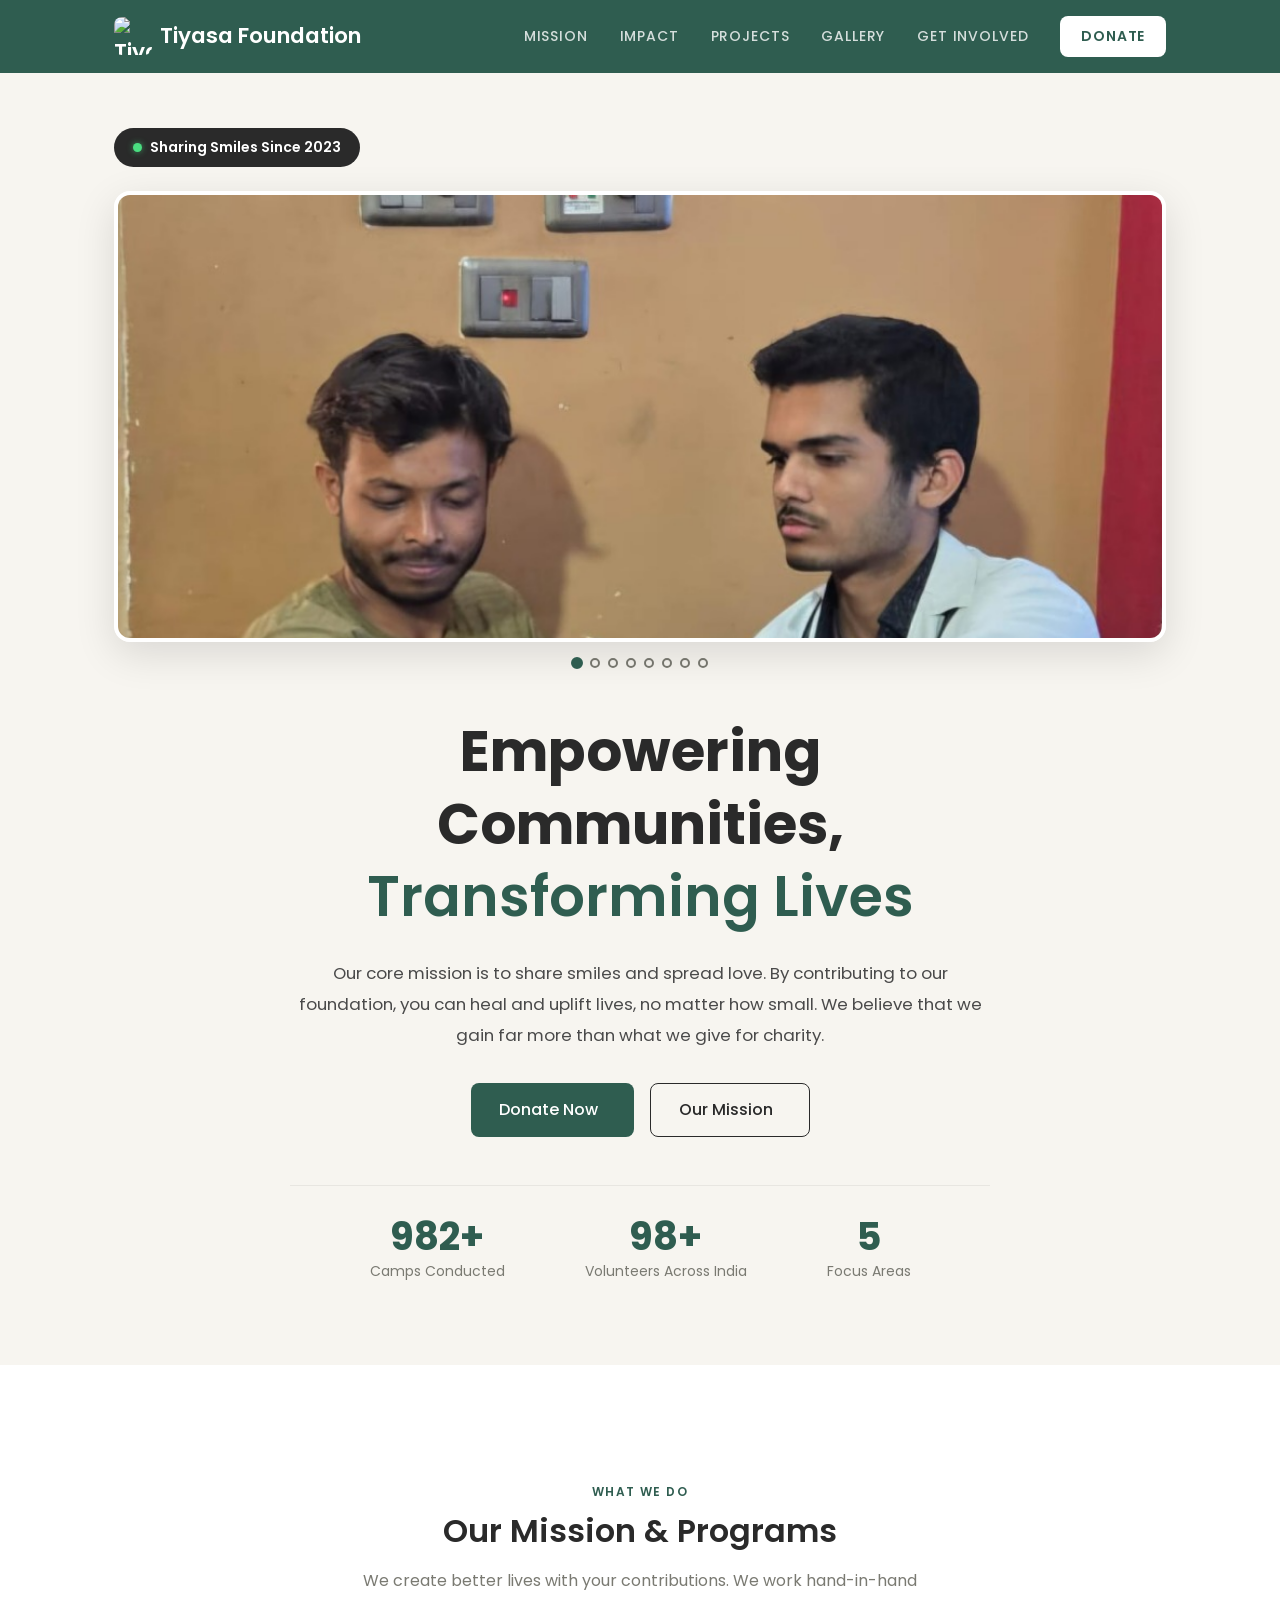
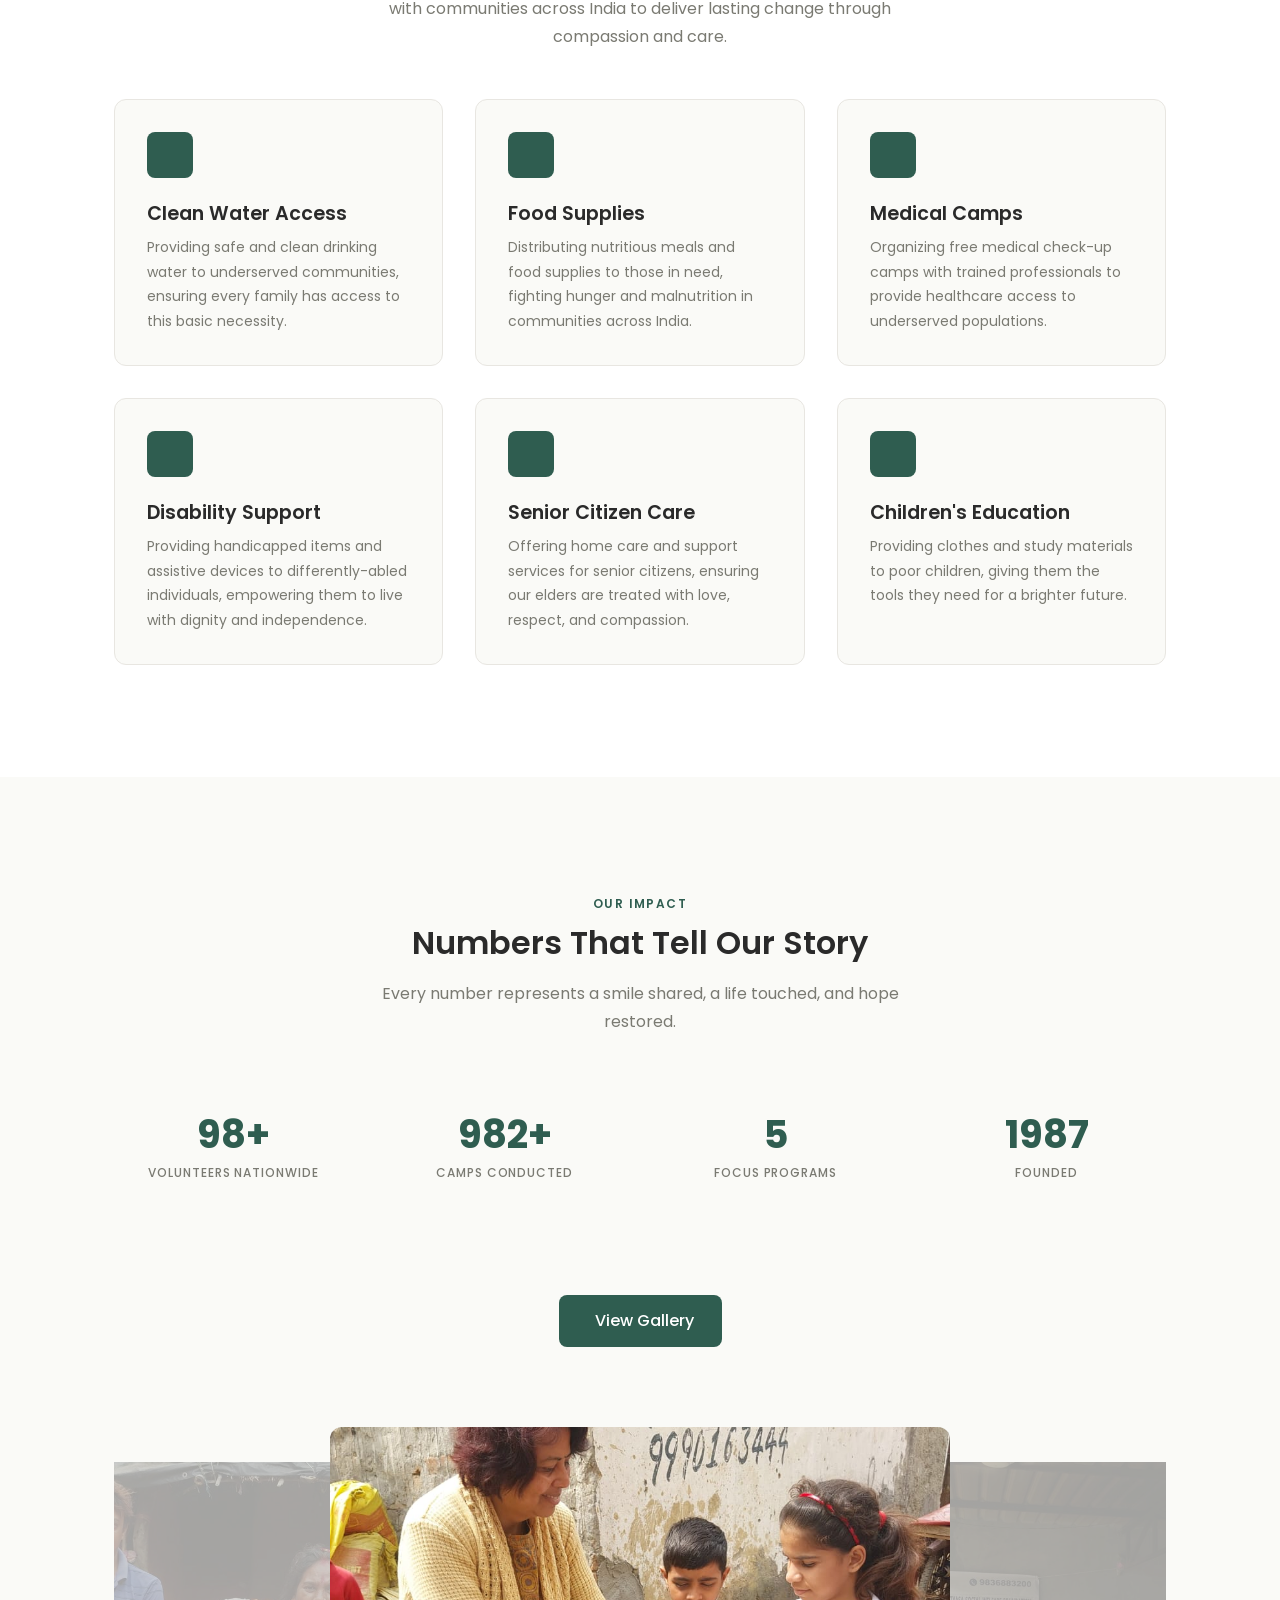
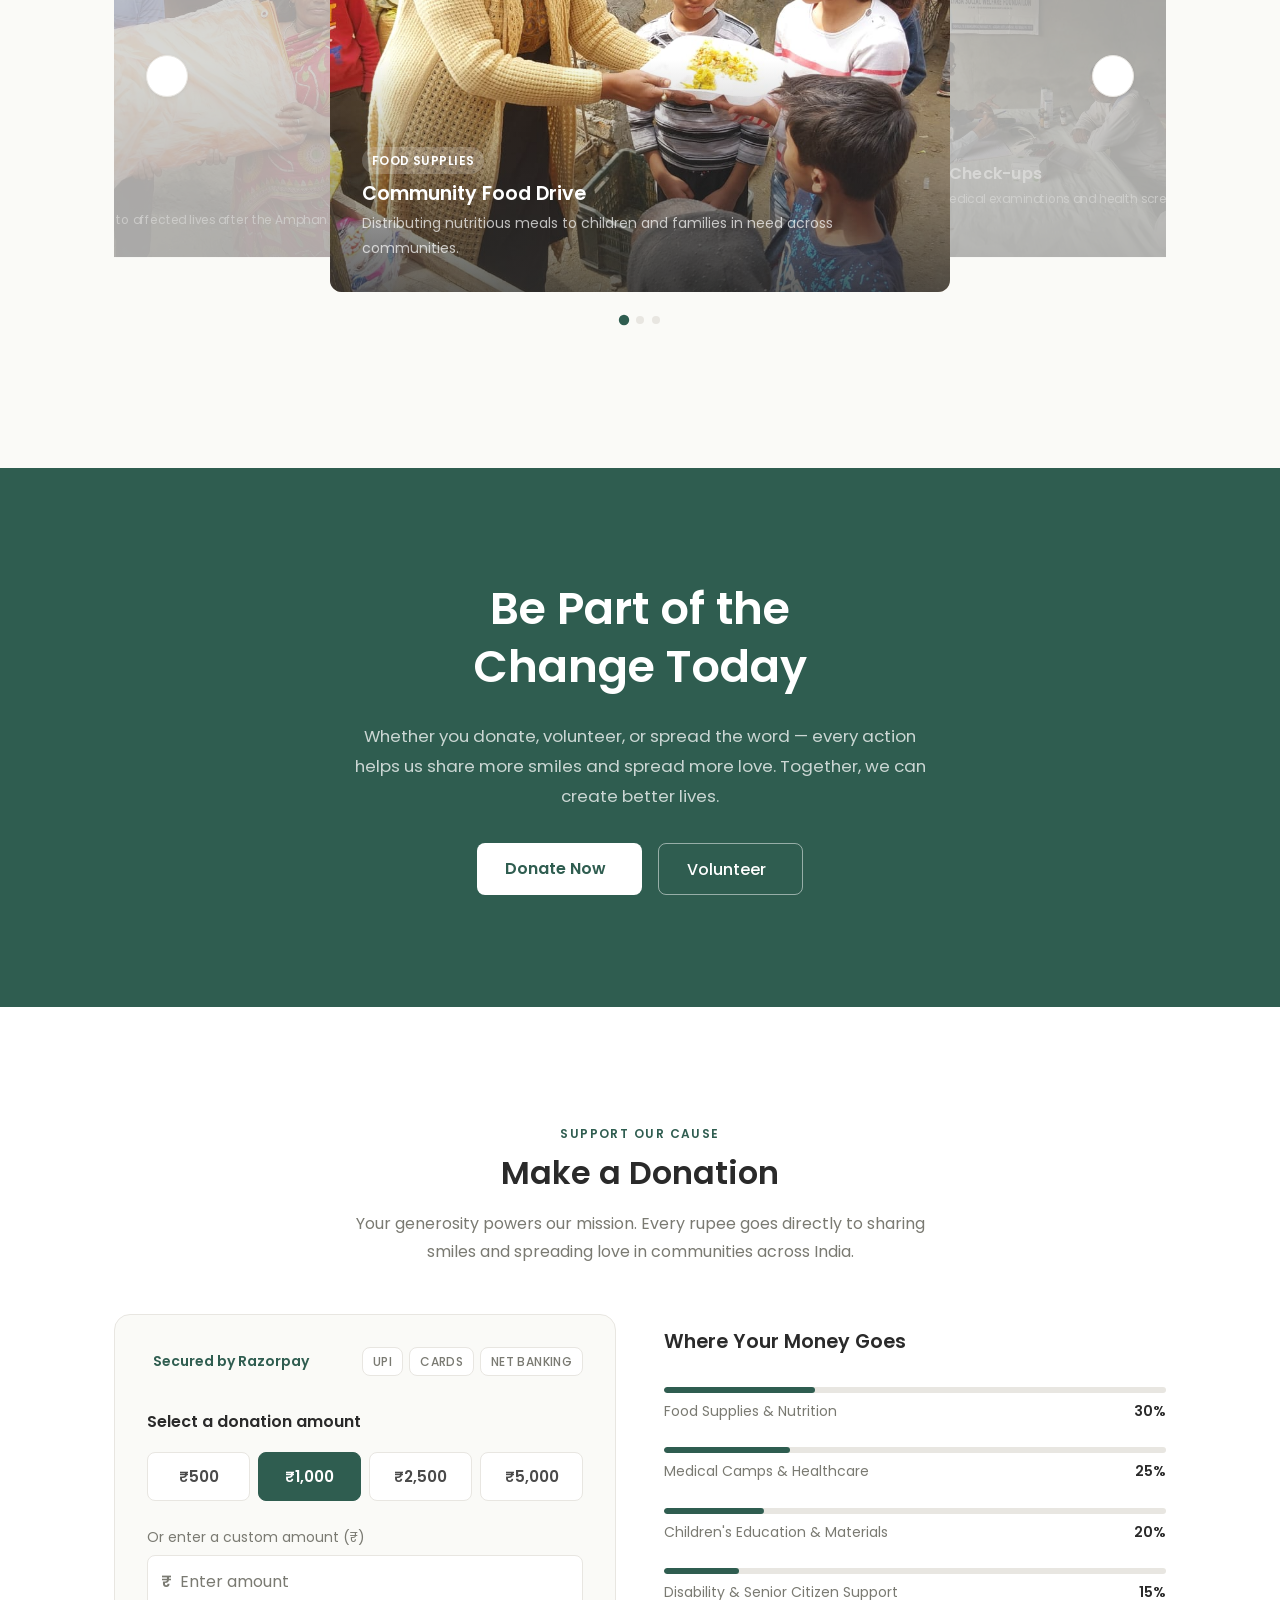
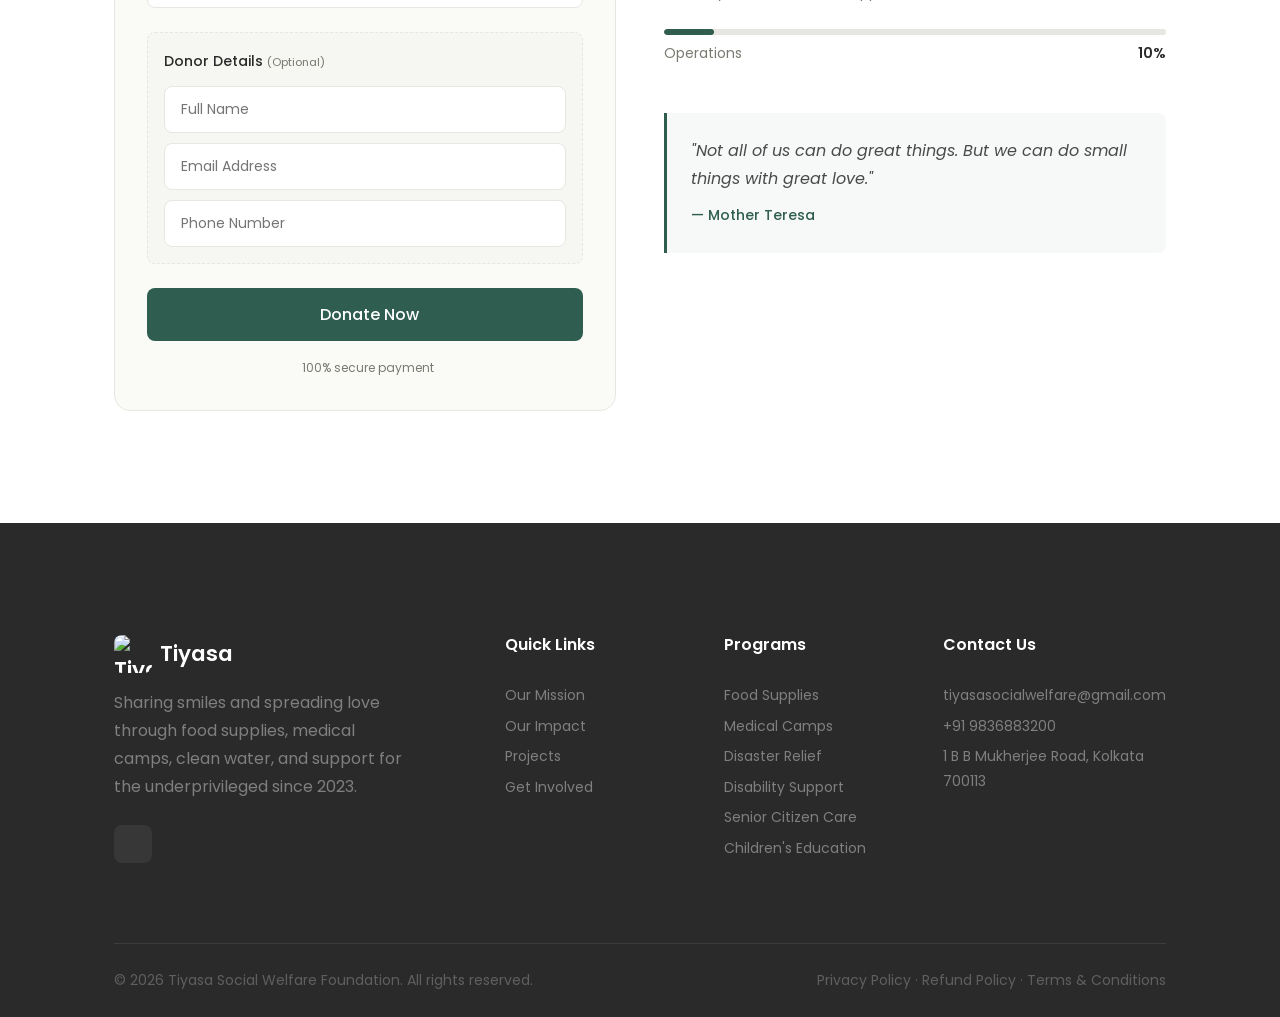
==== commit 46518a03: "Polish UI: fix hero image fitting, clean URLs, and wire footer gallery links" ====
--- a/index.html
+++ b/index.html
@@ -203,7 +203,7 @@
 
 
             <div class="gallery-cta text-center reveal">
-                <a href="gallery.html" class="btn btn-primary">
+                <a href="./gallery" class="btn btn-primary">
                     <i class="ph ph-images-square"></i> View Gallery
                 </a>
             </div>
@@ -441,12 +441,12 @@
 
                 <div class="footer-column">
                     <h4>Programs</h4>
-                    <a href="#">Food Supplies</a>
-                    <a href="#">Medical Camps</a>
-                    <a href="#">Clean Water</a>
-                    <a href="#">Disability Support</a>
-                    <a href="#">Senior Citizen Care</a>
-                    <a href="#">Children's Education</a>
+                    <a href="./gallery#food-camp">Food Supplies</a>
+                    <a href="./gallery#medical-camp">Medical Camps</a>
+                    <a href="./gallery#disaster-relief">Disaster Relief</a>
+                    <a href="./gallery#disability-support">Disability Support</a>
+                    <a href="./gallery#senior-citizen-support">Senior Citizen Care</a>
+                    <a href="./gallery#child-support">Children's Education</a>
                 </div>
 
                 <div class="footer-column">
--- a/css/styles.css
+++ b/css/styles.css
@@ -490,6 +490,7 @@
     width: 100%;
     height: 100%;
     object-fit: cover;
+    object-position: center 20%;
     opacity: 0;
     transition: opacity 1.2s ease-in-out;
     will-change: opacity;
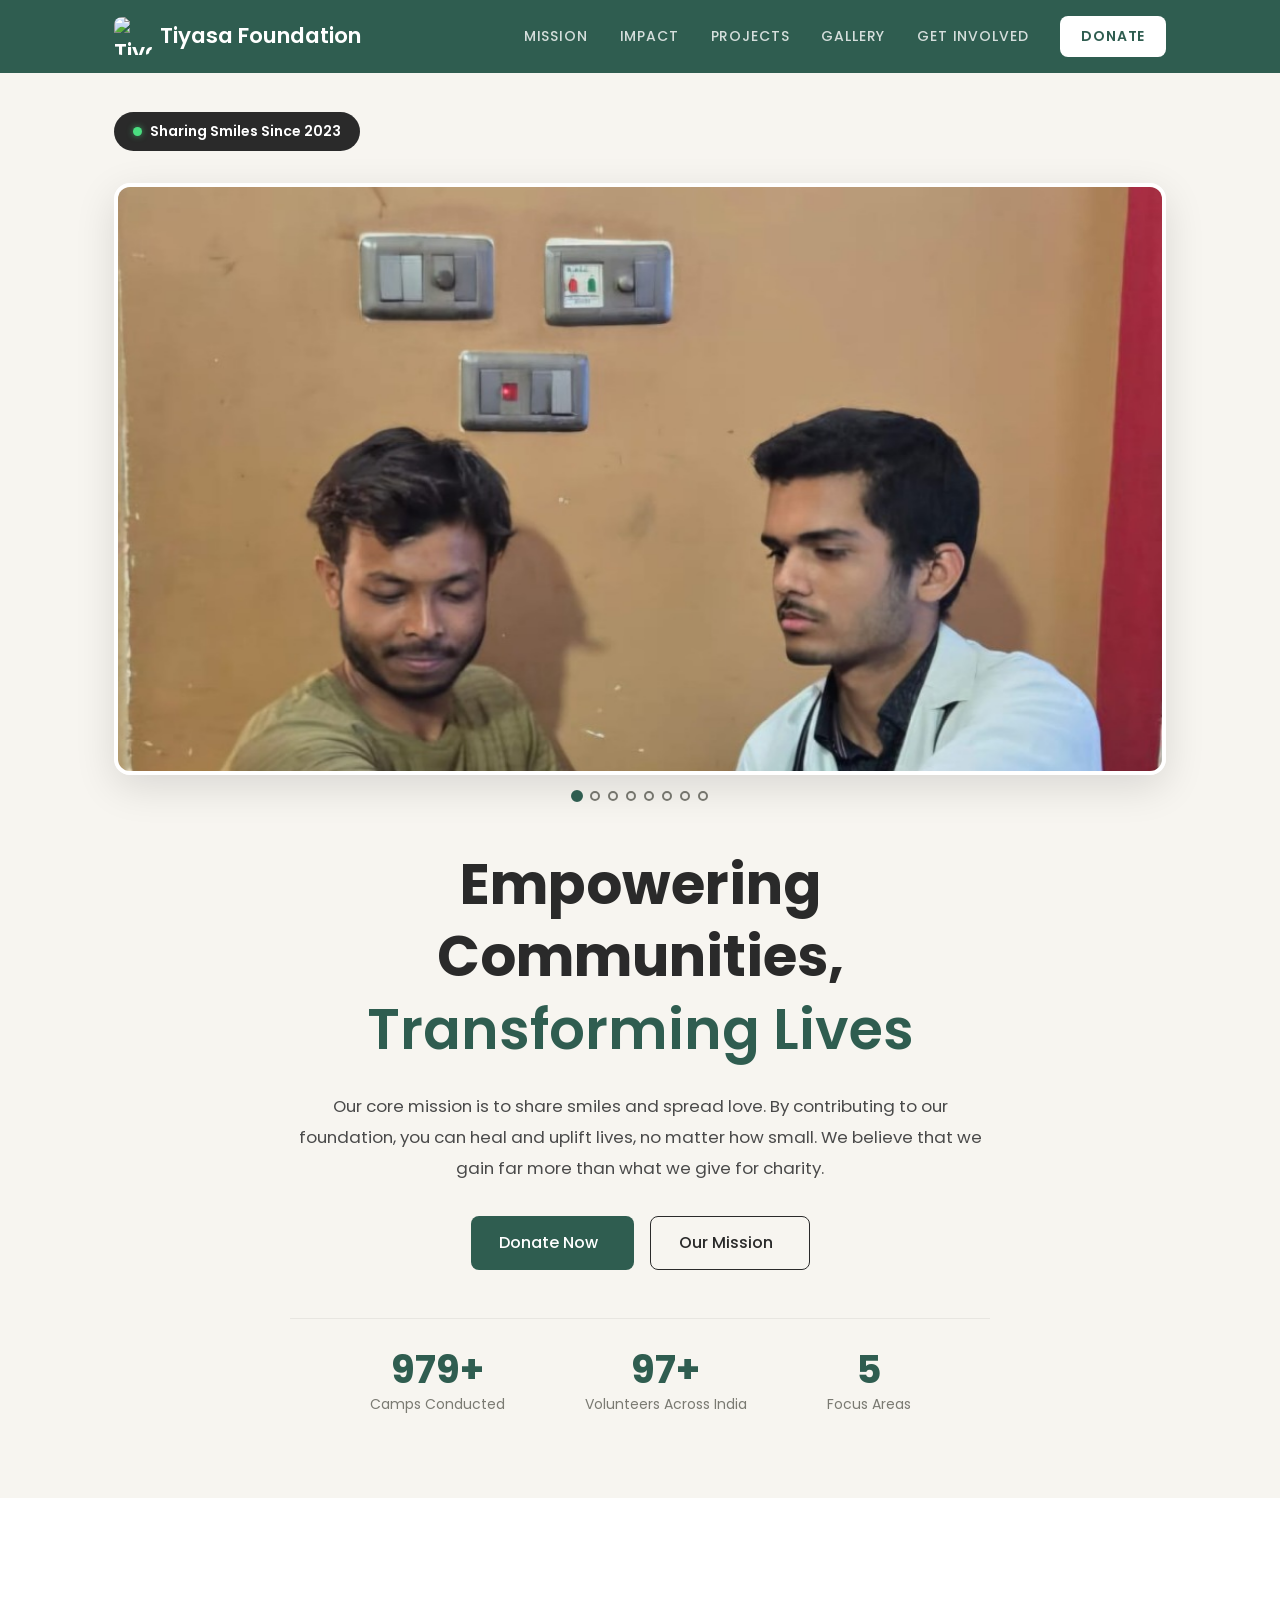
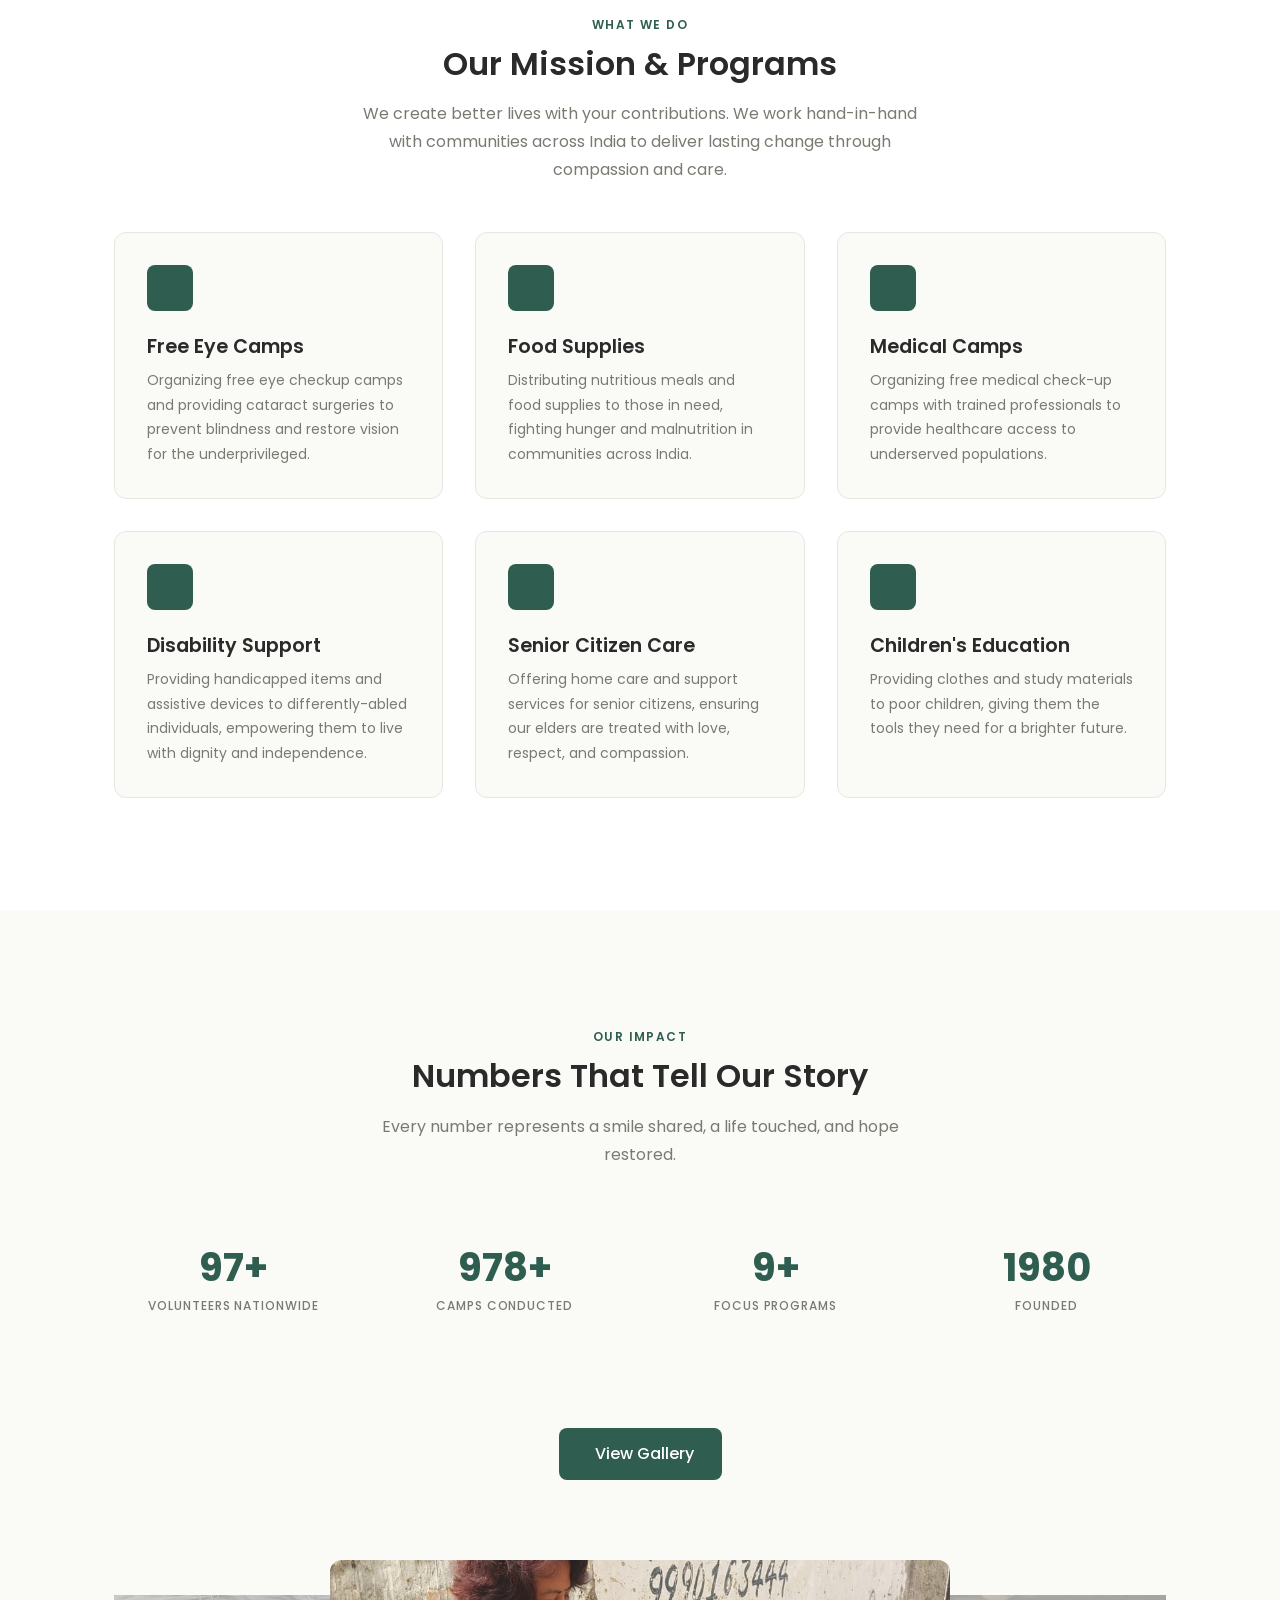
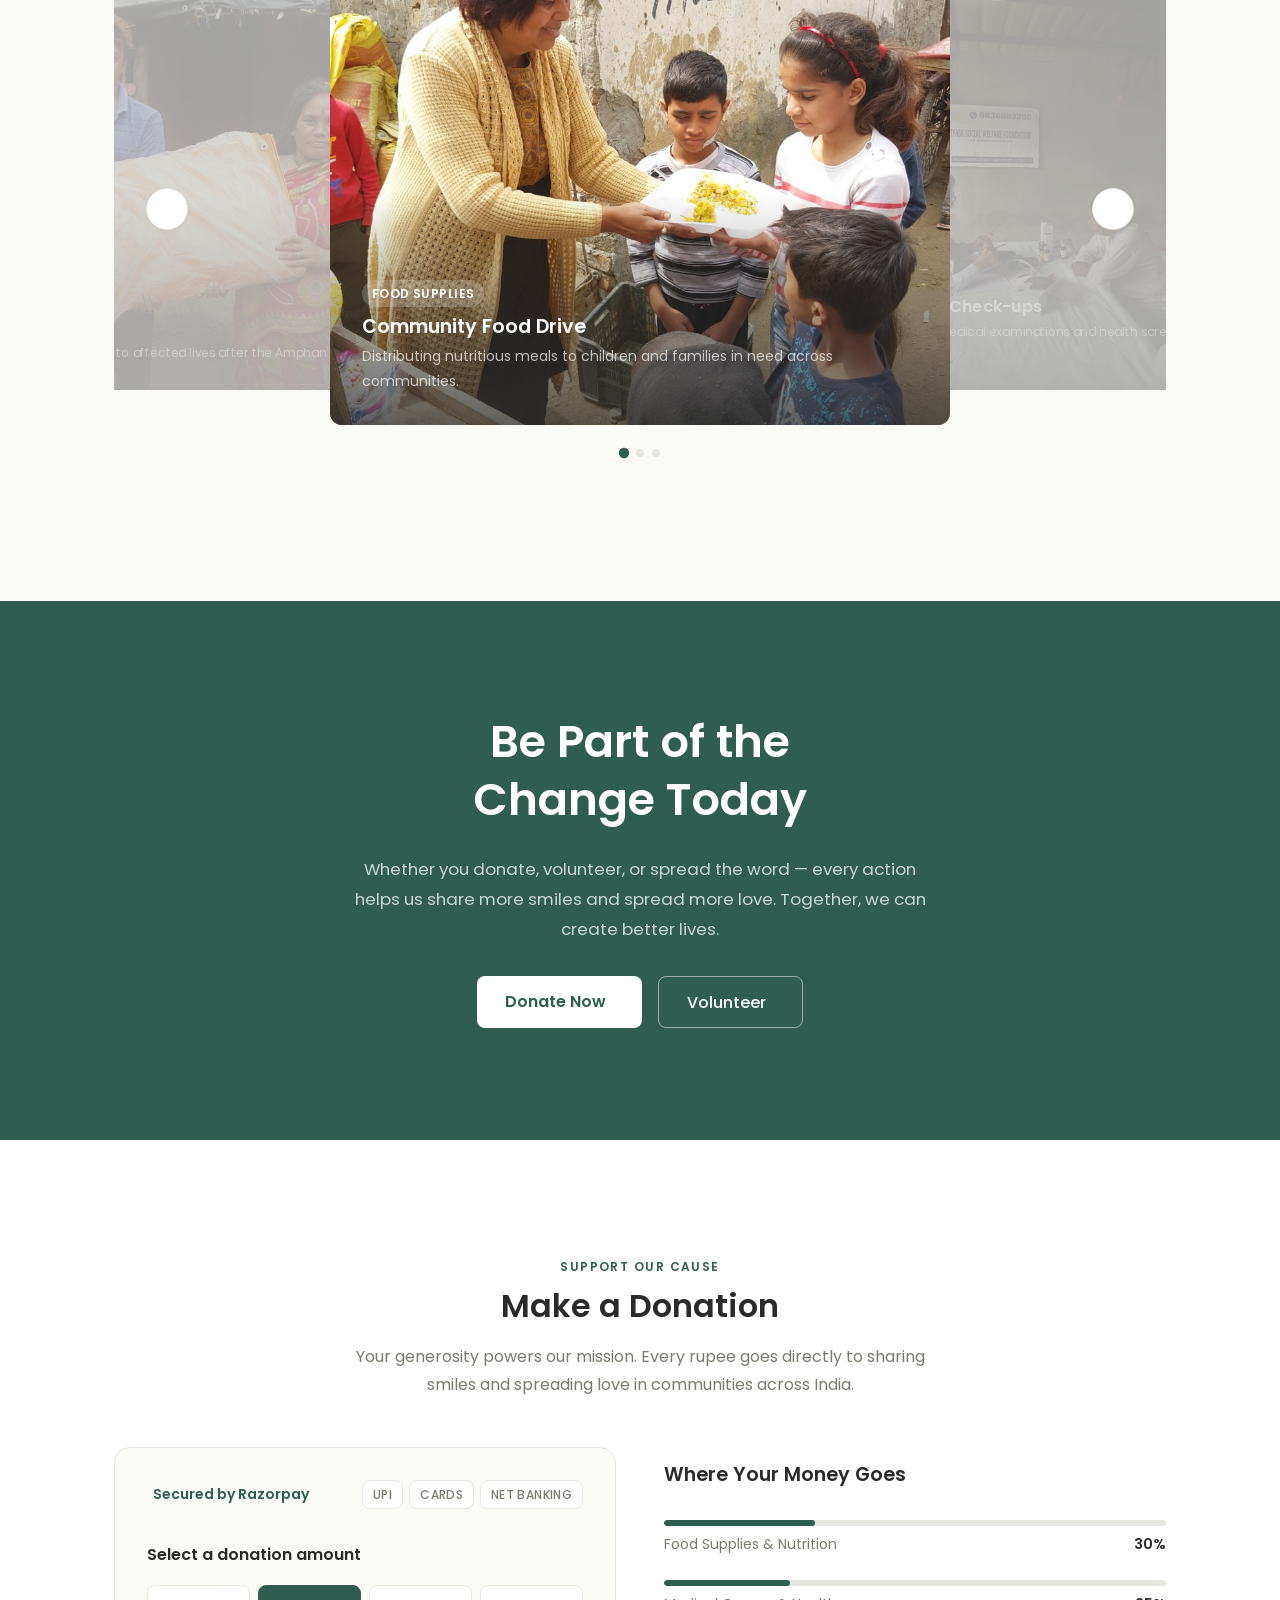
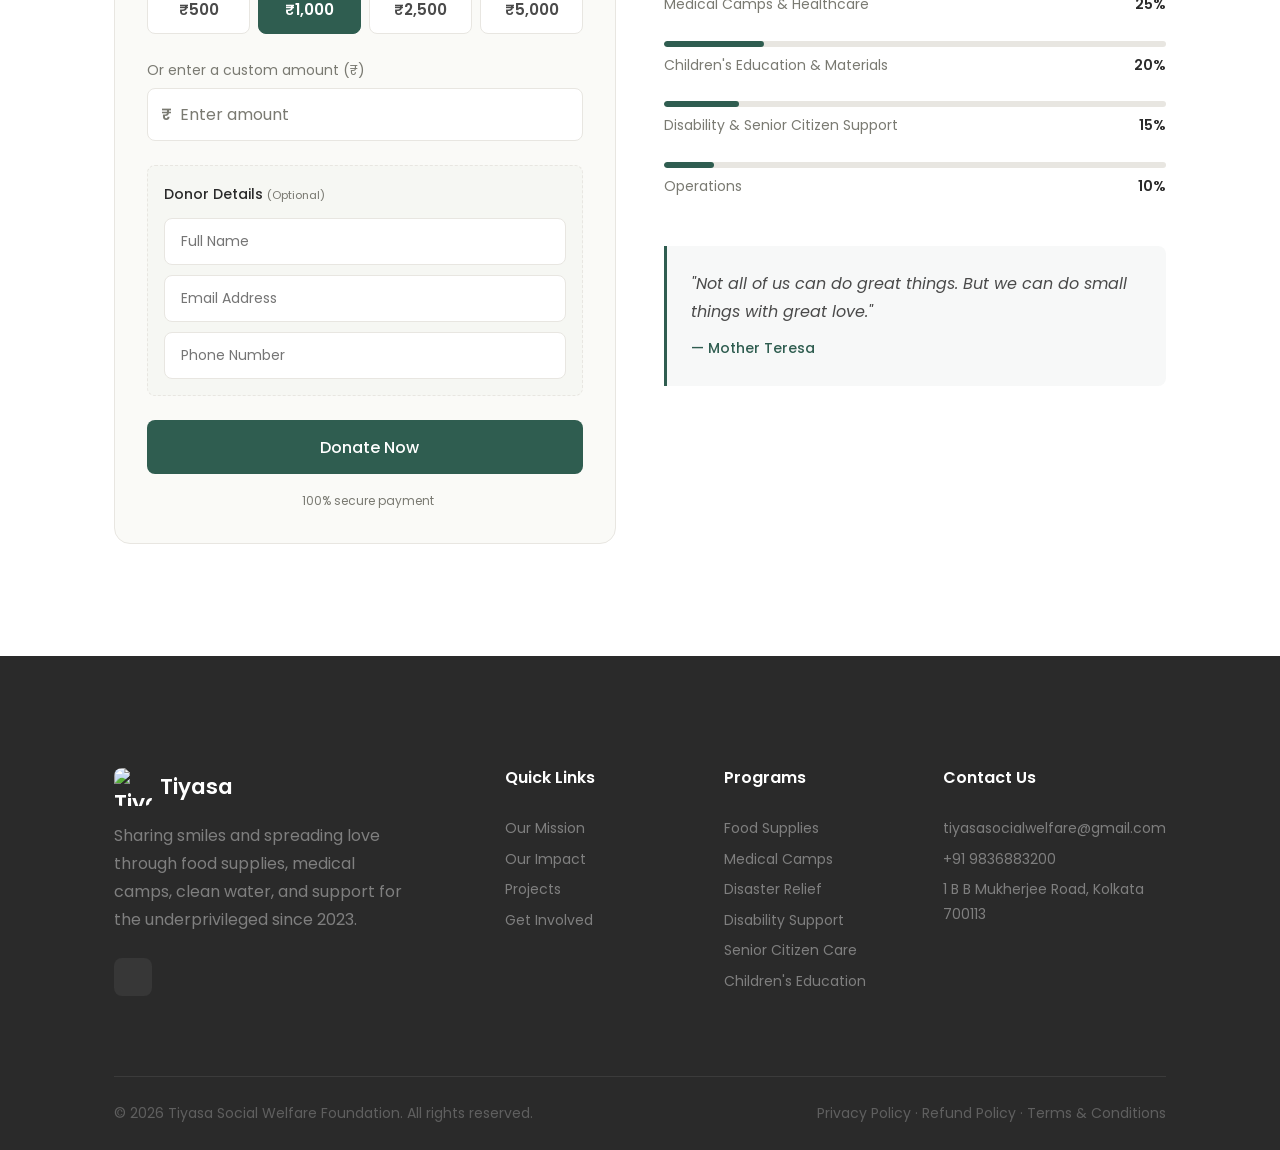
==== commit d5e4e993: "Final Handover Checks: Replace Clean Water, update counters, fix target blanks, shift image" ====
--- a/index.html
+++ b/index.html
@@ -56,7 +56,7 @@
             <!-- Image Frame -->
             <div class="hero-frame">
                 <div class="hero-slideshow" id="heroSlideshow">
-                    <img src="assets/Blood Donation Camp/Blood Donation (0).jpg" alt="Blood Donation Camp" class="hero-slide active" loading="eager" />
+                    <img src="assets/Blood Donation Camp/Blood Donation (0).jpg" alt="Blood Donation Camp" class="hero-slide active" loading="eager" style="object-position: center 0%;" />
                     <img src="assets/Child Support/Child Support (0).jpeg" alt="Child Support" class="hero-slide" loading="lazy" />
                     <img src="assets/Clothes Support (0).jpeg" alt="Clothes Support" class="hero-slide" loading="lazy" />
                     <img src="assets/Disability Support/Disability (0).png" alt="Disability Support" class="hero-slide" loading="lazy" />
@@ -115,11 +115,11 @@
 
             <div class="mission-grid">
                 <div class="mission-card reveal">
-                    <div class="mission-icon"><i class="ph ph-drop"></i></div>
-                    <h3>Clean Water Access</h3>
-                    <p>
-                        Providing safe and clean drinking water to underserved communities,
-                        ensuring every family has access to this basic necessity.
+                    <div class="mission-icon"><i class="ph ph-eye"></i></div>
+                    <h3>Free Eye Camps</h3>
+                    <p>
+                        Organizing free eye checkup camps and providing cataract surgeries to prevent 
+                        blindness and restore vision for the underprivileged.
                     </p>
                 </div>
 
@@ -192,7 +192,7 @@
                     <div class="impact-label">Camps Conducted</div>
                 </div>
                 <div class="impact-stat">
-                    <div class="impact-number" data-count="6" data-suffix="">0</div>
+                    <div class="impact-number" data-count="10" data-suffix="+">0</div>
                     <div class="impact-label">Focus Programs</div>
                 </div>
                 <div class="impact-stat">
@@ -426,7 +426,7 @@
                         clean water, and support for the underprivileged since 2023.
                     </p>
                     <div class="footer-socials">
-                        <a href="https://twitter.com/Tiyasa2023" target="_blank" rel="noopener" class="social-link"
+                        <a href="https://twitter.com/Tiyasa2023" target="_blank" rel="noopener noreferrer" class="social-link"
                             aria-label="Twitter"><i class="ph ph-twitter-logo"></i></a>
                     </div>
                 </div>
--- a/css/styles.css
+++ b/css/styles.css
@@ -356,7 +356,8 @@
 
 .hero-top-badge {
     text-align: left;
-    margin-bottom: var(--space-md);
+    margin-bottom: var(--space-lg);
+    margin-top: -1rem;
 }
 
 .hero-badge {
@@ -477,7 +478,8 @@
 .hero-slideshow {
     position: relative;
     width: 100%;
-    aspect-ratio: 21 / 9;
+    aspect-ratio: 16 / 9;
+    max-height: 600px;
     border-radius: var(--radius-lg);
     overflow: hidden;
     border: 4px solid var(--clr-white);
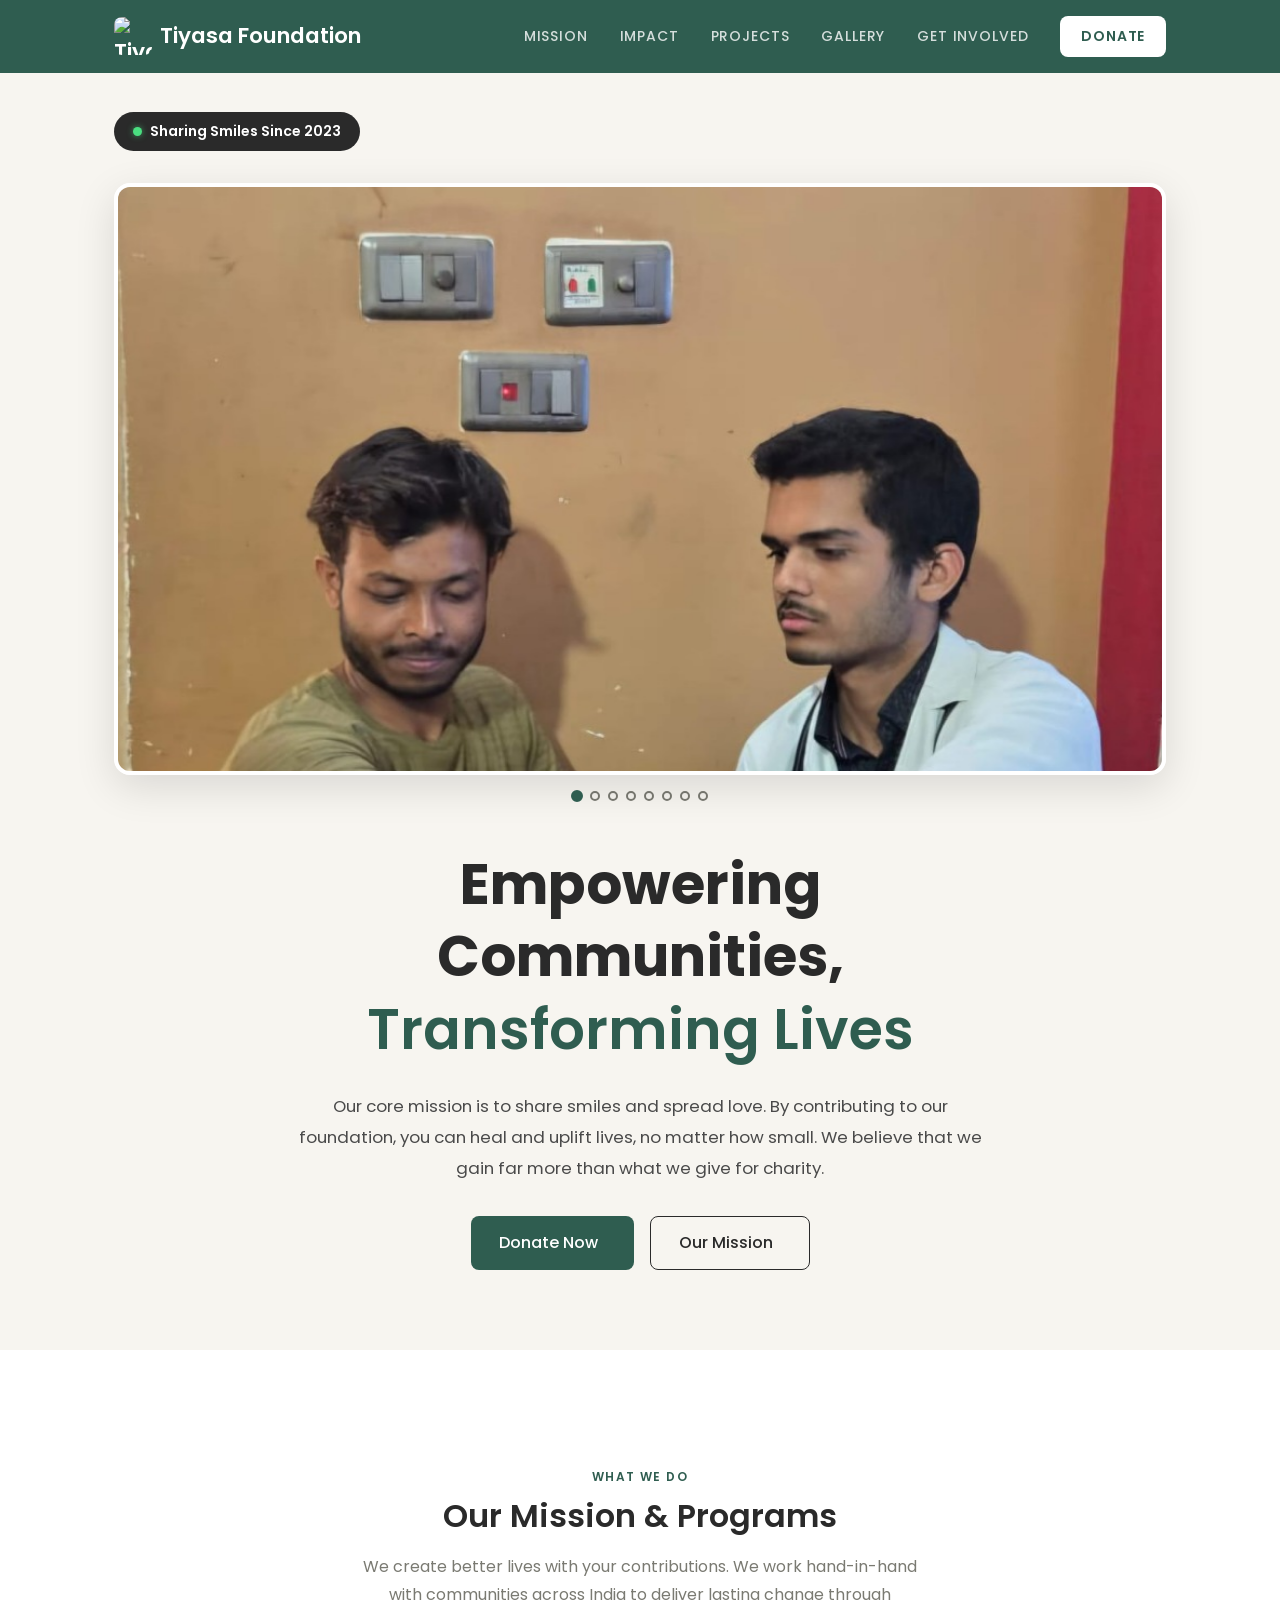
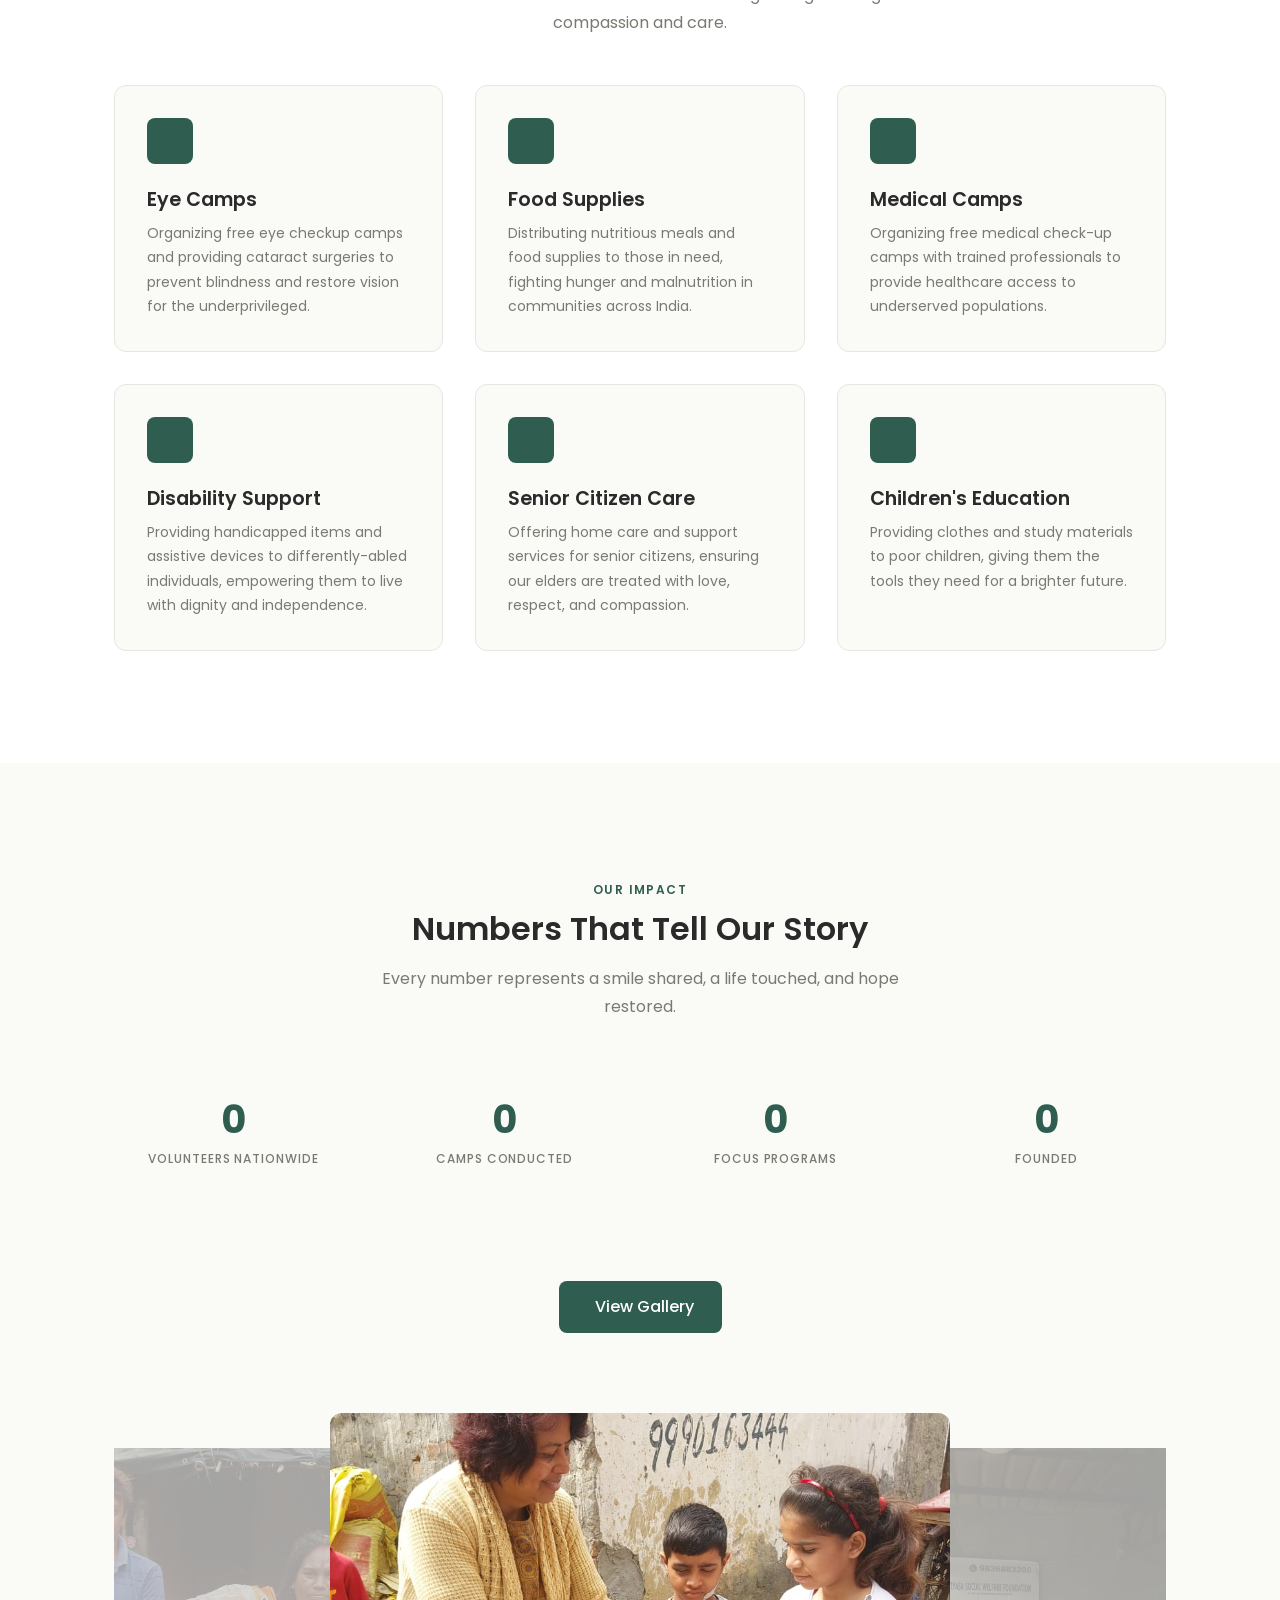
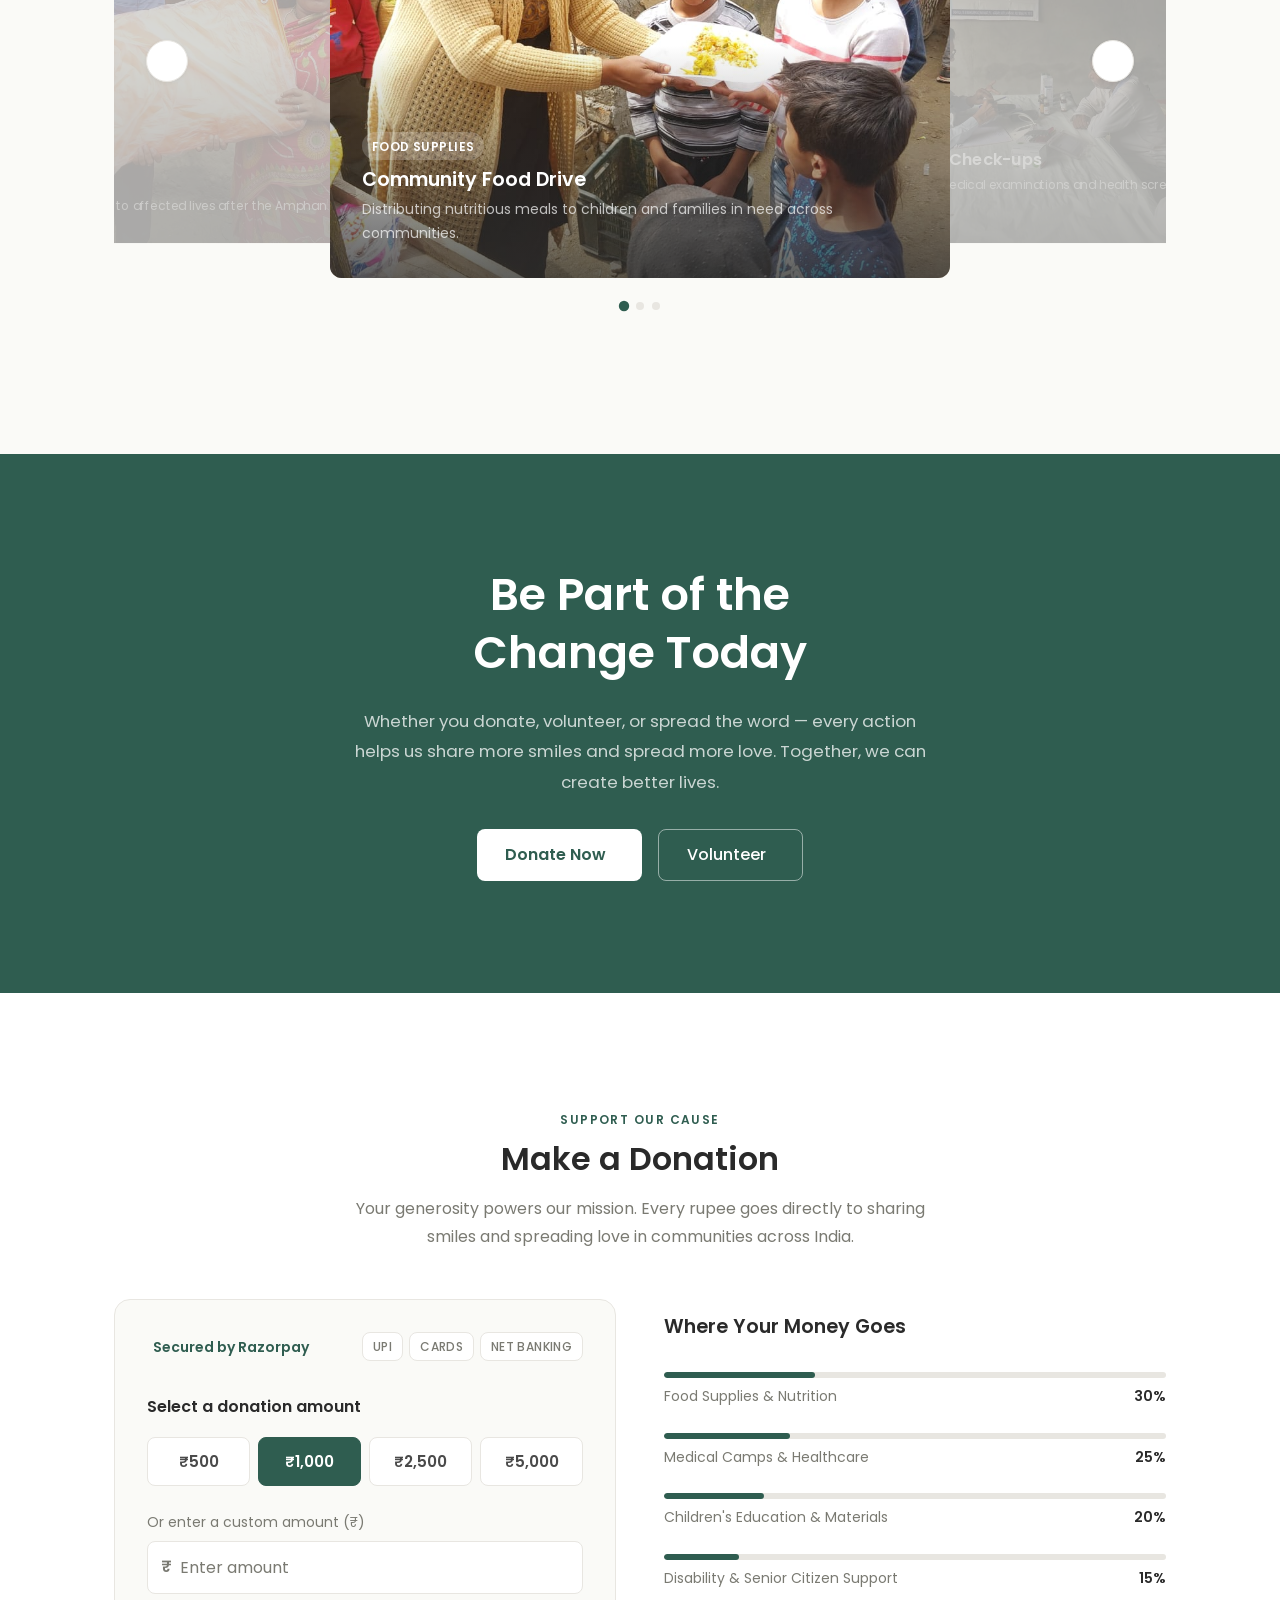
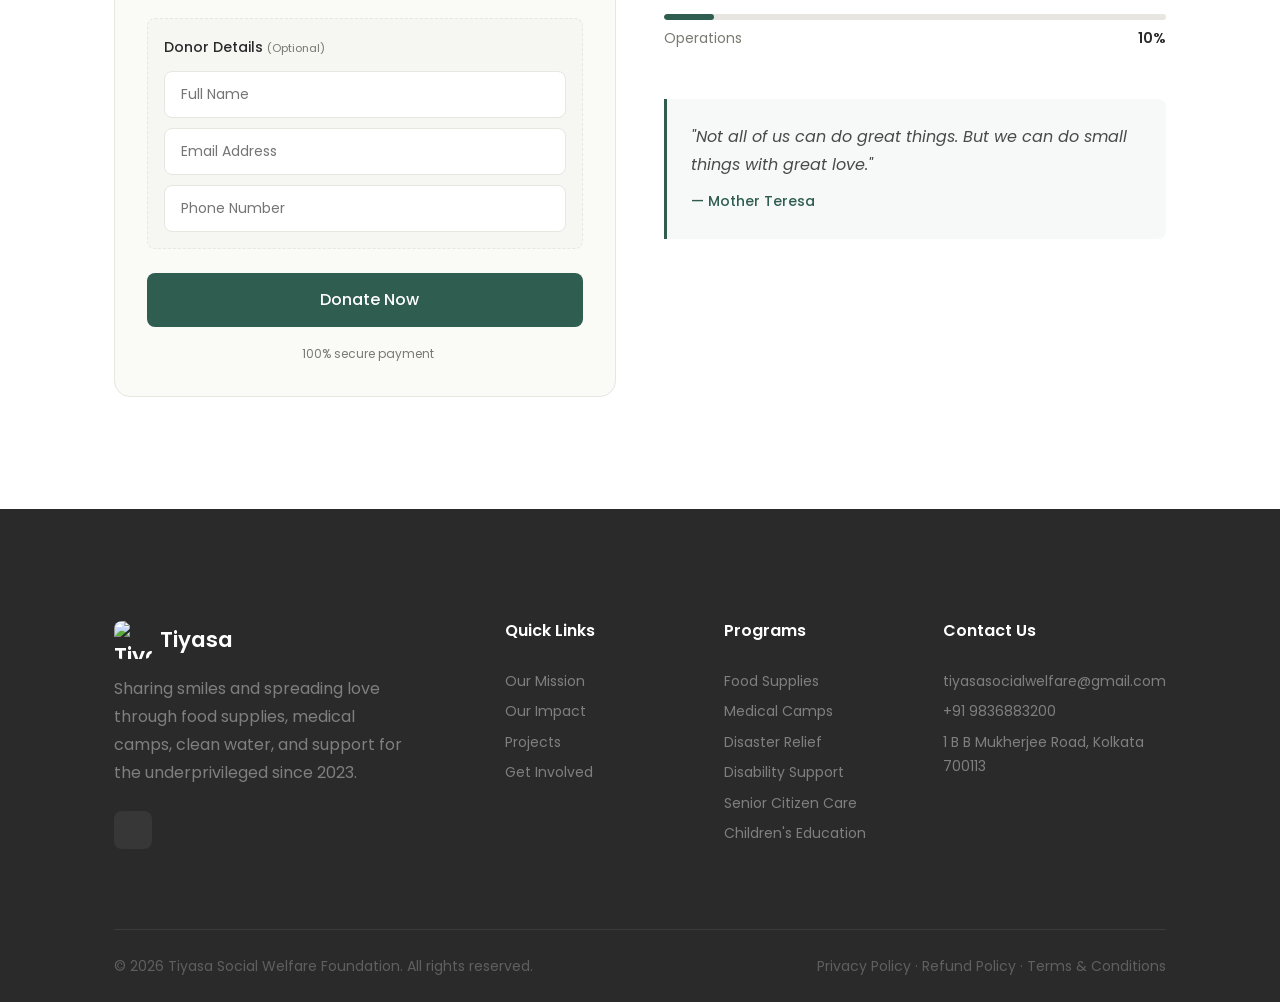
==== commit e4794b08: "Copy adjustments: remove hero impact counters, change 'Free Eye Camps' to 'Eye Camps'" ====
--- a/index.html
+++ b/index.html
@@ -83,20 +83,7 @@
                     <a href="#mission" class="btn btn-outline-black">Our Mission <i class="ph ph-play-circle"></i></a>
                 </div>
 
-                <div class="hero-stats">
-                    <div class="hero-stat">
-                        <span class="stat-number" data-count="1000" data-suffix="+">0</span>
-                        <span class="stat-label">Camps Conducted</span>
-                    </div>
-                    <div class="hero-stat">
-                        <span class="stat-number" data-count="100" data-suffix="+">0</span>
-                        <span class="stat-label">Volunteers Across India</span>
-                    </div>
-                    <div class="hero-stat">
-                        <span class="stat-number" data-count="6" data-suffix="">0</span>
-                        <span class="stat-label">Focus Areas</span>
-                    </div>
-                </div>
+
             </div>
         </div>
     </section>
@@ -116,7 +103,7 @@
             <div class="mission-grid">
                 <div class="mission-card reveal">
                     <div class="mission-icon"><i class="ph ph-eye"></i></div>
-                    <h3>Free Eye Camps</h3>
+                    <h3>Eye Camps</h3>
                     <p>
                         Organizing free eye checkup camps and providing cataract surgeries to prevent 
                         blindness and restore vision for the underprivileged.
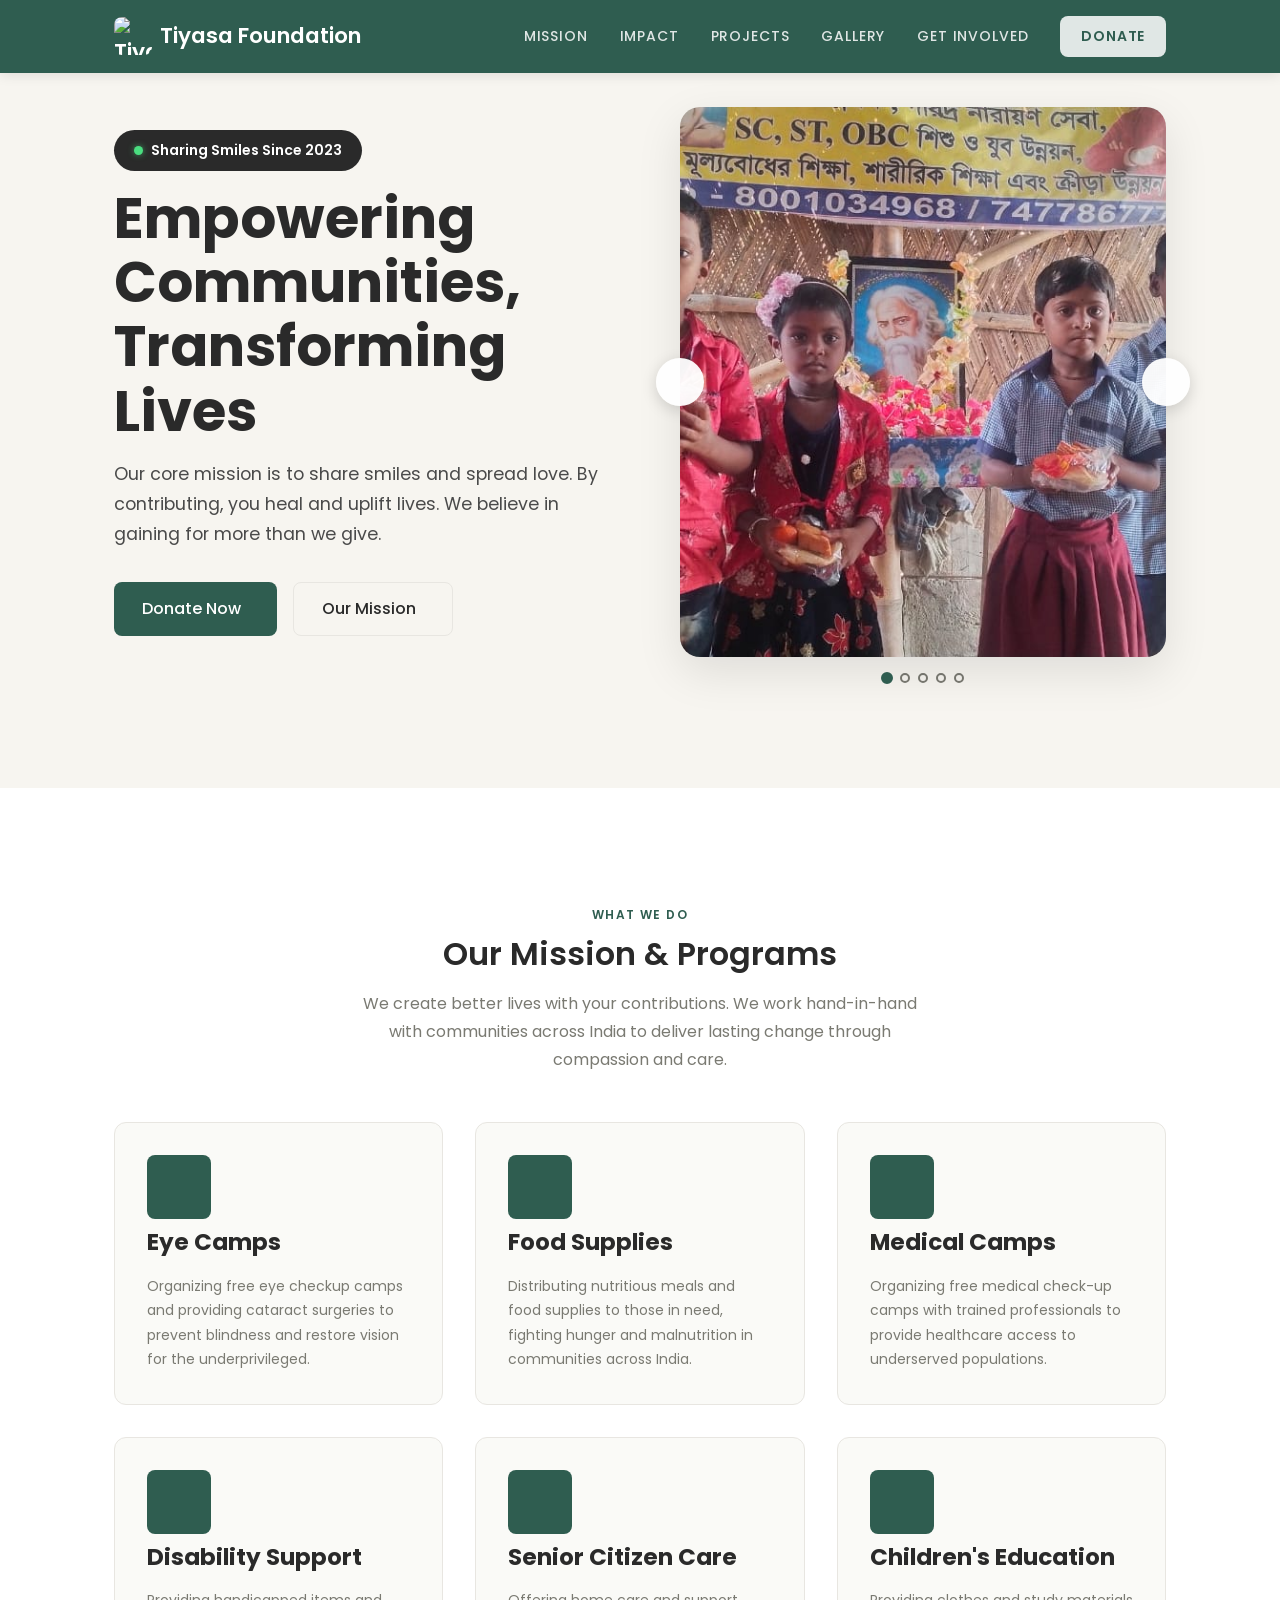
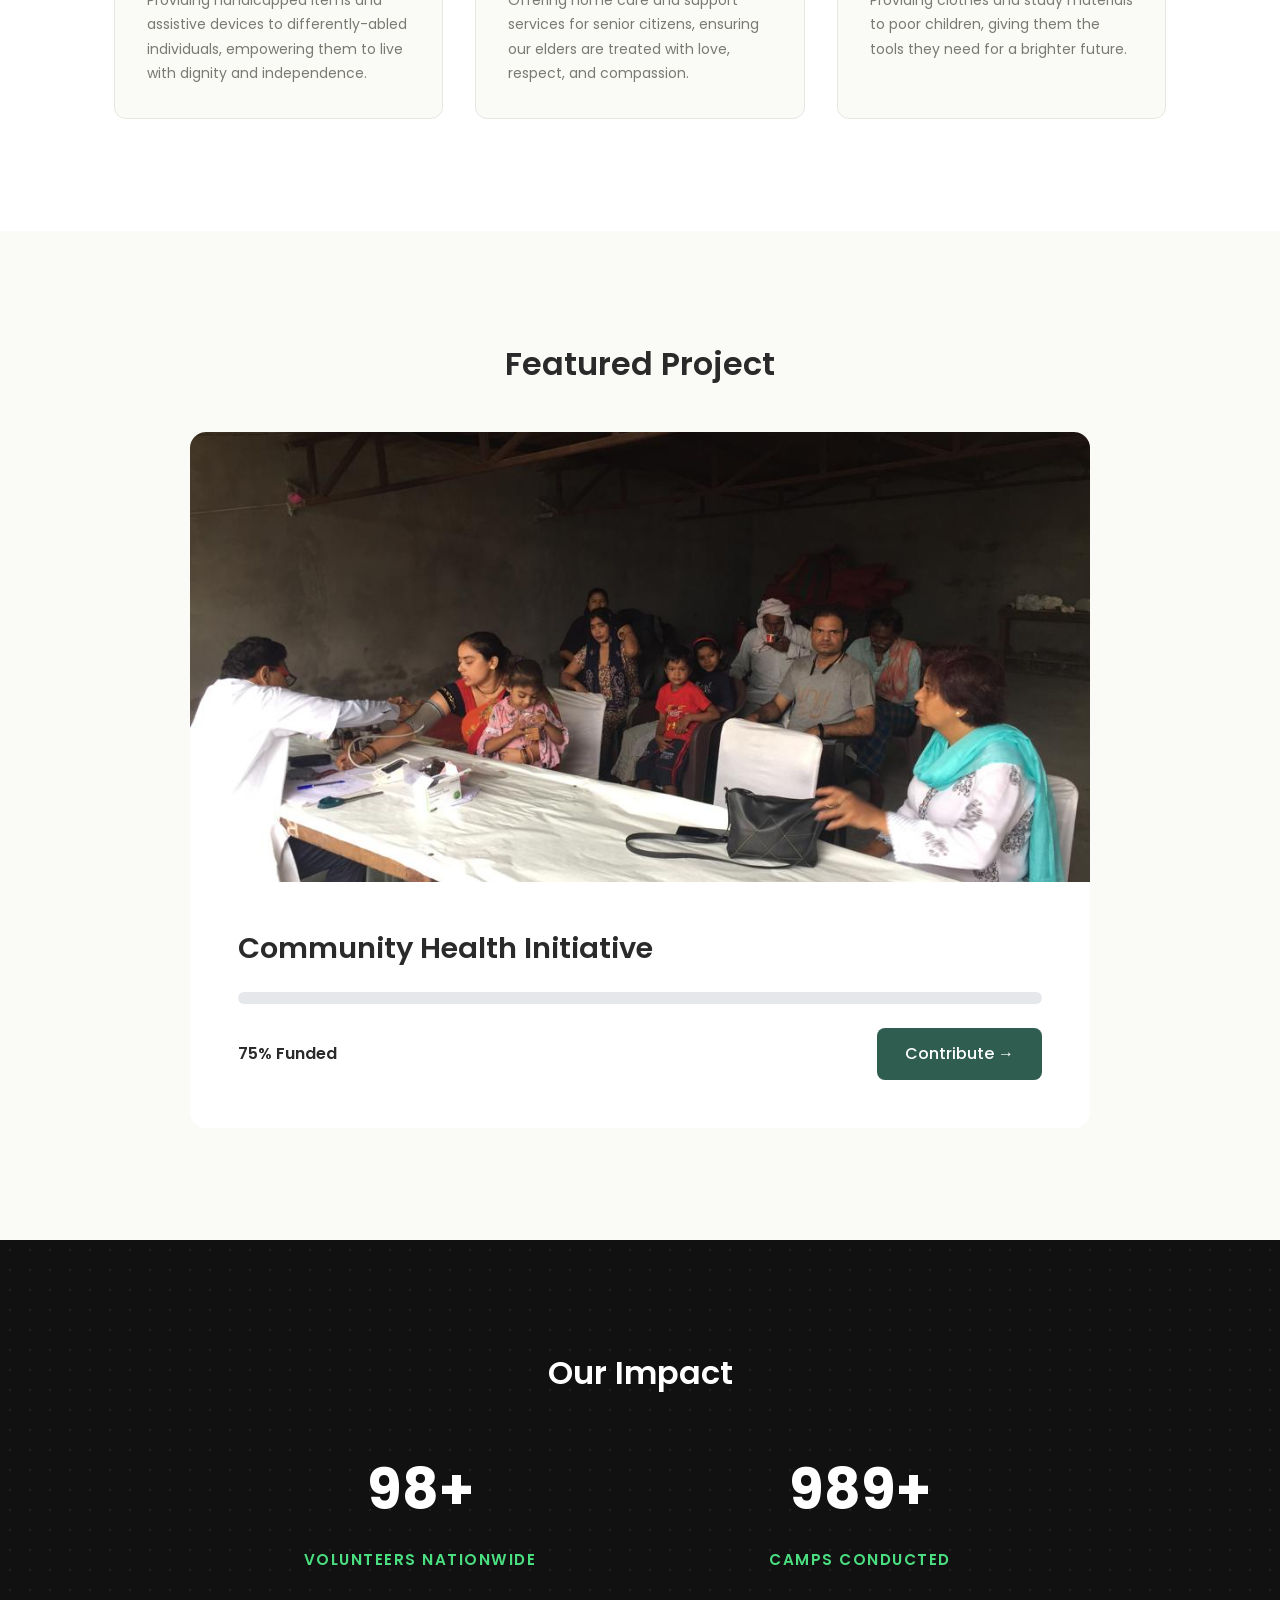
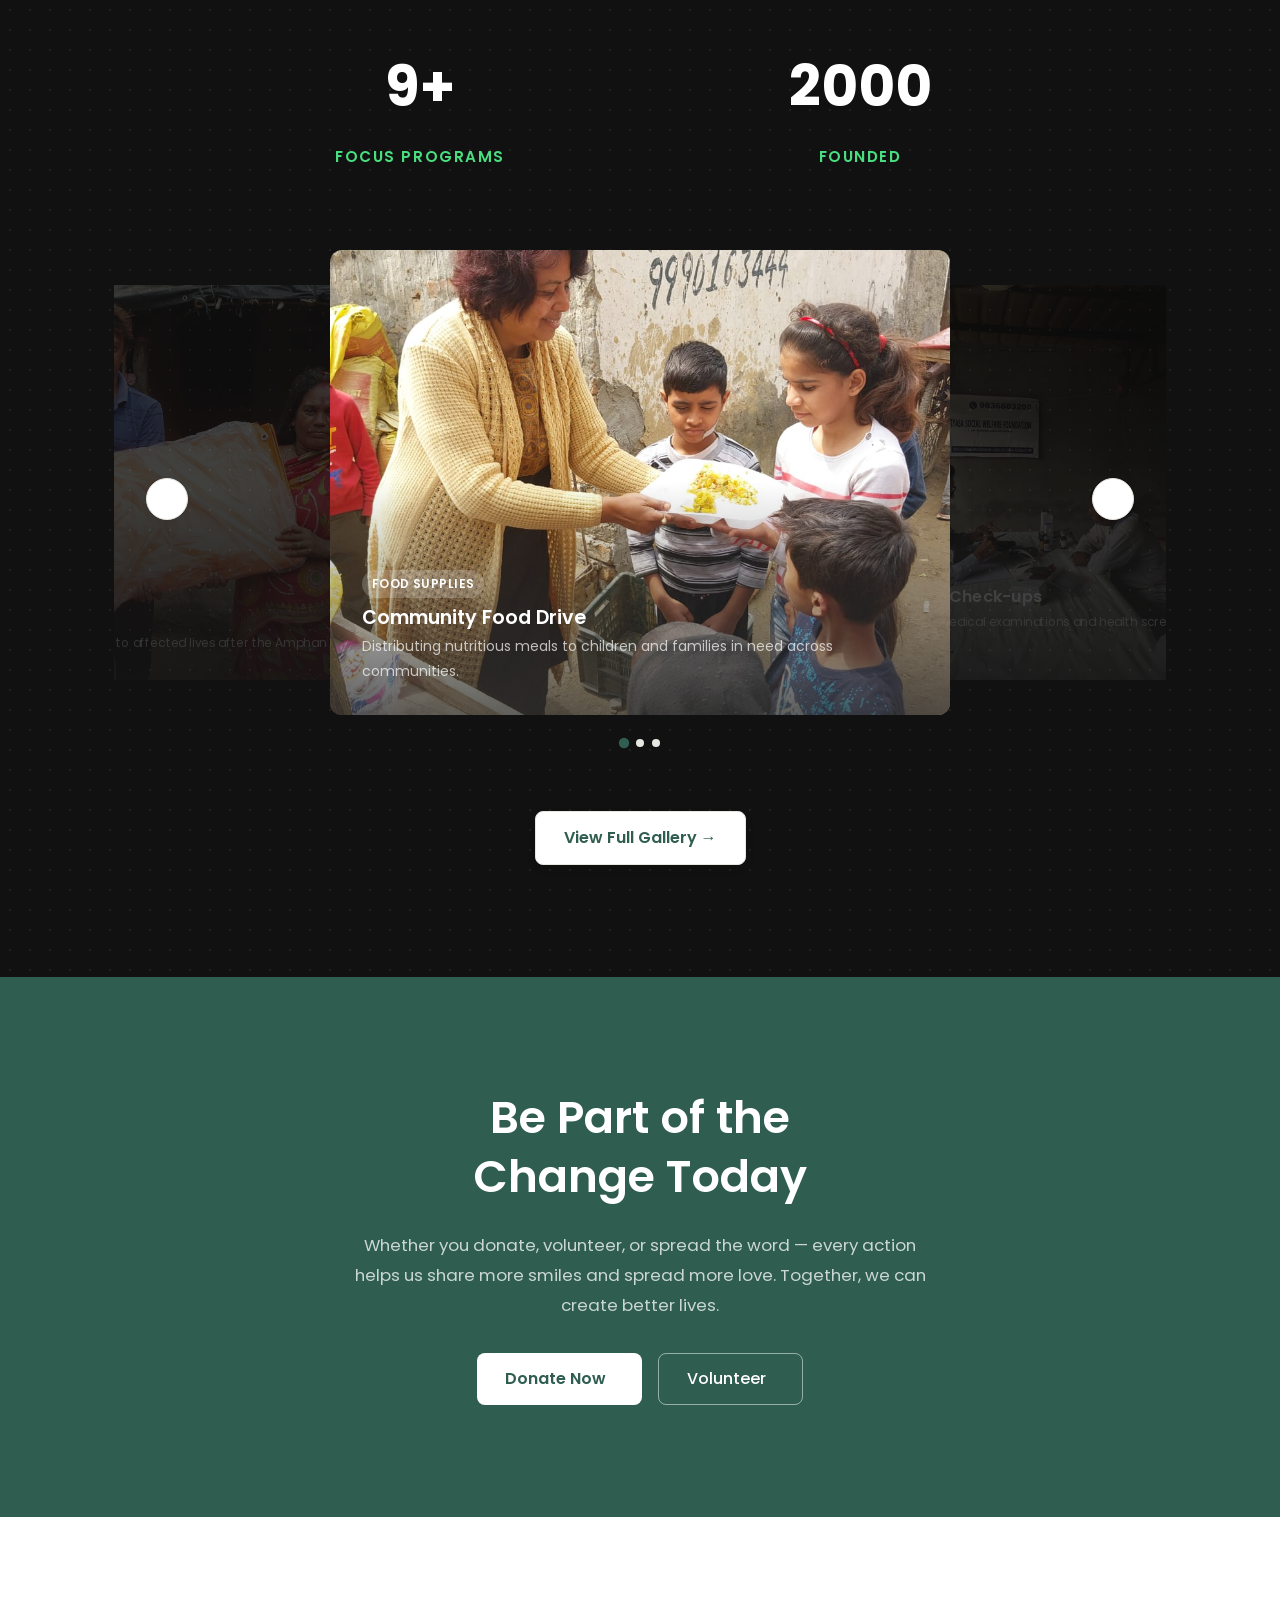
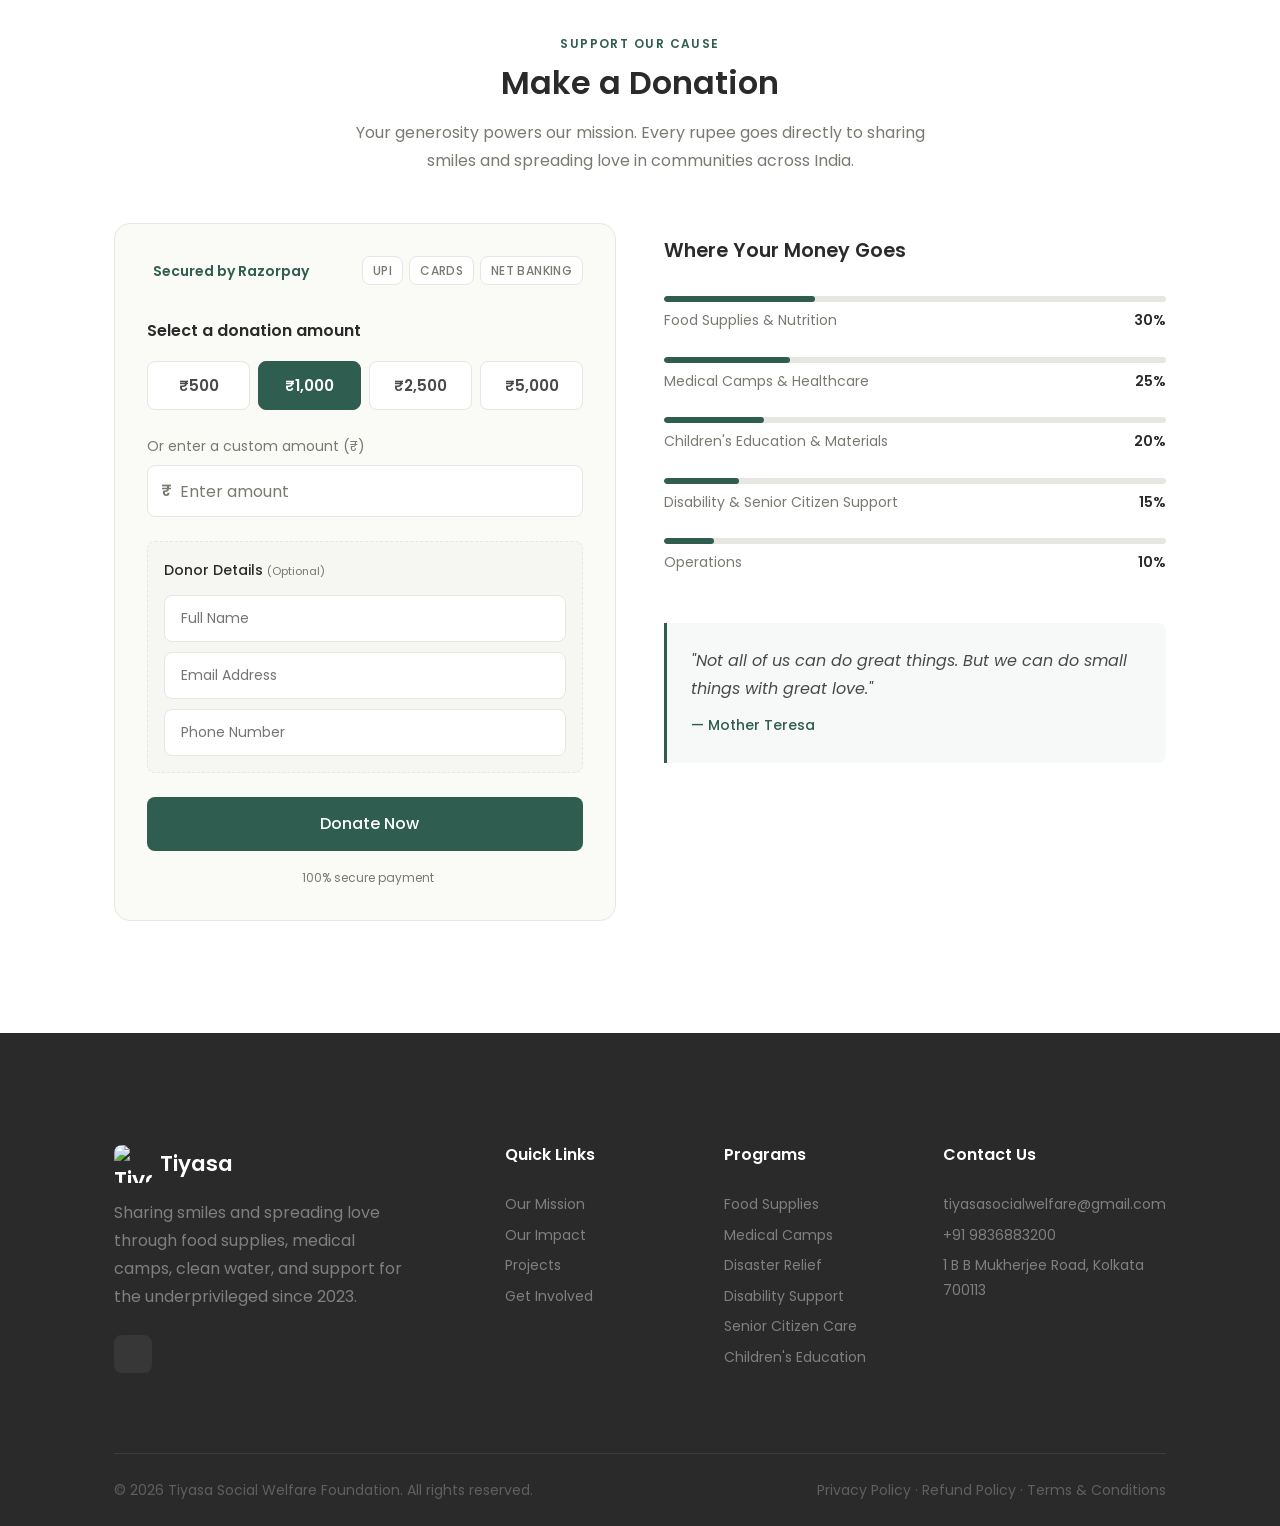
==== commit 39b04b57: "UI: Integrate modernized Stitch prototype layout and finalize responsive geometries" ====
--- a/index.html
+++ b/index.html
@@ -31,7 +31,7 @@
                 <li><a href="#projects">Projects</a></li>
                 <li><a href="gallery.html">Gallery</a></li>
                 <li><a href="#involved">Get Involved</a></li>
-                <li><a href="#donate" class="btn btn-primary nav-cta">Donate</a></li>
+                <li><a href="#donate" class="btn btn-white nav-cta">Donate</a></li>
             </ul>
 
             <button class="nav-toggle" id="navToggle" aria-label="Toggle navigation menu" aria-expanded="false">
@@ -44,46 +44,53 @@
 
 
     <section class="hero" id="hero">
-        <div class="container">
-            <!-- Badge: left-aligned, visible -->
-            <div class="hero-top-badge">
-                <span class="hero-badge">
-                    <span class="pulse"></span>
-                    Sharing Smiles Since 2023
-                </span>
-            </div>
-
-            <!-- Image Frame -->
-            <div class="hero-frame">
-                <div class="hero-slideshow" id="heroSlideshow">
-                    <img src="assets/Blood Donation Camp/Blood Donation (0).jpg" alt="Blood Donation Camp" class="hero-slide active" loading="eager" style="object-position: center 0%;" />
-                    <img src="assets/Child Support/Child Support (0).jpeg" alt="Child Support" class="hero-slide" loading="lazy" />
-                    <img src="assets/Clothes Support (0).jpeg" alt="Clothes Support" class="hero-slide" loading="lazy" />
-                    <img src="assets/Disability Support/Disability (0).png" alt="Disability Support" class="hero-slide" loading="lazy" />
-                    <img src="assets/Food Camp/Food Camp (0).jpeg" alt="Food Camp" class="hero-slide" loading="lazy" />
-                    <img src="assets/Free Eye Camp/Eye Camp (0).jpeg" alt="Free Eye Camp" class="hero-slide" loading="lazy" />
-                    <img src="assets/Free Eye Surgery/Eye Surgery (0).jpeg" alt="Free Eye Surgery" class="hero-slide" loading="lazy" />
-                    <img src="assets/Medical Camp/Medical Checkup (0).jpeg" alt="Medical Checkup Camp" class="hero-slide" loading="lazy" />
-                </div>
-                <div class="hero-dots" id="heroDots"></div>
-            </div>
-
-            <!-- Text + Stats combined -->
+        <div class="container hero-split-container">
+            <!-- Text Content -->
             <div class="hero-content">
-                <h1>Empowering Communities,<br /><span class="highlight">Transforming Lives</span></h1>
+                <div class="hero-top-badge desktop-only">
+                    <span class="hero-badge">
+                        <span class="pulse"></span>
+                        Sharing Smiles Since 2023
+                    </span>
+                </div>
+
+                <h1>Empowering Communities,<br />Transforming Lives</h1>
 
                 <p class="hero-description">
-                    Our core mission is to share smiles and spread love. By contributing to our
-                    foundation, you can heal and uplift lives, no matter how small. We believe that
-                    we gain far more than what we give for charity.
+                    Our core mission is to share smiles and spread love. By contributing, you
+                    heal and uplift lives. We believe in gaining for more than we give.
                 </p>
 
                 <div class="hero-actions">
                     <a href="#donate" class="btn btn-primary">Donate Now <i class="ph ph-heart"></i></a>
-                    <a href="#mission" class="btn btn-outline-black">Our Mission <i class="ph ph-play-circle"></i></a>
-                </div>
-
-
+                    <a href="#mission" class="btn btn-outline-dark">Our Mission <i class="ph ph-arrow-right"></i></a>
+                </div>
+            </div>
+
+            <!-- Image Frame -->
+            <div class="hero-slider-block">
+                <div class="hero-top-badge mobile-only">
+                    <span class="hero-badge">
+                        <span class="pulse"></span>
+                        Sharing Smiles Since 2023
+                    </span>
+                </div>
+
+                <div class="hero-bg-slider-wrapper">
+                    <button class="hero-nav-arrow prev" id="heroPrev"><i class="ph ph-caret-left"></i></button>
+                    
+                    <div class="hero-bg-slider" id="heroBgSlider">
+                        <img src="assets/Child Support/Child Support (0).jpeg" class="hero-bg-slide active" loading="eager" />
+                        <img src="assets/Blood Donation Camp/Blood Donation (0).jpg" class="hero-bg-slide" loading="lazy" />
+                        <img src="assets/Disability Support/Disability (0).png" class="hero-bg-slide" loading="lazy" />
+                        <img src="assets/Food Camp/Food Camp (0).jpeg" class="hero-bg-slide" loading="lazy" />
+                        <img src="assets/Medical Camp/Medical Checkup (0).jpeg" class="hero-bg-slide" loading="lazy" />
+                    </div>
+                    
+                    <button class="hero-nav-arrow next" id="heroNext"><i class="ph ph-caret-right"></i></button>
+                </div>
+                
+                <div class="hero-dots" id="heroDots"></div>
             </div>
         </div>
     </section>
@@ -159,14 +166,33 @@
     </section>
 
 
+    <section class="featured-project section-padding" id="featured">
+        <div class="container">
+            <div class="section-header text-center reveal">
+                <h2 class="section-title">Featured Project</h2>
+            </div>
+            <div class="featured-card reveal">
+                <img src="assets/Medical Camp/Medical Checkup (0).jpeg" alt="Featured Project" class="featured-image" />
+                <div class="featured-content">
+                    <h3>Community Health Initiative</h3>
+                    <div class="progress-wrapper">
+                        <div class="progress-bar">
+                            <div class="progress-fill" style="width: 75%;"></div>
+                        </div>
+                    </div>
+                    <div class="featured-meta">
+                        <span class="funded">75% Funded</span>
+                        <a href="#donate" class="btn btn-primary">Contribute &rarr;</a>
+                    </div>
+                </div>
+            </div>
+        </div>
+    </section>
+
     <section class="impact section-padding" id="impact">
         <div class="container">
             <div class="section-header text-center reveal">
-                <span class="section-label">Our Impact</span>
-                <h2 class="section-title">Numbers That Tell Our Story</h2>
-                <p class="section-subtitle">
-                    Every number represents a smile shared, a life touched, and hope restored.
-                </p>
+                <h2 class="section-title" style="color: white;">Our Impact</h2>
             </div>
 
             <div class="impact-grid reveal">
@@ -189,11 +215,6 @@
             </div>
 
 
-            <div class="gallery-cta text-center reveal">
-                <a href="./gallery" class="btn btn-primary">
-                    <i class="ph ph-images-square"></i> View Gallery
-                </a>
-            </div>
 
             <div class="carousel-section reveal" id="projects">
                 <div class="carousel-wrapper">
@@ -244,6 +265,10 @@
                     </button>
 
                     <div class="carousel-dots" id="carouselDots"></div>
+                </div>
+
+                <div class="gallery-btn-wrapper text-center reveal" style="margin-top: 2rem;">
+                    <a href="gallery.html" class="btn btn-white gallery-cta-sober">View Full Gallery &rarr;</a>
                 </div>
             </div>
         </div>
--- a/css/styles.css
+++ b/css/styles.css
@@ -221,13 +221,13 @@
     z-index: 1000;
     padding: var(--space-sm) 0;
     background: var(--clr-primary);
+    box-shadow: 0 2px 12px rgba(0, 0, 0, 0.1);
     transition: all var(--transition-normal);
 }
 
 .navbar.scrolled {
     background: rgba(47, 93, 80, 0.98);
     backdrop-filter: blur(12px);
-    box-shadow: 0 2px 12px rgba(0, 0, 0, 0.1);
     padding: 0.5rem 0;
 }
 
@@ -270,13 +270,15 @@
 }
 
 .nav-links a {
-    color: rgba(255, 255, 255, 0.8);
+    color: var(--clr-white);
     font-weight: 500;
     font-size: var(--fs-small);
     text-transform: uppercase;
     letter-spacing: 0.06em;
     position: relative;
     padding-bottom: 2px;
+    opacity: 0.85;
+    transition: opacity var(--transition-fast);
 }
 
 .nav-links a::after {
@@ -291,7 +293,7 @@
 }
 
 .nav-links a:hover {
-    color: var(--clr-white);
+    opacity: 1;
 }
 
 .nav-links a:hover::after {
@@ -350,36 +352,80 @@
 .hero {
     position: relative;
     background: var(--clr-hero-bg);
-    padding: calc(80px + var(--space-xl)) 0 var(--space-2xl);
+    min-height: 80vh;
+    display: flex;
+    align-items: center;
     overflow: hidden;
+    padding-top: 50px;
+    padding-bottom: var(--space-xl);
+}
+
+.hero-split-container {
+    display: flex;
+    align-items: center;
+    gap: var(--space-2xl);
+    width: 100%;
+}
+
+.hero-slider-block {
+    flex: 1;
+    position: relative;
+    display: flex;
+    flex-direction: column;
+}
+
+.hero-bg-slider-wrapper {
+    position: relative;
+}
+
+.hero-bg-slider {
+    position: relative;
+    width: 100%;
+    height: 550px;
+    border-radius: 20px;
+    overflow: hidden;
+    box-shadow: 0 15px 45px rgba(0,0,0,0.1);
+    z-index: 0;
+}
+
+.hero-bg-slide {
+    position: absolute;
+    top: 0;
+    left: 0;
+    width: 100%;
+    height: 100%;
+    object-fit: cover;
+    opacity: 0;
+    transition: opacity 1s ease-in-out;
+}
+
+.hero-bg-slide.active { opacity: 1; }
+
+.hero-content {
+    flex: 1;
+    max-width: 600px;
+    text-align: left;
+    margin: 0;
+    padding: var(--space-2xl) 0;
 }
 
 .hero-top-badge {
-    text-align: left;
-    margin-bottom: var(--space-lg);
-    margin-top: -1rem;
-}
+    margin-bottom: var(--space-sm);
+}
+
+.mobile-only { display: none; }
 
 .hero-badge {
     display: inline-flex;
     align-items: center;
     gap: var(--space-xs);
-    background: var(--clr-dark);
-    border: none;
-    padding: 0.45rem 1.2rem;
+    background: #2a2a2a;
+    padding: 0.5rem 1.25rem;
     border-radius: 100px;
     color: var(--clr-white);
     font-size: var(--fs-small);
     font-weight: 600;
-    animation: fadeInUp 0.8s var(--ease-out) 0.2s both;
-}
-
-.hero-content {
-    text-align: center;
-    max-width: 700px;
-    margin: var(--space-xl) auto 0;
-}
-
+}
 
 .hero-badge .pulse {
     width: 9px;
@@ -391,52 +437,96 @@
 }
 
 @keyframes greenPulse {
-    0% {
-        opacity: 1;
-        transform: scale(1);
-        box-shadow: 0 0 6px rgba(74, 222, 128, 0.6);
-    }
-
-    50% {
-        opacity: 0.6;
-        transform: scale(1.3);
-        box-shadow: 0 0 14px rgba(74, 222, 128, 0.8);
-    }
-
-    100% {
-        opacity: 1;
-        transform: scale(1);
-        box-shadow: 0 0 6px rgba(74, 222, 128, 0.6);
-    }
+    0%   { opacity: 1; transform: scale(1); box-shadow: 0 0 6px rgba(74, 222, 128, 0.6); }
+    50%  { opacity: 0.6; transform: scale(1.3); box-shadow: 0 0 14px rgba(74, 222, 128, 0.8); }
+    100% { opacity: 1; transform: scale(1); box-shadow: 0 0 6px rgba(74, 222, 128, 0.6); }
 }
 
 .hero h1 {
-    font-size: var(--fs-display);
+    font-size: 3.5rem;
     font-weight: 700;
     color: var(--clr-dark);
+    margin-bottom: var(--space-sm);
+    line-height: 1.15;
+}
+
+.hero-description {
+    font-size: 1.1rem;
+    color: var(--clr-body);
+    line-height: 1.7;
+    margin-bottom: var(--space-lg);
+    max-width: 500px;
+}
+
+.hero-actions {
+    display: flex;
+    gap: var(--space-sm);
+    justify-content: flex-start;
     margin-bottom: var(--space-md);
-    animation: fadeInUp 0.8s var(--ease-out) 0.4s both;
-}
-
-.hero h1 .highlight {
-    color: var(--clr-primary);
-    font-weight: 600;
-}
-
-.hero-description {
-    font-size: 1.05rem;
-    color: var(--clr-body);
-    line-height: 1.85;
-    margin-bottom: var(--space-lg);
-    animation: fadeInUp 0.8s var(--ease-out) 0.6s both;
-}
-
-.hero-actions {
-    display: flex;
-    gap: var(--space-sm);
-    flex-wrap: wrap;
+}
+
+.hero-nav-arrow {
+    position: absolute;
+    top: 50%;
+    transform: translateY(-50%);
+    width: 48px;
+    height: 48px;
+    border-radius: 50%;
+    background: rgba(255, 255, 255, 0.95);
+    color: var(--clr-dark);
+    border: none;
+    box-shadow: 0 4px 15px rgba(0,0,0,0.15);
+    display: flex;
+    align-items: center;
     justify-content: center;
-    animation: fadeInUp 0.8s var(--ease-out) 0.8s both;
+    font-size: 1.5rem;
+    cursor: pointer;
+    z-index: 10;
+    transition: all 0.3s;
+}
+
+.hero-nav-arrow:hover {
+    background: var(--clr-white);
+    transform: translateY(-50%) scale(1.1);
+}
+
+.hero-nav-arrow.prev { left: -24px; }
+.hero-nav-arrow.next { right: -24px; }
+
+@media (max-width: 900px) {
+    .hero-split-container {
+        flex-direction: column-reverse;
+        gap: var(--space-lg);
+    }
+    .hero {
+        padding-top: calc(70px + 2rem);
+    }
+    .hero-content {
+        padding: 0 1rem;
+        width: 100%;
+        text-align: center;
+        margin: 0 auto;
+    }
+    .mobile-only {
+        display: flex;
+        justify-content: flex-start;
+        margin-left: calc(50% - 50vw + 5px);
+        margin-bottom: 1rem;
+    }
+    .desktop-only { display: none; }
+    .hero-bg-slider {
+        height: auto;
+        min-height: unset;
+        aspect-ratio: 16 / 10;
+        width: calc(100vw - 10px);
+        margin-left: calc(50% - 50vw + 5px);
+        margin-top: 1rem;
+        border-radius: 12px;
+    }
+    .hero-gallery-btn { text-align: center !important; }
+    .hero h1 { font-size: 2.5rem; }
+    .hero-actions { justify-content: center; }
+    .hero-nav-arrow { display: none; }
 }
 
 /* ── Hero Stats (inside hero-content) ── */
@@ -479,11 +569,17 @@
     position: relative;
     width: 100%;
     aspect-ratio: 16 / 9;
-    max-height: 600px;
     border-radius: var(--radius-lg);
     overflow: hidden;
     border: 4px solid var(--clr-white);
     box-shadow: 0 12px 40px rgba(0, 0, 0, 0.12);
+}
+
+@media (min-width: 768px) {
+    .hero-slideshow {
+        aspect-ratio: 21 / 9;
+        max-height: 550px;
+    }
 }
 
 .hero-slide {
@@ -580,7 +676,7 @@
 
 .mission-grid {
     display: grid;
-    grid-template-columns: repeat(3, 1fr);
+    grid-template-columns: repeat(auto-fit, minmax(280px, 1fr));
     gap: var(--space-lg);
 }
 
@@ -592,31 +688,57 @@
     transition: all var(--transition-normal);
 }
 
+.involved-card {
+    background: var(--clr-primary);
+    padding: var(--space-xl);
+    border-radius: var(--radius-lg);
+    color: var(--clr-white);
+    border: none;
+    transition: transform var(--transition-normal);
+}
+
+.involved-card:hover {
+    transform: translateY(-5px);
+}
+
+.involved-card h3 {
+    font-size: 1.5rem;
+    font-weight: 700;
+    color: var(--clr-white);
+    margin-bottom: var(--space-sm);
+}
+
+.involved-card p {
+    color: rgba(255, 255, 255, 0.9);
+    margin-bottom: var(--space-md);
+}
+
 .mission-card::before {
     display: none;
 }
 
-.mission-card:hover {
-    transform: translateY(-2px);
-    box-shadow: var(--shadow-md);
-    border-color: transparent;
+@media (max-width: 768px) {
+    .mission-card { padding: var(--space-xl); }
+}
+
+.mission-card h3 {
+    font-size: 1.45rem;
+    font-weight: 700;
+    color: var(--clr-dark);
+    margin-bottom: var(--space-sm);
 }
 
 .mission-icon {
-    width: 46px;
-    height: 46px;
+    width: 64px;
+    height: 64px;
     background: var(--clr-primary);
+    color: var(--clr-white);
     border-radius: var(--radius-sm);
     display: flex;
     align-items: center;
     justify-content: center;
-    font-size: 1.2rem;
+    font-size: 2rem;
     margin-bottom: var(--space-md);
-    color: var(--clr-white);
-}
-
-.mission-card h3 {
-    font-size: var(--fs-h3);
     margin-bottom: var(--space-xs);
 }
 
@@ -627,10 +749,75 @@
 }
 
 
+.gallery-btn-wrapper {
+    margin-top: 3.5rem;
+}
+
+.gallery-cta-sober {
+    background: var(--clr-white) !important;
+    color: var(--clr-primary) !important;
+    border: 1px solid var(--clr-border) !important;
+    box-shadow: 0 4px 12px rgba(0,0,0,0.05) !important;
+}
+
+.gallery-cta-sober:hover {
+    background: #f8f8f8 !important;
+    transform: translateY(-2px);
+    box-shadow: 0 6px 15px rgba(0,0,0,0.08) !important;
+}
+
+/* ── Featured Project ── */
+.featured-card {
+    background: var(--clr-white);
+    border-radius: var(--radius-lg);
+    overflow: hidden;
+    max-width: 900px;
+    margin: 0 auto;
+}
+.featured-image {
+    width: 100%;
+    height: 450px;
+    object-fit: cover;
+}
+.featured-content {
+    padding: var(--space-xl);
+}
+.featured-content h3 {
+    font-size: 1.8rem;
+    color: var(--clr-dark);
+    margin-bottom: var(--space-md);
+}
+.progress-wrapper {
+    width: 100%;
+    height: 12px;
+    background: #E5E7EB;
+    border-radius: 10px;
+    overflow: hidden;
+    margin-bottom: var(--space-md);
+}
+.progress-fill {
+    height: 100%;
+    background: var(--clr-primary);
+    border-radius: 10px;
+}
+.featured-meta {
+    display: flex;
+    justify-content: space-between;
+    align-items: center;
+    margin-top: var(--space-md);
+}
+.featured-meta .funded {
+    font-weight: 600;
+    color: var(--clr-dark);
+}
+
+/* ── Impact Section ── */
+
 .impact {
-    background: var(--clr-bg);
-    color: var(--clr-dark);
-    position: relative;
+    background: #111111;
+    background-image: radial-gradient(#222 1px, transparent 1px);
+    background-size: 20px 20px;
+    color: var(--clr-white);
 }
 
 .impact::before {
@@ -642,43 +829,46 @@
 }
 
 .impact .section-title {
-    color: var(--clr-dark);
+    color: var(--clr-white);
 }
 
 .impact .section-subtitle {
-    color: var(--clr-muted);
+    color: #9CA3AF;
 }
 
 .impact-grid {
     display: grid;
-    grid-template-columns: repeat(4, 1fr);
+    grid-template-columns: repeat(2, 1fr);
     gap: var(--space-lg);
-    margin-bottom: var(--space-2xl);
+    max-width: 800px;
+    margin: 0 auto;
+}
+
+@media (min-width: 768px) {
+    .impact-grid {
+        grid-template-columns: repeat(2, 1fr);
+        gap: var(--space-2xl);
+        row-gap: 4rem;
+    }
 }
 
 .impact-stat {
     text-align: center;
-    padding: var(--space-lg) var(--space-sm);
-}
-
-.impact-stat:hover {
-    transform: none;
 }
 
 .impact-number {
-    font-size: clamp(2rem, 3vw, 2.8rem);
+    font-size: 3.5rem;
     font-weight: 700;
-    color: var(--clr-primary);
-    line-height: 1;
+    color: var(--clr-white);
     margin-bottom: var(--space-xs);
 }
 
 .impact-label {
-    font-size: var(--fs-xs);
-    color: var(--clr-muted);
+    color: #4ADE80;
+    font-size: 0.95rem;
     text-transform: uppercase;
-    letter-spacing: 0.08em;
-    font-weight: 500;
+    letter-spacing: 0.1em;
+    font-weight: 600;
 }
 
 
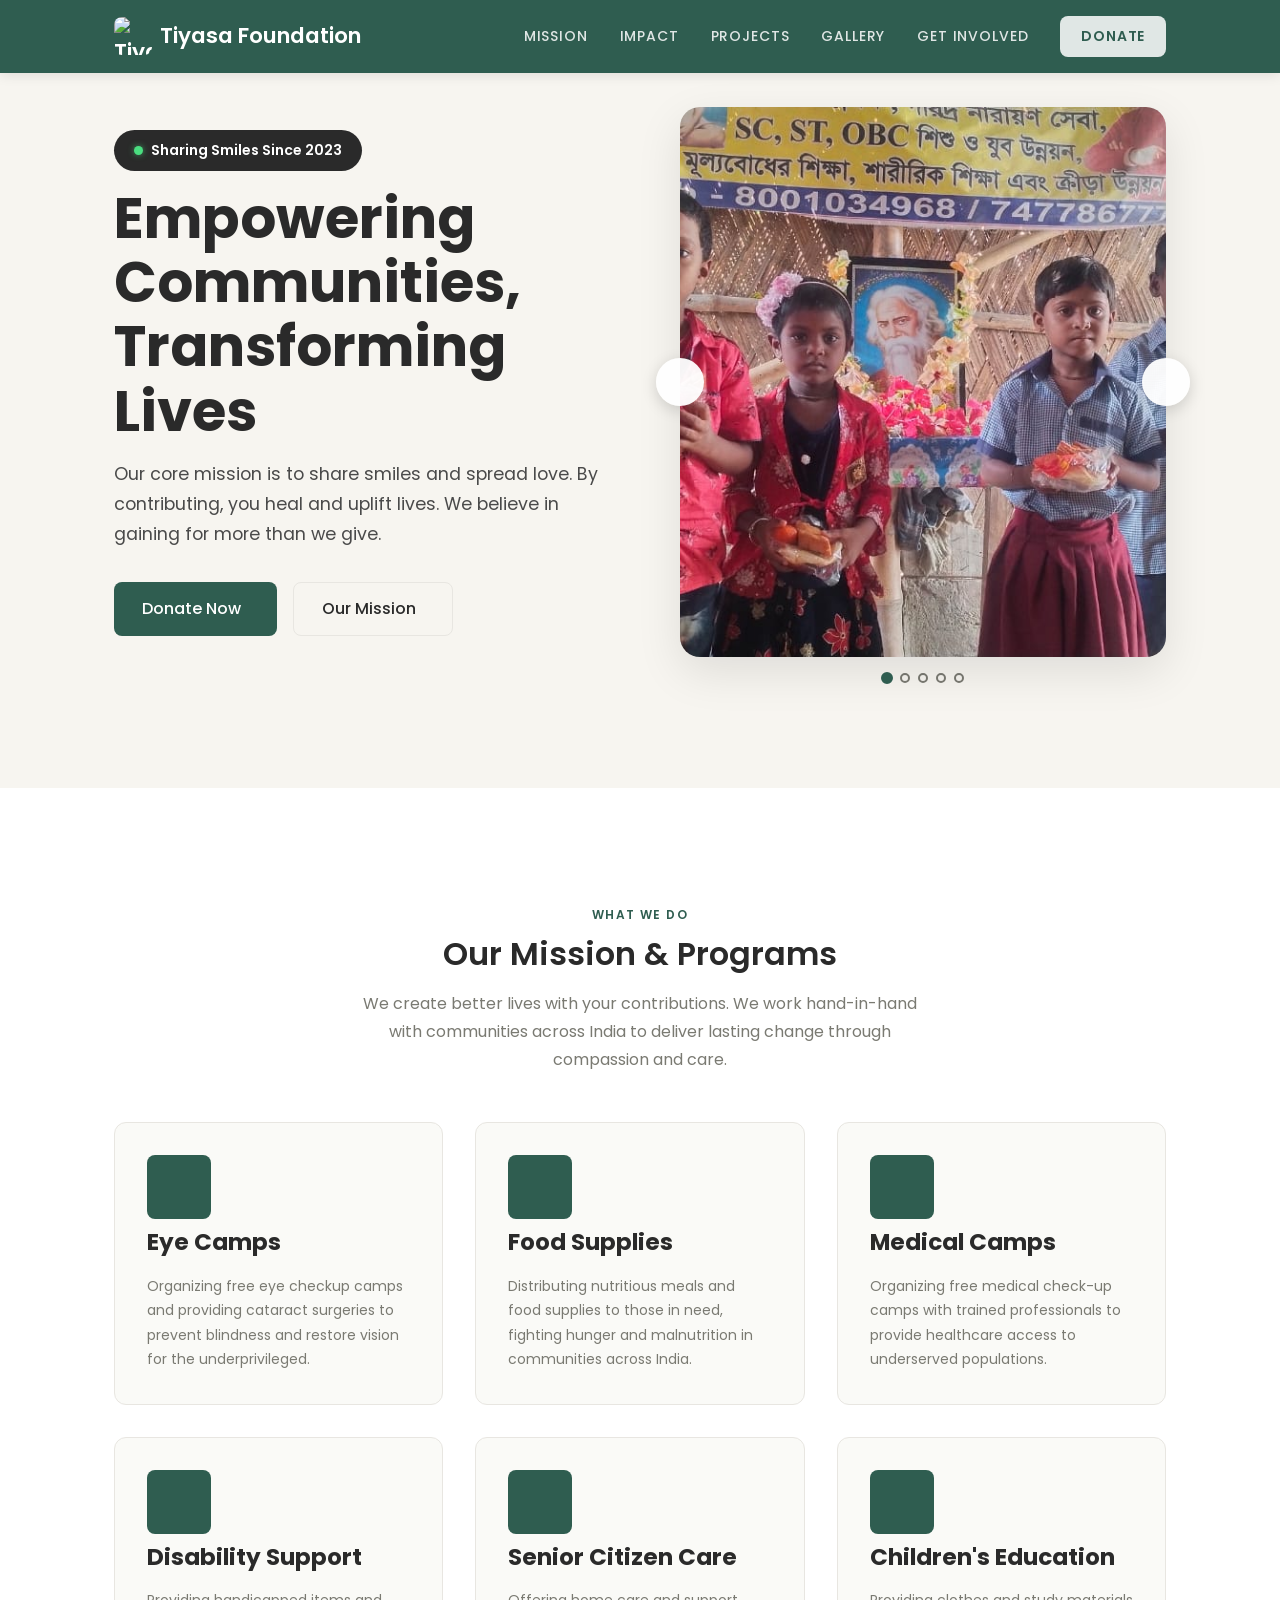
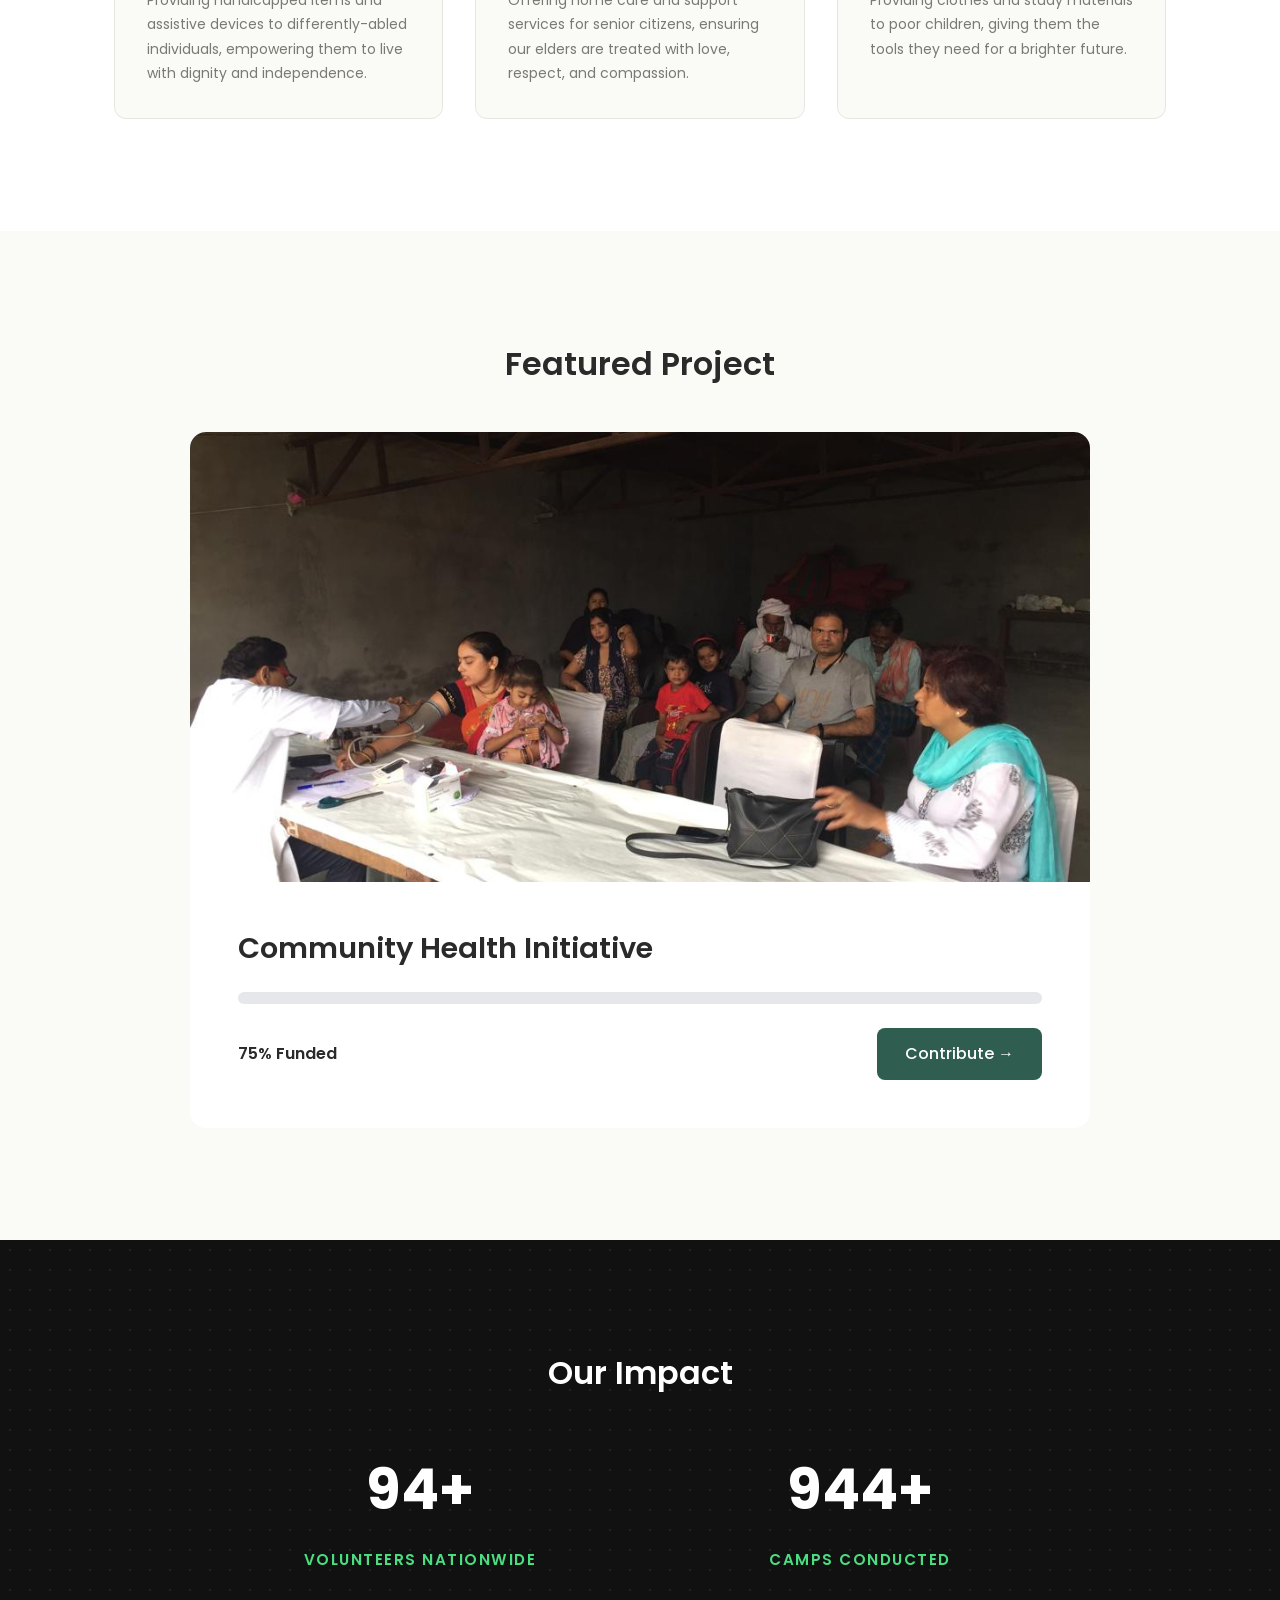
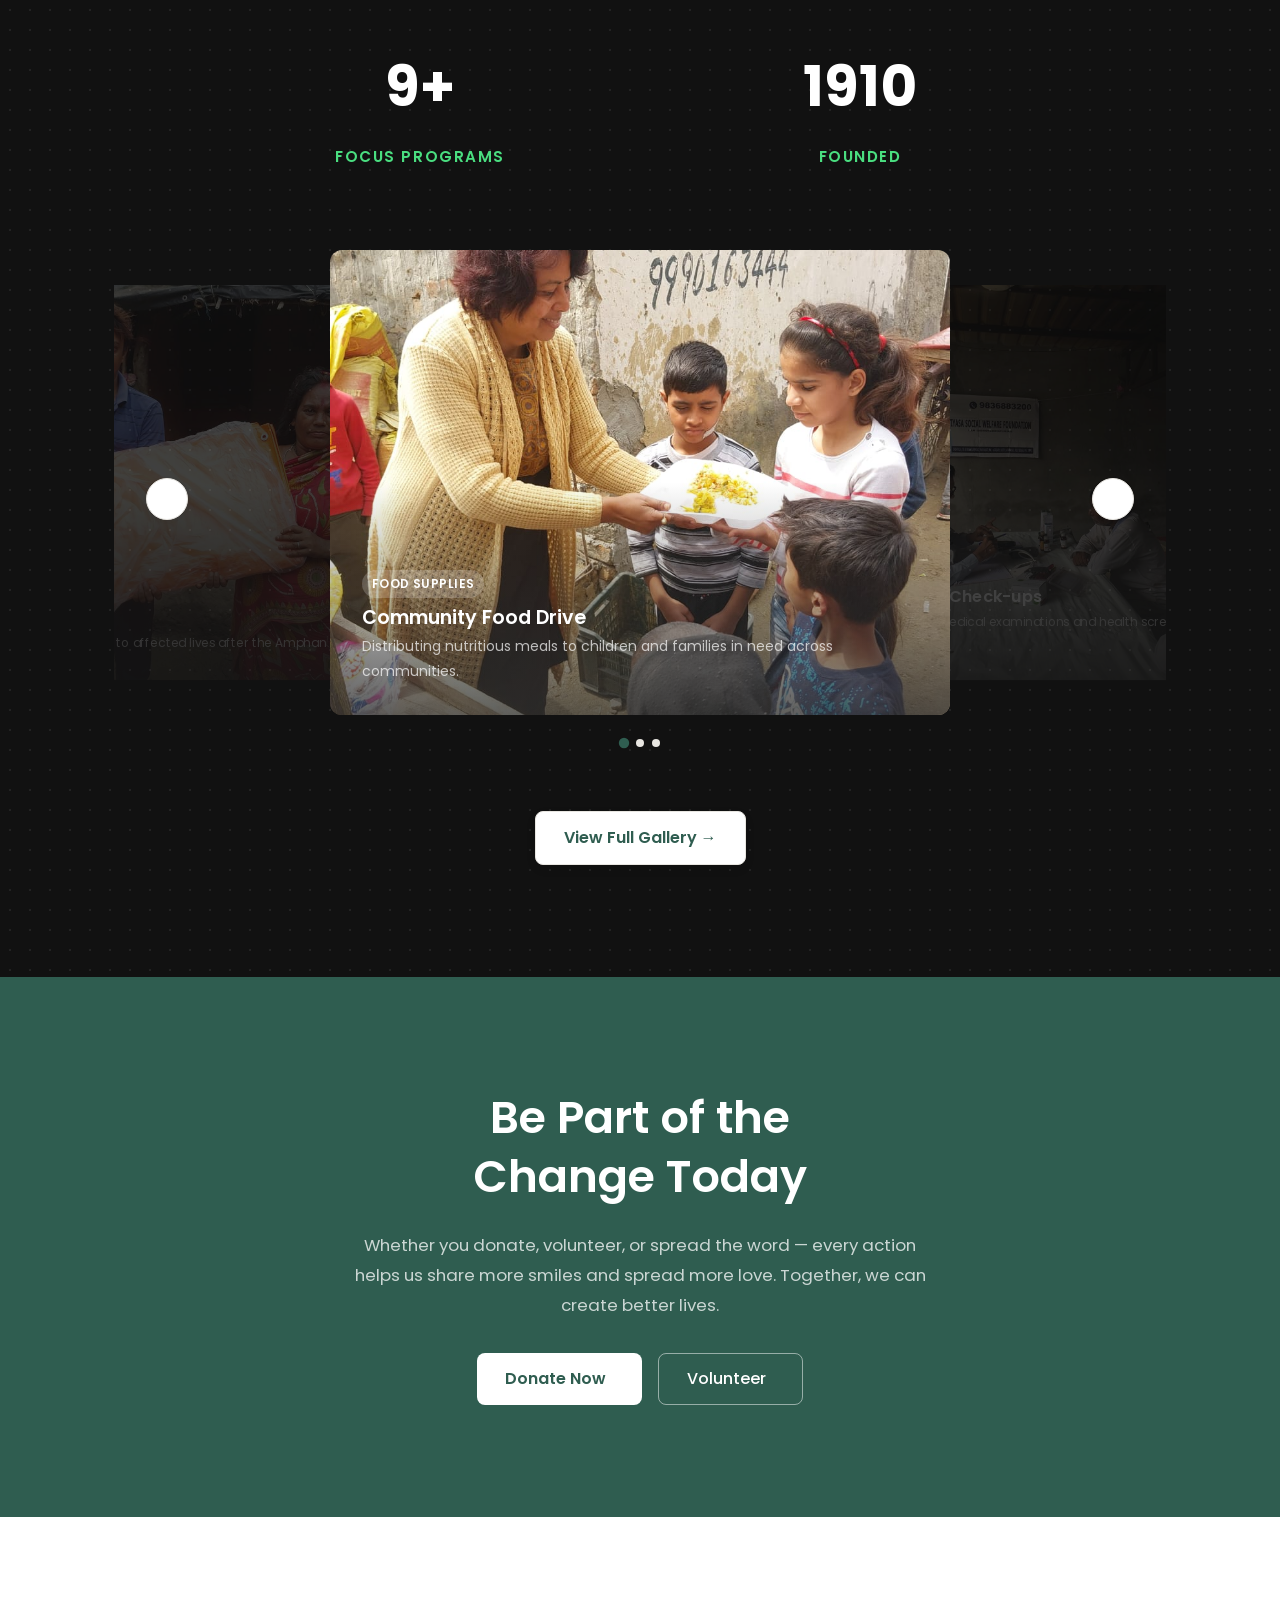
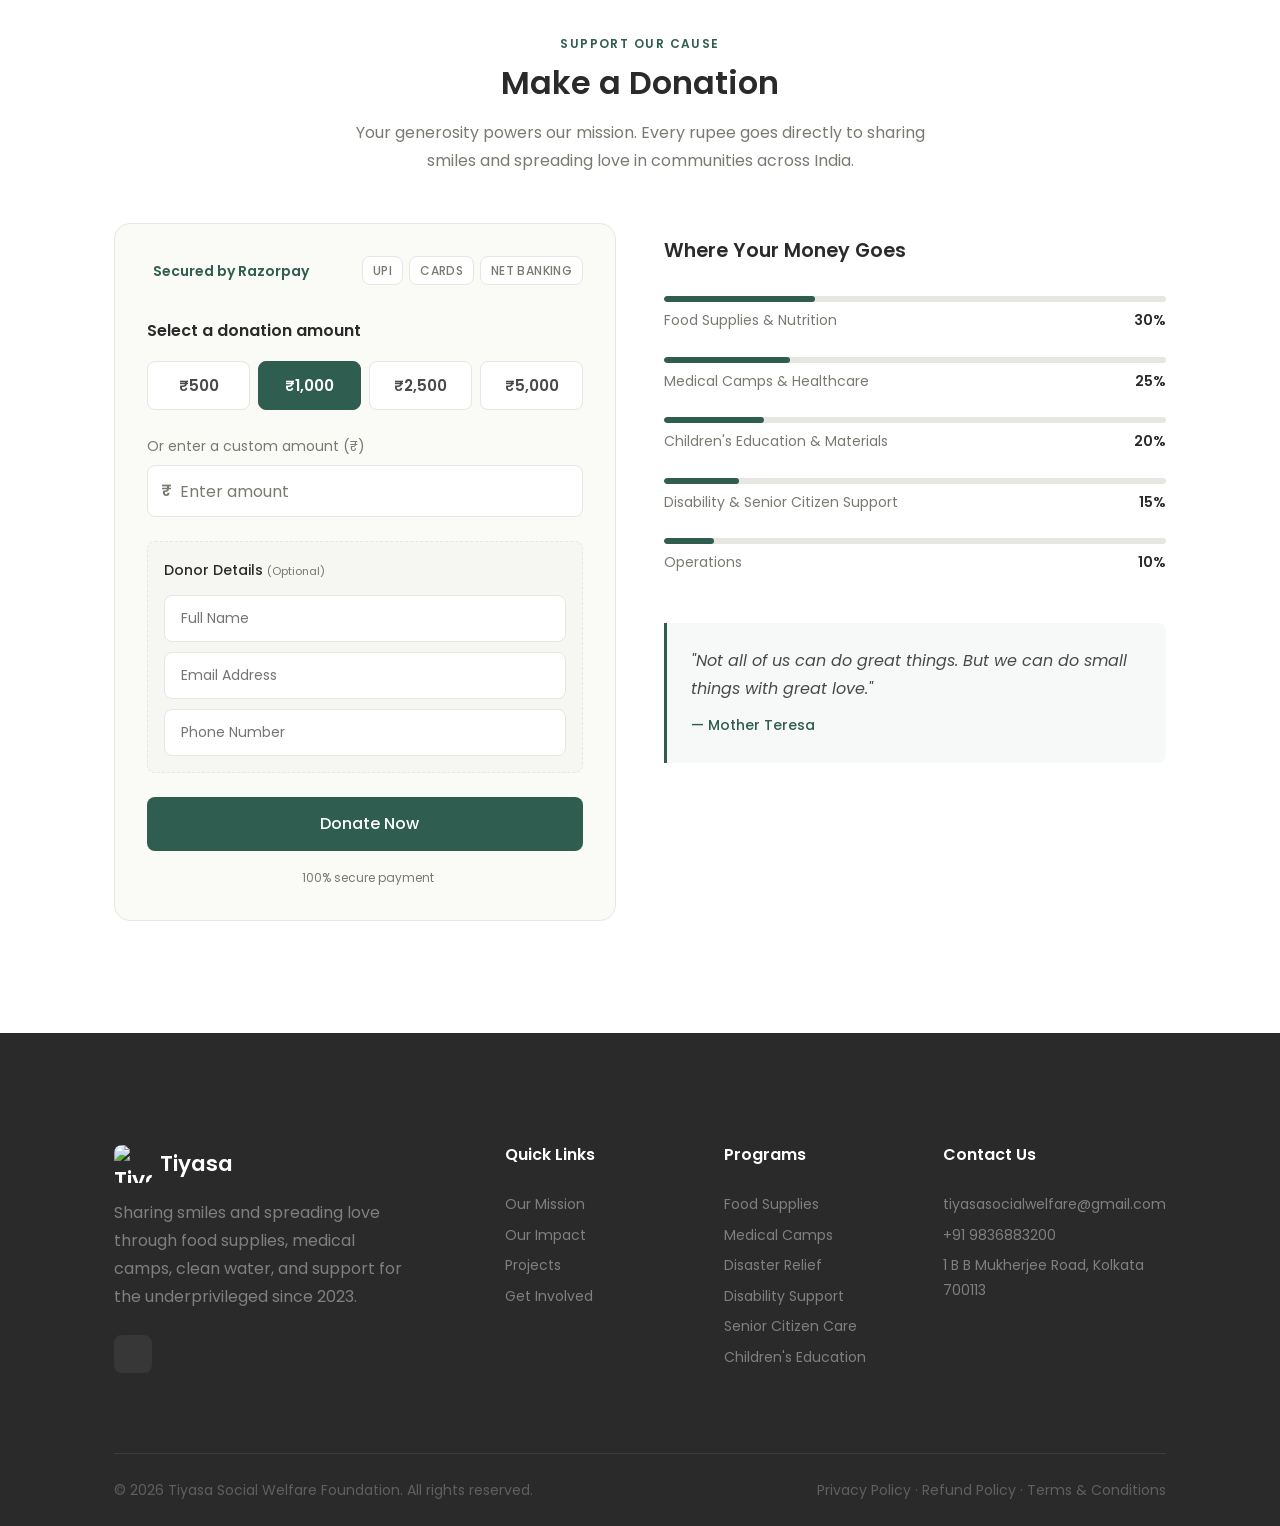
==== commit 1e66479c: "UI: Redirect Projects nav link to Featured Project section" ====
--- a/index.html
+++ b/index.html
@@ -28,7 +28,7 @@
             <ul class="nav-links" id="navLinks">
                 <li><a href="#mission">Mission</a></li>
                 <li><a href="#impact">Impact</a></li>
-                <li><a href="#projects">Projects</a></li>
+                <li><a href="#featured">Projects</a></li>
                 <li><a href="gallery.html">Gallery</a></li>
                 <li><a href="#involved">Get Involved</a></li>
                 <li><a href="#donate" class="btn btn-white nav-cta">Donate</a></li>
